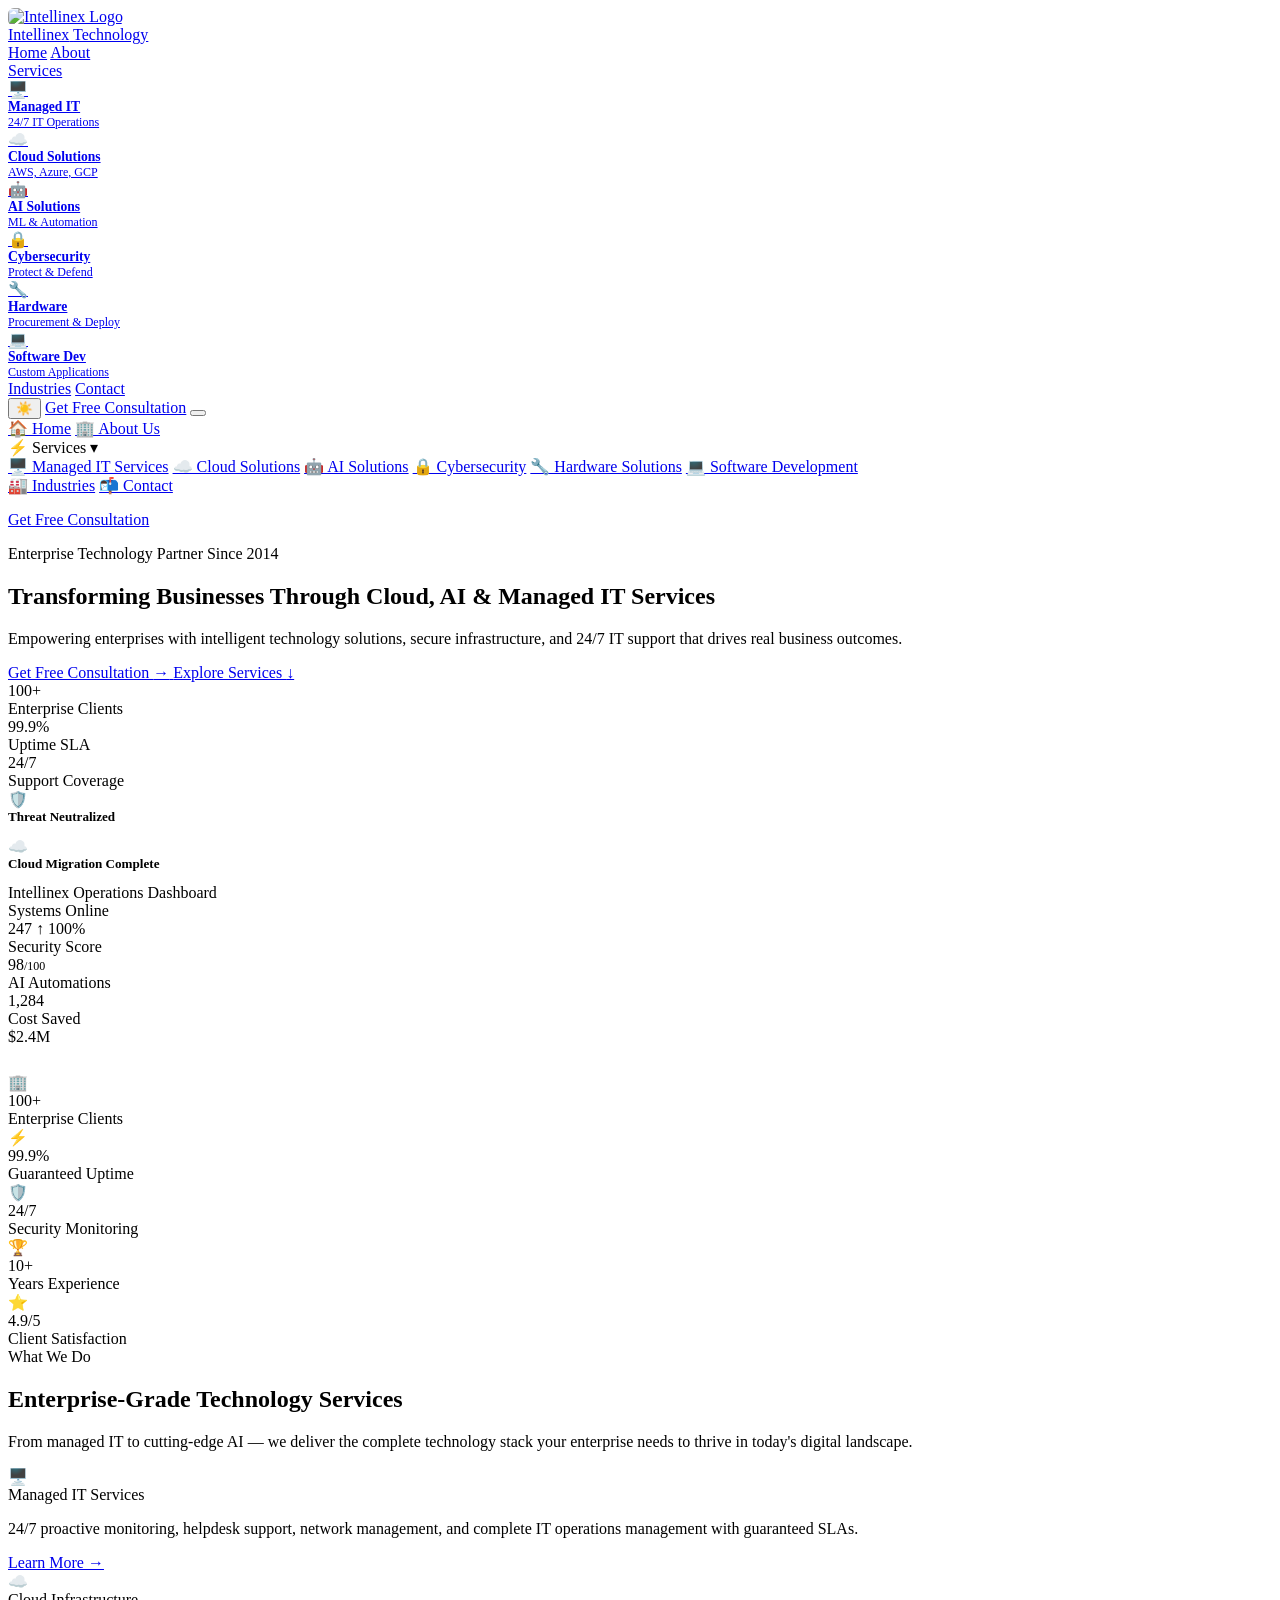
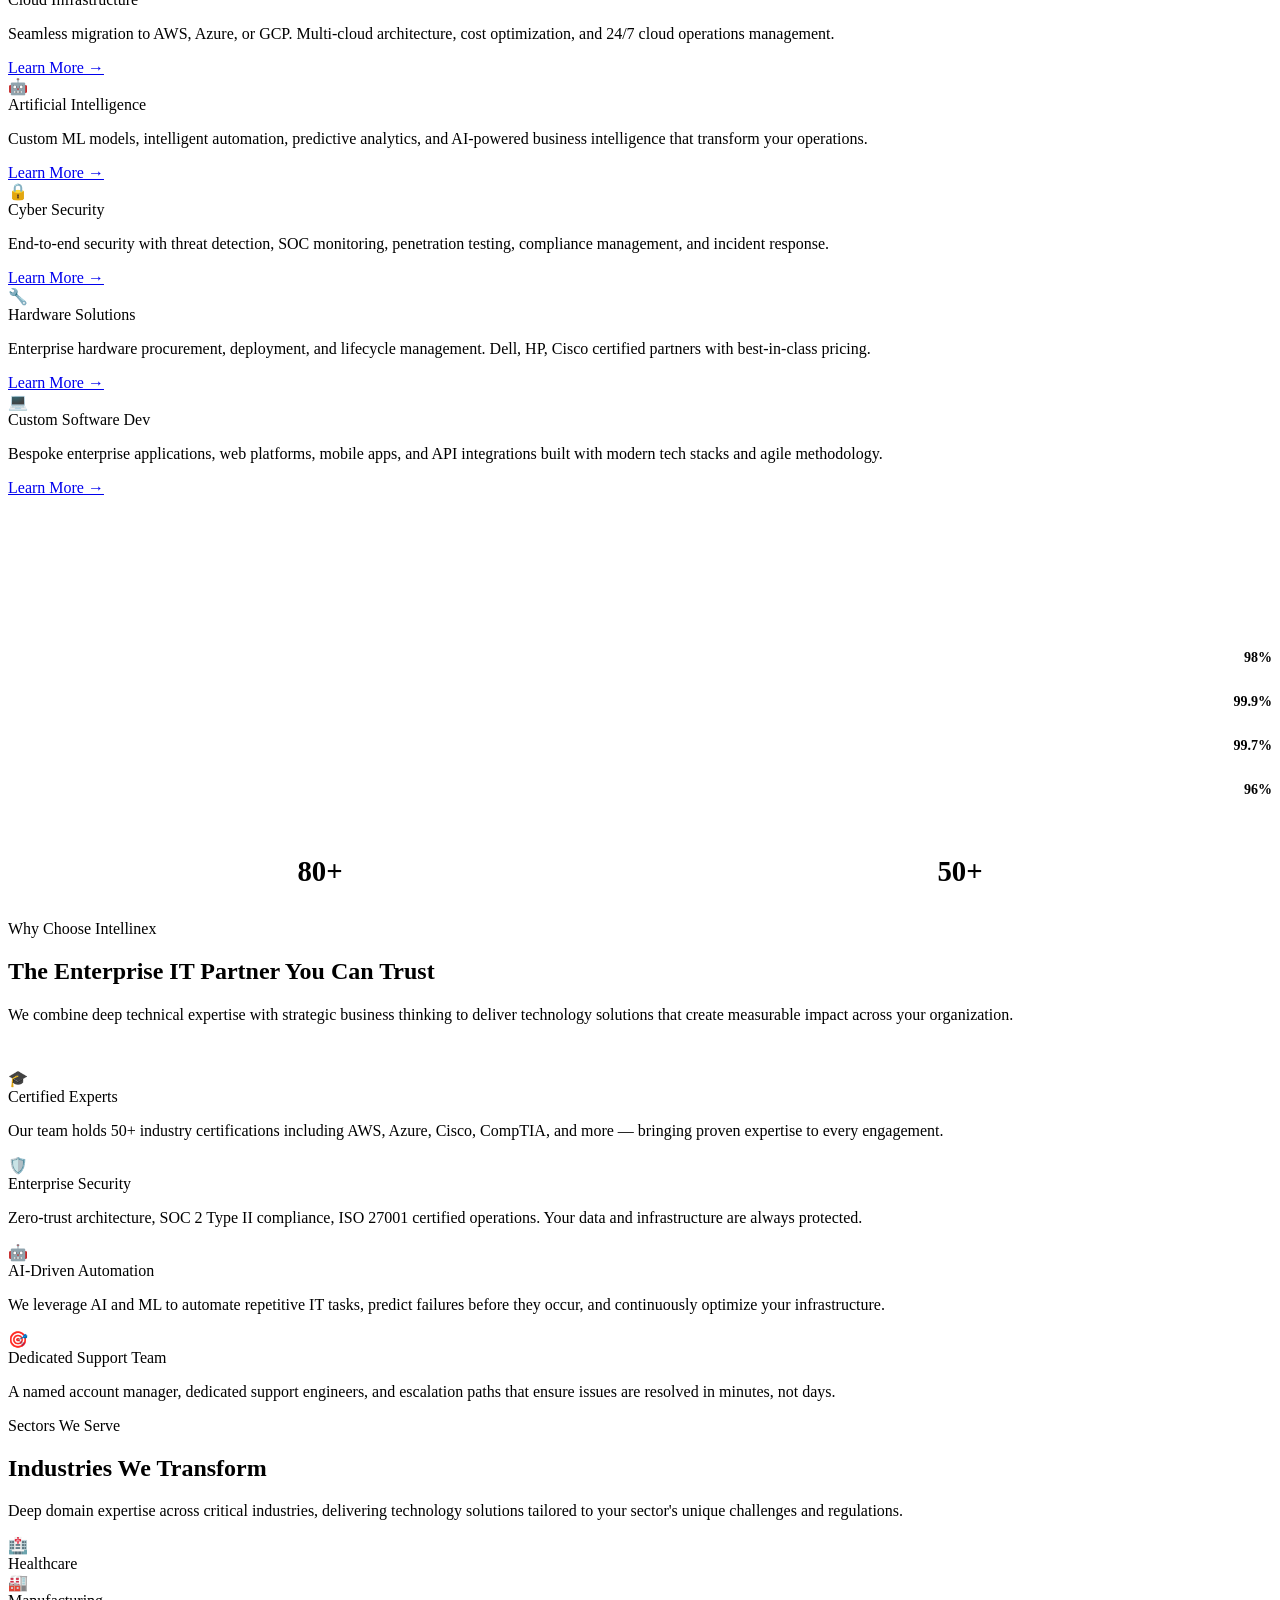
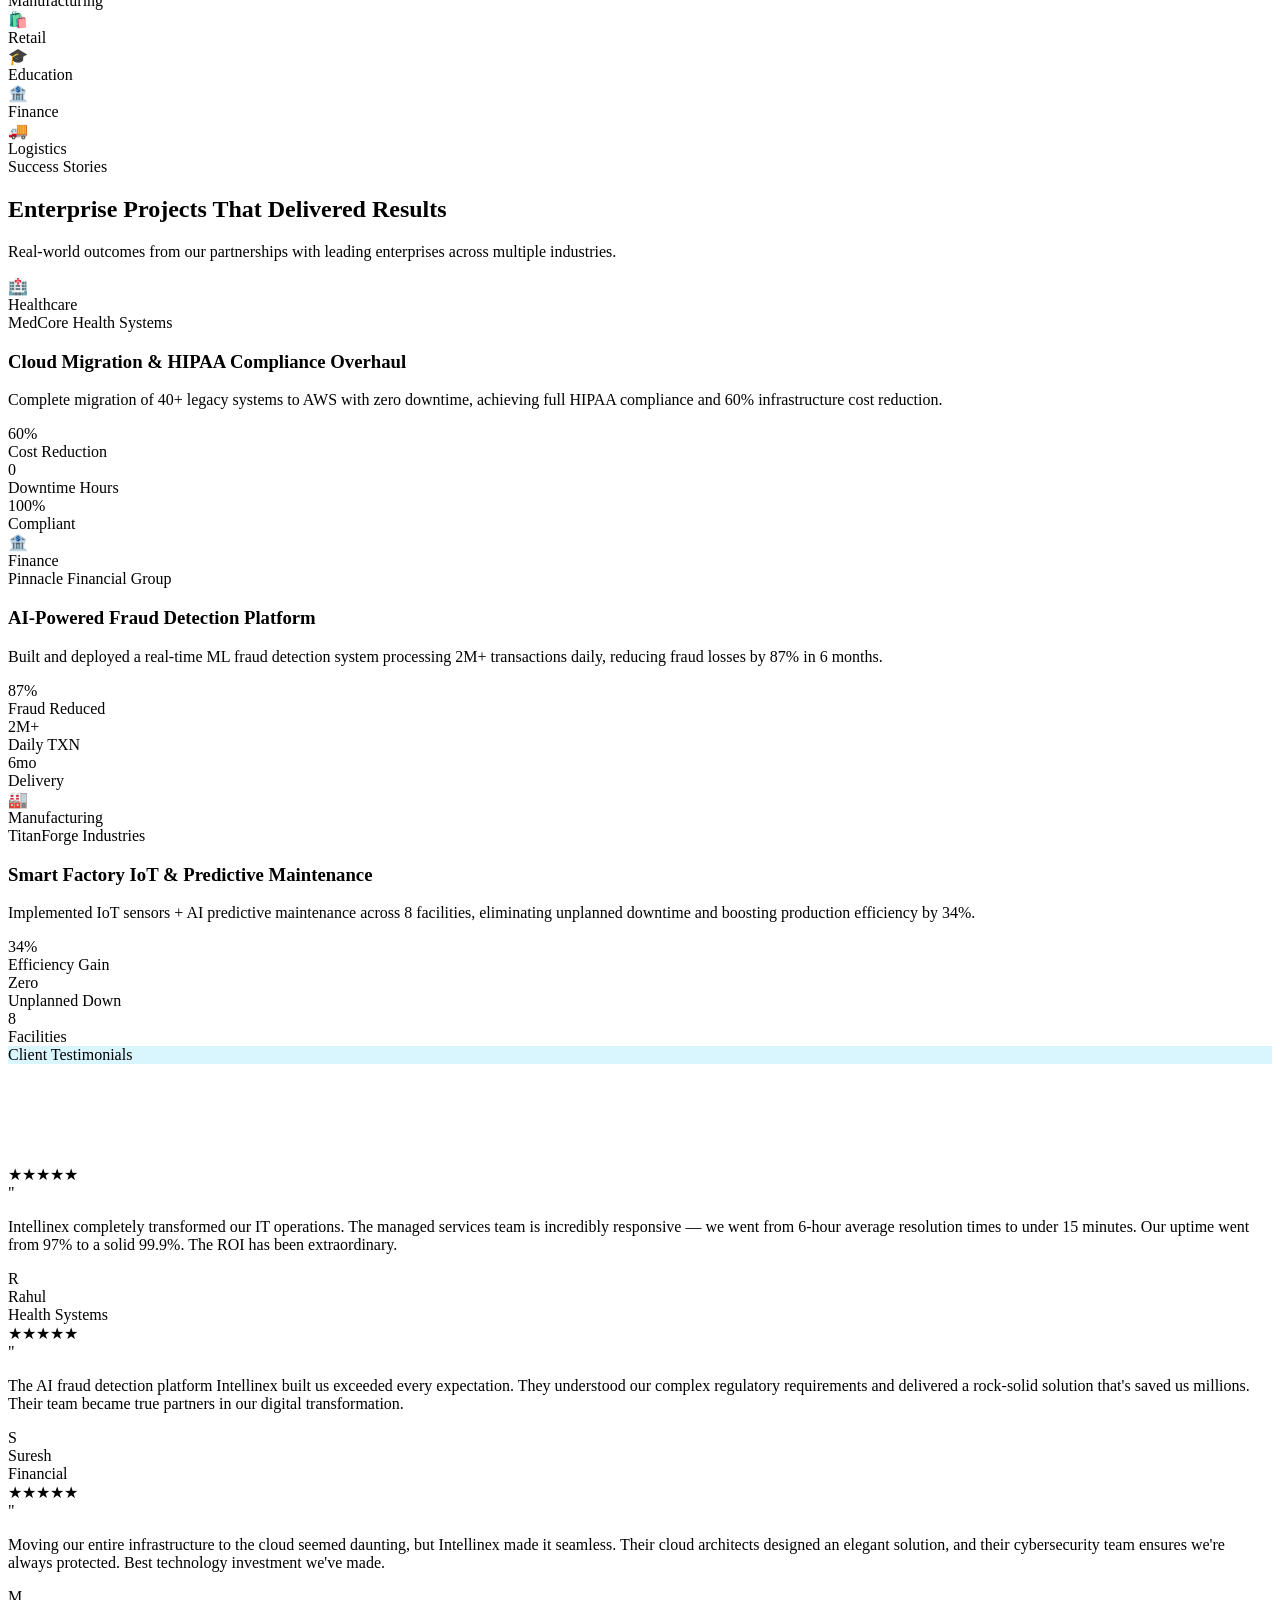
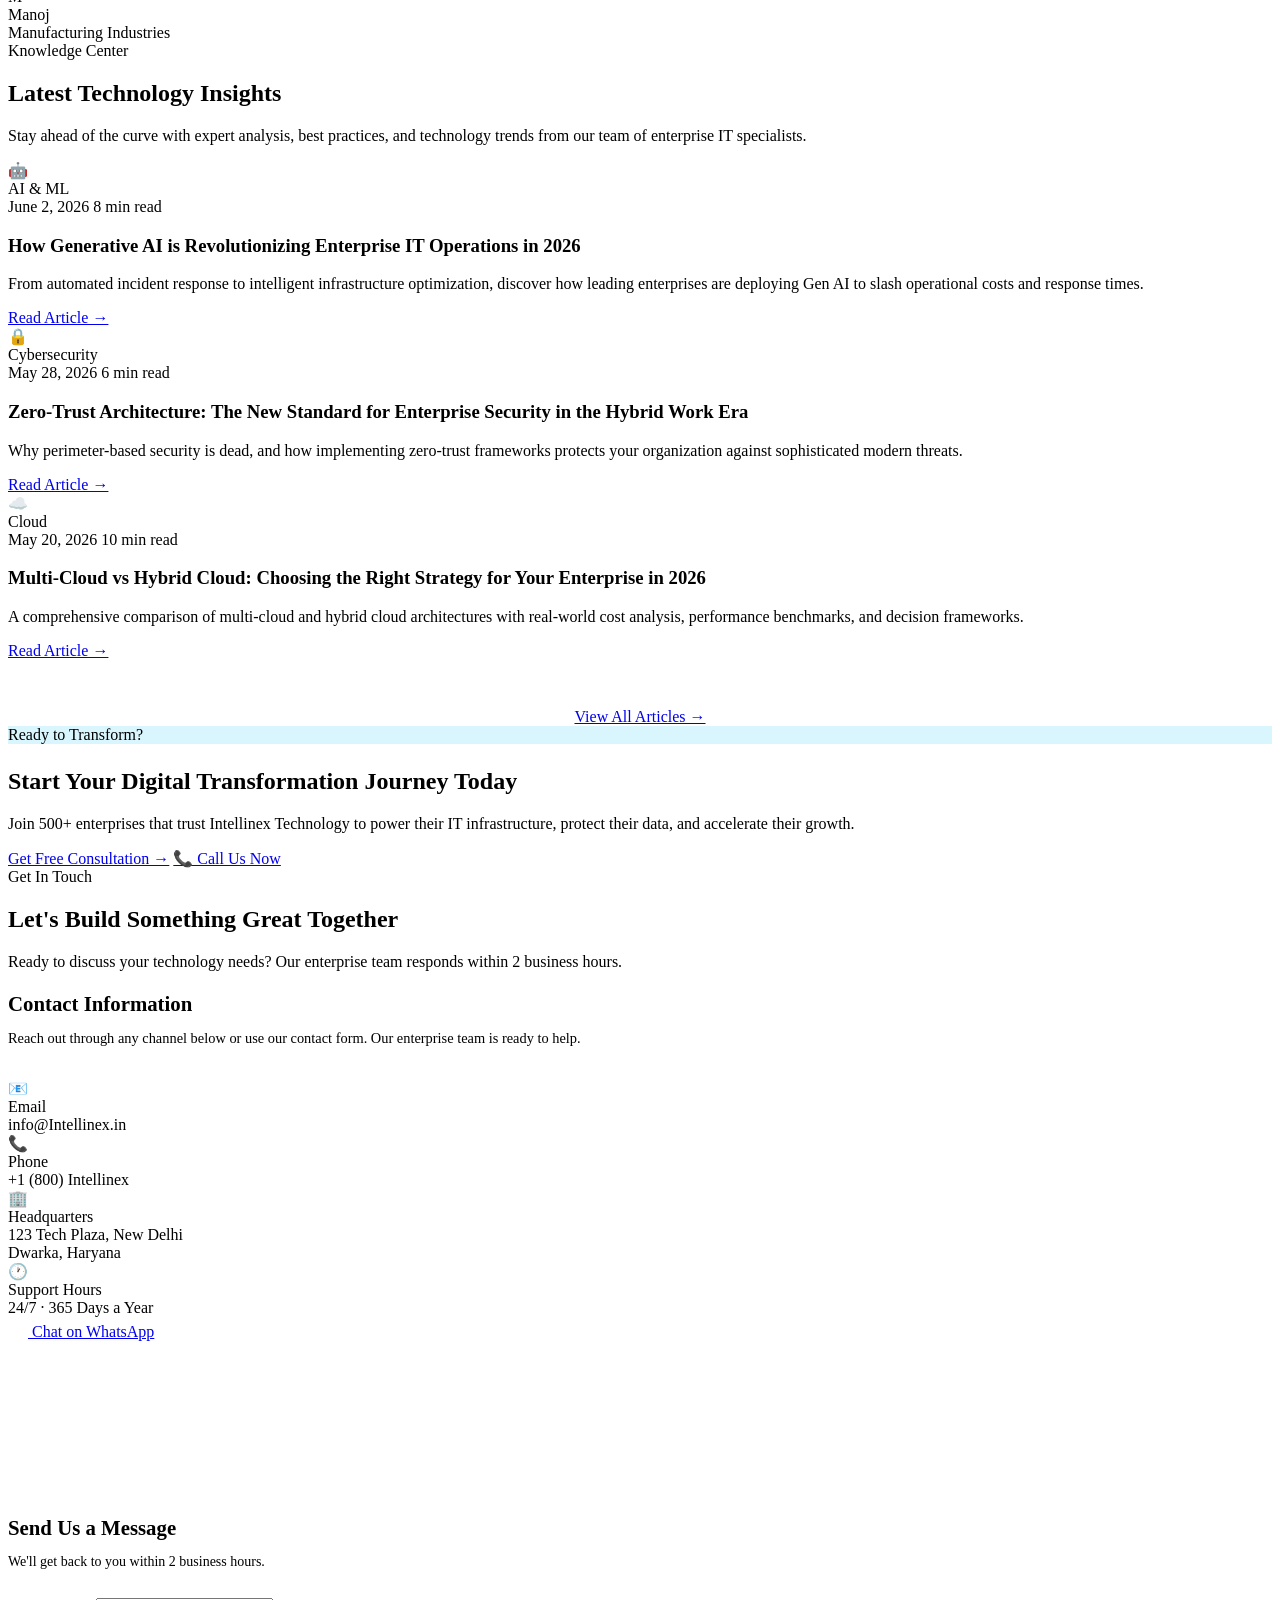
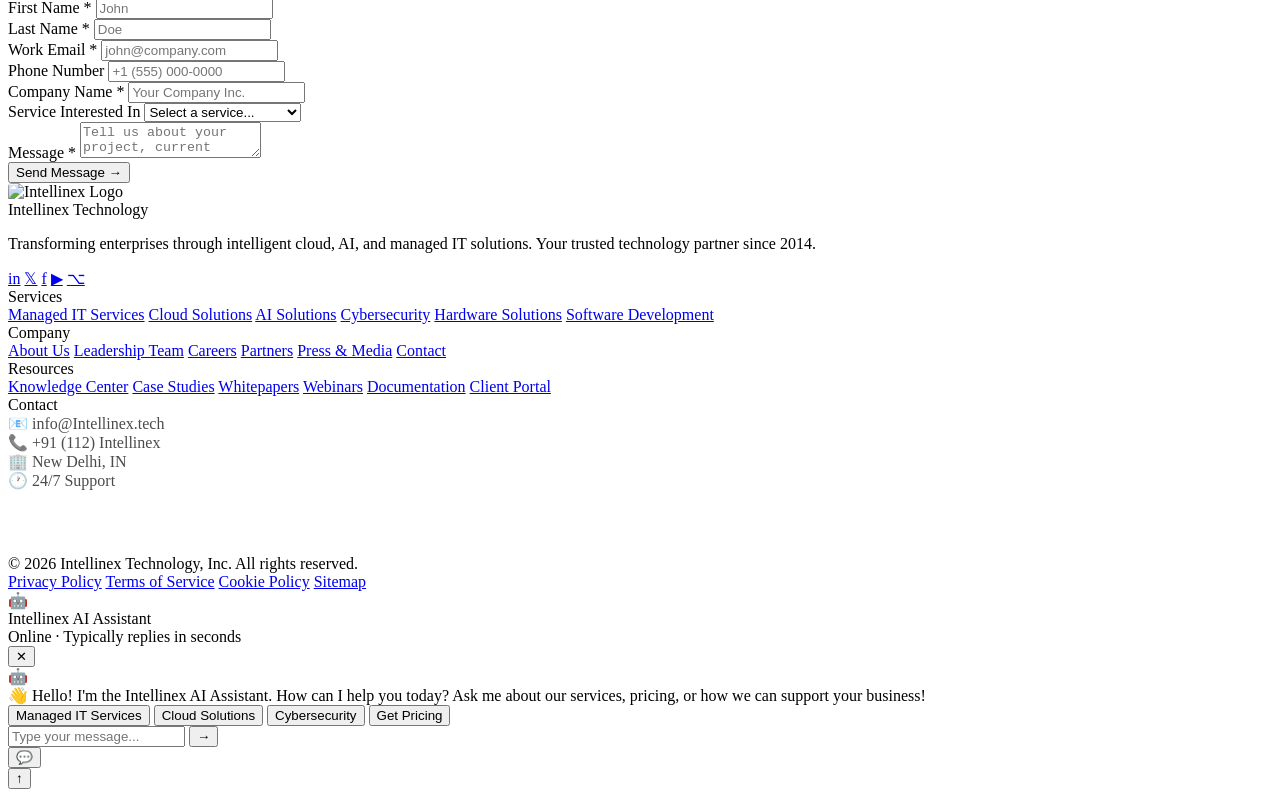
==== index.html @ 82c83203 "Add files via upload" ====
<!DOCTYPE html>
<html lang="en" data-theme="dark">
<head>
  <meta charset="UTF-8">
  <meta name="viewport" content="width=device-width, initial-scale=1.0">
  <meta name="description" content="Intellinex Technology — Transforming Businesses Through Cloud, AI & Managed IT Services. Enterprise-grade IT solutions, cybersecurity, hardware, and custom software development.">
  <meta name="keywords" content="managed IT services, cloud solutions, cybersecurity, AI solutions, IT support, hardware procurement, software development">
  <meta name="author" content="Intellinex Technology">
  <meta property="og:title" content="Intellinex Technology | Cloud, AI & Managed IT Services">
  <meta property="og:description" content="Empowering enterprises with intelligent technology solutions, secure infrastructure, and 24/7 IT support.">
  <meta property="og:type" content="website">
  <meta property="og:url" content="https://Intellinex.tech">
  <meta name="twitter:card" content="summary_large_image">
  <link rel="canonical" href="https://Intellinex.tech">
  <title>Intellinex Technology | Cloud, AI & Managed IT Services</title>
  <link rel="icon" href="data:image/svg+xml,<svg xmlns='http://www.w3.org/2000/svg' viewBox='0 0 100 100'><rect width='100' height='100' rx='20' fill='%230B1F3A'/><text y='.9em' font-size='80' x='10'>N</text></svg>">
  <link rel="stylesheet" href="css/main.css">
  <!-- Schema Markup -->
  <script type="application/ld+json">
  {
    "@context": "https://schema.org",
    "@type": "Organization",
    "name": "Intellinex Technology",
    "url": "https://Intellinex.tech",
    "logo": "https://Intellinex.tech/assets/logo.png",
    "description": "Enterprise IT solutions provider specializing in Managed IT Services, Cloud Solutions, AI, Cybersecurity, and Software Development",
    "telephone": "+18009329274",
    "email": "info@Intellinex.in",
    "address": {
      "@type": "PostalAddress",
      "streetAddress": "123 cyber park,Phase 3",
      "addressLocality": "Haryana",
      "addressRegion": "India",
      "postalCode": "11111",
      "addressCountry": "IN"
    },
    "sameAs": [
      "https://linkedin.com/company/Intellinex-sevices",
      "https://twitter.com/Intellinex",
      "https://facebook.com/Intellinex"
    ],
    "foundingDate": "2022",
    "numberOfEmployees": "82"
  }
  </script>
</head>
<body>

<!-- ============ NAVBAR ============ -->
<nav class="navbar" id="navbar">
  <div class="container">
    <div class="nav-inner">
      <a href="index.html" class="nav-logo" aria-label="Intellinex Technology Home">
        <div class="nav-logo-icon" style="background:none;box-shadow:none;width:auto;height:auto;"><img src="assets/logo.png" alt="Intellinex Logo" style="height:40px;width:auto;border-radius:6px;"></div>
        <div class="nav-logo-text">
          <span class="nav-logo-name">Intellinex</span>
          <span class="nav-logo-tagline">Technology</span>
        </div>
      </a>

      <div class="nav-menu">
        <a href="index.html" class="nav-link">Home</a>
        <a href="about.html" class="nav-link">About</a>
        <div class="nav-dropdown-wrapper">
          <a href="#" class="nav-link has-dropdown">Services</a>
          <div class="nav-dropdown">
            <a href="managed-it.html" class="nav-dropdown-item">
              <div class="nav-dropdown-item-icon">🖥️</div>
              <div>
                <div style="font-weight:600;color:var(--text-primary);font-size:0.85rem;">Managed IT</div>
                <div style="font-size:0.75rem;color:var(--text-muted);">24/7 IT Operations</div>
              </div>
            </a>
            <a href="cloud-solutions.html" class="nav-dropdown-item">
              <div class="nav-dropdown-item-icon">☁️</div>
              <div>
                <div style="font-weight:600;color:var(--text-primary);font-size:0.85rem;">Cloud Solutions</div>
                <div style="font-size:0.75rem;color:var(--text-muted);">AWS, Azure, GCP</div>
              </div>
            </a>
            <a href="ai-solutions.html" class="nav-dropdown-item">
              <div class="nav-dropdown-item-icon">🤖</div>
              <div>
                <div style="font-weight:600;color:var(--text-primary);font-size:0.85rem;">AI Solutions</div>
                <div style="font-size:0.75rem;color:var(--text-muted);">ML & Automation</div>
              </div>
            </a>
            <a href="cybersecurity.html" class="nav-dropdown-item">
              <div class="nav-dropdown-item-icon">🔒</div>
              <div>
                <div style="font-weight:600;color:var(--text-primary);font-size:0.85rem;">Cybersecurity</div>
                <div style="font-size:0.75rem;color:var(--text-muted);">Protect & Defend</div>
              </div>
            </a>
            <a href="hardware.html" class="nav-dropdown-item">
              <div class="nav-dropdown-item-icon">🔧</div>
              <div>
                <div style="font-weight:600;color:var(--text-primary);font-size:0.85rem;">Hardware</div>
                <div style="font-size:0.75rem;color:var(--text-muted);">Procurement & Deploy</div>
              </div>
            </a>
            <a href="software-development.html" class="nav-dropdown-item">
              <div class="nav-dropdown-item-icon">💻</div>
              <div>
                <div style="font-weight:600;color:var(--text-primary);font-size:0.85rem;">Software Dev</div>
                <div style="font-size:0.75rem;color:var(--text-muted);">Custom Applications</div>
              </div>
            </a>
          </div>
        </div>
        <a href="about.html#industries" class="nav-link">Industries</a>
        <a href="contact.html" class="nav-link">Contact</a>
      </div>

      <div class="nav-actions">
        <button class="theme-toggle" id="theme-toggle" aria-label="Toggle theme">
          <span class="theme-icon">☀️</span>
        </button>
        <a href="contact.html" class="btn btn-primary btn-sm nav-cta">Get Free Consultation</a>
        <button class="hamburger" id="hamburger" aria-label="Toggle menu">
          <span></span><span></span><span></span>
        </button>
      </div>
    </div>
  </div>
</nav>

<!-- Mobile Menu -->
<div class="mobile-menu" id="mobile-menu">
  <a href="index.html" class="mobile-menu-link">🏠 Home</a>
  <a href="about.html" class="mobile-menu-link">🏢 About Us</a>
  <div class="mobile-menu-link has-sub" style="cursor:pointer">⚡ Services <span class="sub-arrow" style="transition:transform 0.3s">▾</span></div>
  <div class="mobile-menu-sub">
    <a href="managed-it.html" class="mobile-menu-sub-link">🖥️ Managed IT Services</a>
    <a href="cloud-solutions.html" class="mobile-menu-sub-link">☁️ Cloud Solutions</a>
    <a href="ai-solutions.html" class="mobile-menu-sub-link">🤖 AI Solutions</a>
    <a href="cybersecurity.html" class="mobile-menu-sub-link">🔒 Cybersecurity</a>
    <a href="hardware.html" class="mobile-menu-sub-link">🔧 Hardware Solutions</a>
    <a href="software-development.html" class="mobile-menu-sub-link">💻 Software Development</a>
  </div>
  <a href="about.html#industries" class="mobile-menu-link">🏭 Industries</a>
  <a href="contact.html" class="mobile-menu-link">📬 Contact</a>
  <div style="padding:16px 0;">
    <a href="contact.html" class="btn btn-primary w-full" style="justify-content:center">Get Free Consultation</a>
  </div>
</div>

<!-- ============ HERO ============ -->
<section class="hero" id="home">
  <div class="hero-bg"></div>
  <div class="hero-grid"></div>
  <div class="hero-orbs">
    <div class="hero-orb hero-orb-1"></div>
    <div class="hero-orb hero-orb-2"></div>
    <div class="hero-orb hero-orb-3"></div>
  </div>
  <div class="container">
    <div class="hero-content">
      <div class="hero-text">
        <div class="hero-badge">
          <div class="hero-badge-dot"></div>
          Enterprise Technology Partner Since 2014
        </div>
        <h1 class="hero-title">
          Transforming Businesses Through <span class="highlight">Cloud, AI</span> & Managed IT Services
        </h1>
        <p class="hero-subtitle">
          Empowering enterprises with intelligent technology solutions, secure infrastructure, and 24/7 IT support that drives real business outcomes.
        </p>
        <div class="btn-group">
          <a href="contact.html" class="btn btn-primary btn-xl" id="hero-cta-primary">
            Get Free Consultation
            <span>→</span>
          </a>
          <a href="#services" class="btn btn-outline btn-xl" id="hero-cta-secondary">
            Explore Services
            <span>↓</span>
          </a>
        </div>
        <div class="hero-stats">
          <div class="hero-stat">
            <div class="hero-stat-value"><span class="counter" data-target="100" data-suffix="+">100+</span></div>
            <div class="hero-stat-label">Enterprise Clients</div>
          </div>
          <div class="hero-stat">
            <div class="hero-stat-value">99.9%</div>
            <div class="hero-stat-label">Uptime SLA</div>
          </div>
          <div class="hero-stat">
            <div class="hero-stat-value">24/7</div>
            <div class="hero-stat-label">Support Coverage</div>
          </div>
        </div>
      </div>

      <div class="hero-visual">
        <div class="hero-dashboard">
          <!-- Floating cards -->
          <div class="hero-float-card hero-float-card-1">
            <div class="hero-float-icon">🛡️</div>
            <div>
              <div style="font-weight:700;font-size:0.82rem;">Threat Neutralized</div>
              <div style="font-size:0.72rem;color:rgba(255,255,255,0.6);">Just now · AI Protected</div>
            </div>
          </div>
          <div class="hero-float-card hero-float-card-2">
            <div class="hero-float-icon">☁️</div>
            <div>
              <div style="font-weight:700;font-size:0.82rem;">Cloud Migration Complete</div>
              <div style="font-size:0.72rem;color:rgba(255,255,255,0.6);">99.9% Uptime Maintained</div>
            </div>
          </div>

          <!-- Main Dashboard Card -->
          <div class="hero-card">
            <div class="hero-card-header">
              <div class="hero-card-dots">
                <span></span><span></span><span></span>
              </div>
              <div class="hero-card-title-bar">Intellinex Operations Dashboard</div>
            </div>

            <div class="dashboard-metrics">
              <div class="metric-card">
                <div class="metric-label">Systems Online</div>
                <div class="metric-value"><span class="counter" data-target="247" data-suffix="">247</span> <span>↑ 100%</span></div>
                <div class="metric-bar"><div class="metric-bar-fill" style="width:100%"></div></div>
              </div>
              <div class="metric-card">
                <div class="metric-label">Security Score</div>
                <div class="metric-value"><span class="counter" data-target="98" data-suffix="">98</span><span style="color:var(--cyan);font-size:0.75rem;">/100</span></div>
                <div class="metric-bar"><div class="metric-bar-fill" style="width:98%"></div></div>
              </div>
              <div class="metric-card">
                <div class="metric-label">AI Automations</div>
                <div class="metric-value"><span class="counter" data-target="1284" data-suffix="">1,284</span></div>
                <div class="metric-bar"><div class="metric-bar-fill" style="width:85%"></div></div>
              </div>
              <div class="metric-card">
                <div class="metric-label">Cost Saved</div>
                <div class="metric-value">$<span class="counter" data-target="2.4" data-suffix="M">2.4M</span></div>
                <div class="metric-bar"><div class="metric-bar-fill" style="width:75%"></div></div>
              </div>
            </div>

            <div style="margin-bottom:12px;font-size:0.75rem;color:rgba(255,255,255,0.5);font-weight:600;text-transform:uppercase;letter-spacing:0.06em;">Infrastructure Performance</div>
            <div class="dashboard-chart-area">
              <div class="chart-bar" style="height:60%"></div>
              <div class="chart-bar" style="height:80%"></div>
              <div class="chart-bar" style="height:55%"></div>
              <div class="chart-bar" style="height:90%"></div>
              <div class="chart-bar" style="height:70%"></div>
              <div class="chart-bar" style="height:85%"></div>
              <div class="chart-bar" style="height:65%"></div>
              <div class="chart-bar" style="height:95%"></div>
              <div class="chart-bar" style="height:75%"></div>
              <div class="chart-bar" style="height:88%"></div>
              <div class="chart-bar" style="height:72%"></div>
              <div class="chart-bar" style="height:92%"></div>
            </div>
          </div>
        </div>
      </div>
    </div>
  </div>
</section>

<!-- ============ TRUST BAR ============ -->
<section class="trust-bar">
  <div class="container">
    <div class="trust-items">
      <div class="trust-item reveal">
        <div class="trust-item-icon">🏢</div>
        <div>
          <div class="trust-item-value"><span class="counter" data-target="100" data-suffix="+">100+</span></div>
          <div class="trust-item-label">Enterprise Clients</div>
        </div>
      </div>
      <div class="trust-divider"></div>
      <div class="trust-item reveal reveal-delay-1">
        <div class="trust-item-icon">⚡</div>
        <div>
          <div class="trust-item-value">99.9%</div>
          <div class="trust-item-label">Guaranteed Uptime</div>
        </div>
      </div>
      <div class="trust-divider"></div>
      <div class="trust-item reveal reveal-delay-2">
        <div class="trust-item-icon">🛡️</div>
        <div>
          <div class="trust-item-value">24/7</div>
          <div class="trust-item-label">Security Monitoring</div>
        </div>
      </div>
      <div class="trust-divider"></div>
      <div class="trust-item reveal reveal-delay-3">
        <div class="trust-item-icon">🏆</div>
        <div>
          <div class="trust-item-value"><span class="counter" data-target="10" data-suffix="+">10+</span></div>
          <div class="trust-item-label">Years Experience</div>
        </div>
      </div>
      <div class="trust-divider"></div>
      <div class="trust-item reveal reveal-delay-4">
        <div class="trust-item-icon">⭐</div>
        <div>
          <div class="trust-item-value">4.9/5</div>
          <div class="trust-item-label">Client Satisfaction</div>
        </div>
      </div>
    </div>
  </div>
</section>

<!-- ============ SERVICES ============ -->
<section class="section services-section" id="services">
  <div class="container">
    <div class="section-header reveal">
      <div class="section-tag">What We Do</div>
      <h2 class="section-title">Enterprise-Grade <span class="text-cyan">Technology Services</span></h2>
      <p class="section-desc">From managed IT to cutting-edge AI — we deliver the complete technology stack your enterprise needs to thrive in today's digital landscape.</p>
    </div>

    <div class="grid grid-3">
      <div class="card card-glass card-tilt reveal reveal-delay-1">
        <div class="card-icon">🖥️</div>
        <div class="card-title">Managed IT Services</div>
        <p class="card-desc">24/7 proactive monitoring, helpdesk support, network management, and complete IT operations management with guaranteed SLAs.</p>
        <a href="managed-it.html" class="card-link">Learn More →</a>
      </div>
      <div class="card card-glass card-tilt reveal reveal-delay-2">
        <div class="card-icon">☁️</div>
        <div class="card-title">Cloud Infrastructure</div>
        <p class="card-desc">Seamless migration to AWS, Azure, or GCP. Multi-cloud architecture, cost optimization, and 24/7 cloud operations management.</p>
        <a href="cloud-solutions.html" class="card-link">Learn More →</a>
      </div>
      <div class="card card-glass card-tilt reveal reveal-delay-3">
        <div class="card-icon">🤖</div>
        <div class="card-title">Artificial Intelligence</div>
        <p class="card-desc">Custom ML models, intelligent automation, predictive analytics, and AI-powered business intelligence that transform your operations.</p>
        <a href="ai-solutions.html" class="card-link">Learn More →</a>
      </div>
      <div class="card card-glass card-tilt reveal reveal-delay-1">
        <div class="card-icon">🔒</div>
        <div class="card-title">Cyber Security</div>
        <p class="card-desc">End-to-end security with threat detection, SOC monitoring, penetration testing, compliance management, and incident response.</p>
        <a href="cybersecurity.html" class="card-link">Learn More →</a>
      </div>
      <div class="card card-glass card-tilt reveal reveal-delay-2">
        <div class="card-icon">🔧</div>
        <div class="card-title">Hardware Solutions</div>
        <p class="card-desc">Enterprise hardware procurement, deployment, and lifecycle management. Dell, HP, Cisco certified partners with best-in-class pricing.</p>
        <a href="hardware.html" class="card-link">Learn More →</a>
      </div>
      <div class="card card-glass card-tilt reveal reveal-delay-3">
        <div class="card-icon">💻</div>
        <div class="card-title">Custom Software Dev</div>
        <p class="card-desc">Bespoke enterprise applications, web platforms, mobile apps, and API integrations built with modern tech stacks and agile methodology.</p>
        <a href="software-development.html" class="card-link">Learn More →</a>
      </div>
    </div>
  </div>
</section>

<!-- ============ WHY CHOOSE US ============ -->
<section class="section why-section" id="why-us">
  <div class="container">
    <div class="why-grid">
      <div class="why-image-area reveal-left">
        <div class="why-image-card">
          <div style="position:relative;z-index:1">
            <div style="font-size:0.8rem;color:rgba(255,255,255,0.5);text-transform:uppercase;letter-spacing:0.1em;margin-bottom:8px;">Our Performance</div>
            <h3 style="color:white;font-size:2rem;margin-bottom:32px;">Delivering Results<br>That Matter</h3>
            <div style="display:flex;flex-direction:column;gap:20px;">
              <div>
                <div style="display:flex;justify-content:space-between;margin-bottom:8px;">
                  <span style="font-size:0.875rem;color:rgba(255,255,255,0.8);font-weight:600;">Client Satisfaction</span>
                  <span style="font-size:0.875rem;color:var(--cyan);font-weight:700;">98%</span>
                </div>
                <div class="progress"><div class="progress-fill" data-width="98%"></div></div>
              </div>
              <div>
                <div style="display:flex;justify-content:space-between;margin-bottom:8px;">
                  <span style="font-size:0.875rem;color:rgba(255,255,255,0.8);font-weight:600;">SLA Compliance</span>
                  <span style="font-size:0.875rem;color:var(--cyan);font-weight:700;">99.9%</span>
                </div>
                <div class="progress"><div class="progress-fill" data-width="99.9%"></div></div>
              </div>
              <div>
                <div style="display:flex;justify-content:space-between;margin-bottom:8px;">
                  <span style="font-size:0.875rem;color:rgba(255,255,255,0.8);font-weight:600;">Threat Prevention Rate</span>
                  <span style="font-size:0.875rem;color:var(--cyan);font-weight:700;">99.7%</span>
                </div>
                <div class="progress"><div class="progress-fill" data-width="99.7%"></div></div>
              </div>
              <div>
                <div style="display:flex;justify-content:space-between;margin-bottom:8px;">
                  <span style="font-size:0.875rem;color:rgba(255,255,255,0.8);font-weight:600;">Project Delivery On-Time</span>
                  <span style="font-size:0.875rem;color:var(--cyan);font-weight:700;">96%</span>
                </div>
                <div class="progress"><div class="progress-fill" data-width="96%"></div></div>
              </div>
            </div>
            <div style="display:grid;grid-template-columns:1fr 1fr;gap:16px;margin-top:32px;">
              <div style="text-align:center;padding:16px;background:rgba(255,255,255,0.06);border-radius:12px;border:1px solid rgba(255,255,255,0.1);">
                <div style="font-size:1.8rem;font-weight:800;color:var(--cyan);font-family:var(--font-display);">80+</div>
                <div style="font-size:0.78rem;color:rgba(255,255,255,0.55);">Team Members</div>
              </div>
              <div style="text-align:center;padding:16px;background:rgba(255,255,255,0.06);border-radius:12px;border:1px solid rgba(255,255,255,0.1);">
                <div style="font-size:1.8rem;font-weight:800;color:var(--cyan);font-family:var(--font-display);">50+</div>
                <div style="font-size:0.78rem;color:rgba(255,255,255,0.55);">Certifications</div>
              </div>
            </div>
          </div>
        </div>
      </div>

      <div class="reveal-right">
        <div class="section-tag">Why Choose Intellinex</div>
        <h2 class="section-title" style="margin-bottom:16px;">The Enterprise IT Partner You Can <span class="text-cyan">Trust</span></h2>
        <p style="color:var(--text-secondary);margin-bottom:40px;line-height:1.8;">We combine deep technical expertise with strategic business thinking to deliver technology solutions that create measurable impact across your organization.</p>
        <div class="feature-list">
          <div class="feature-item">
            <div class="feature-icon">🎓</div>
            <div>
              <div class="feature-title">Certified Experts</div>
              <p class="feature-desc">Our team holds 50+ industry certifications including AWS, Azure, Cisco, CompTIA, and more — bringing proven expertise to every engagement.</p>
            </div>
          </div>
          <div class="feature-item">
            <div class="feature-icon">🛡️</div>
            <div>
              <div class="feature-title">Enterprise Security</div>
              <p class="feature-desc">Zero-trust architecture, SOC 2 Type II compliance, ISO 27001 certified operations. Your data and infrastructure are always protected.</p>
            </div>
          </div>
          <div class="feature-item">
            <div class="feature-icon">🤖</div>
            <div>
              <div class="feature-title">AI-Driven Automation</div>
              <p class="feature-desc">We leverage AI and ML to automate repetitive IT tasks, predict failures before they occur, and continuously optimize your infrastructure.</p>
            </div>
          </div>
          <div class="feature-item">
            <div class="feature-icon">🎯</div>
            <div>
              <div class="feature-title">Dedicated Support Team</div>
              <p class="feature-desc">A named account manager, dedicated support engineers, and escalation paths that ensure issues are resolved in minutes, not days.</p>
            </div>
          </div>
        </div>
      </div>
    </div>
  </div>
</section>

<!-- ============ INDUSTRIES ============ -->
<section class="section industries-section" id="industries">
  <div class="container">
    <div class="section-header reveal">
      <div class="section-tag">Sectors We Serve</div>
      <h2 class="section-title">Industries We <span class="text-cyan">Transform</span></h2>
      <p class="section-desc">Deep domain expertise across critical industries, delivering technology solutions tailored to your sector's unique challenges and regulations.</p>
    </div>
    <div class="industry-grid">
      <div class="industry-card reveal reveal-delay-1">
        <div class="industry-icon">🏥</div>
        <div class="industry-name">Healthcare</div>
      </div>
      <div class="industry-card reveal reveal-delay-2">
        <div class="industry-icon">🏭</div>
        <div class="industry-name">Manufacturing</div>
      </div>
      <div class="industry-card reveal reveal-delay-3">
        <div class="industry-icon">🛍️</div>
        <div class="industry-name">Retail</div>
      </div>
      <div class="industry-card reveal reveal-delay-4">
        <div class="industry-icon">🎓</div>
        <div class="industry-name">Education</div>
      </div>
      <div class="industry-card reveal reveal-delay-5">
        <div class="industry-icon">🏦</div>
        <div class="industry-name">Finance</div>
      </div>
      <div class="industry-card reveal reveal-delay-6">
        <div class="industry-icon">🚚</div>
        <div class="industry-name">Logistics</div>
      </div>
    </div>
  </div>
</section>

<!-- ============ CASE STUDIES ============ -->
<section class="section case-studies-section" id="case-studies">
  <div class="container">
    <div class="section-header reveal">
      <div class="section-tag">Success Stories</div>
      <h2 class="section-title">Enterprise Projects That <span class="text-cyan">Delivered Results</span></h2>
      <p class="section-desc">Real-world outcomes from our partnerships with leading enterprises across multiple industries.</p>
    </div>
    <div class="grid grid-3">
      <div class="case-study-card reveal reveal-delay-1">
        <div class="case-study-header bg-1">
          <div class="case-study-header-icon">🏥</div>
          <div class="case-study-header-badge">Healthcare</div>
        </div>
        <div class="case-study-body">
          <div class="case-study-client">MedCore Health Systems</div>
          <h3 class="case-study-title">Cloud Migration & HIPAA Compliance Overhaul</h3>
          <p class="case-study-desc">Complete migration of 40+ legacy systems to AWS with zero downtime, achieving full HIPAA compliance and 60% infrastructure cost reduction.</p>
          <div class="case-study-results">
            <div class="result-item">
              <div class="result-value">60%</div>
              <div class="result-label">Cost Reduction</div>
            </div>
            <div class="result-item">
              <div class="result-value">0</div>
              <div class="result-label">Downtime Hours</div>
            </div>
            <div class="result-item">
              <div class="result-value">100%</div>
              <div class="result-label">Compliant</div>
            </div>
          </div>
        </div>
      </div>

      <div class="case-study-card reveal reveal-delay-2">
        <div class="case-study-header bg-2">
          <div class="case-study-header-icon">🏦</div>
          <div class="case-study-header-badge">Finance</div>
        </div>
        <div class="case-study-body">
          <div class="case-study-client">Pinnacle Financial Group</div>
          <h3 class="case-study-title">AI-Powered Fraud Detection Platform</h3>
          <p class="case-study-desc">Built and deployed a real-time ML fraud detection system processing 2M+ transactions daily, reducing fraud losses by 87% in 6 months.</p>
          <div class="case-study-results">
            <div class="result-item">
              <div class="result-value">87%</div>
              <div class="result-label">Fraud Reduced</div>
            </div>
            <div class="result-item">
              <div class="result-value">2M+</div>
              <div class="result-label">Daily TXN</div>
            </div>
            <div class="result-item">
              <div class="result-value">6mo</div>
              <div class="result-label">Delivery</div>
            </div>
          </div>
        </div>
      </div>

      <div class="case-study-card reveal reveal-delay-3">
        <div class="case-study-header bg-3">
          <div class="case-study-header-icon">🏭</div>
          <div class="case-study-header-badge">Manufacturing</div>
        </div>
        <div class="case-study-body">
          <div class="case-study-client">TitanForge Industries</div>
          <h3 class="case-study-title">Smart Factory IoT & Predictive Maintenance</h3>
          <p class="case-study-desc">Implemented IoT sensors + AI predictive maintenance across 8 facilities, eliminating unplanned downtime and boosting production efficiency by 34%.</p>
          <div class="case-study-results">
            <div class="result-item">
              <div class="result-value">34%</div>
              <div class="result-label">Efficiency Gain</div>
            </div>
            <div class="result-item">
              <div class="result-value">Zero</div>
              <div class="result-label">Unplanned Down</div>
            </div>
            <div class="result-item">
              <div class="result-value">8</div>
              <div class="result-label">Facilities</div>
            </div>
          </div>
        </div>
      </div>
    </div>
  </div>
</section>

<!-- ============ TESTIMONIALS ============ -->
<section class="section testimonials-section" id="testimonials">
  <div class="container">
    <div class="section-header reveal" style="position:relative;z-index:1;">
      <div class="section-tag" style="background:rgba(0,194,255,0.15);">Client Testimonials</div>
      <h2 class="section-title" style="color:white;">What Our Clients <span class="text-cyan">Say</span></h2>
      <p class="section-desc" style="color:rgba(255,255,255,0.65);">Trusted by 500+ enterprise clients across North America, Europe, and Asia Pacific.</p>
    </div>
    <div class="grid grid-3" style="position:relative;z-index:1;">
      <div class="testimonial-card reveal reveal-delay-1">
        <div class="stars">★★★★★</div>
        <div class="testimonial-quote">"</div>
        <p class="testimonial-text">Intellinex completely transformed our IT operations. The managed services team is incredibly responsive — we went from 6-hour average resolution times to under 15 minutes. Our uptime went from 97% to a solid 99.9%. The ROI has been extraordinary.</p>
        <div class="testimonial-author">
          <div class="testimonial-avatar">R</div>
          <div>
            <div class="testimonial-name">Rahul</div>
            <div class="testimonial-role">Health Systems</div>
          </div>
        </div>
      </div>
      <div class="testimonial-card reveal reveal-delay-2">
        <div class="stars">★★★★★</div>
        <div class="testimonial-quote">"</div>
        <p class="testimonial-text">The AI fraud detection platform Intellinex built us exceeded every expectation. They understood our complex regulatory requirements and delivered a rock-solid solution that's saved us millions. Their team became true partners in our digital transformation.</p>
        <div class="testimonial-author">
          <div class="testimonial-avatar">S</div>
          <div>
            <div class="testimonial-name">Suresh</div>
            <div class="testimonial-role"> Financial</div>
          </div>
        </div>
      </div>
      <div class="testimonial-card reveal reveal-delay-3">
        <div class="stars">★★★★★</div>
        <div class="testimonial-quote">"</div>
        <p class="testimonial-text">Moving our entire infrastructure to the cloud seemed daunting, but Intellinex made it seamless. Their cloud architects designed an elegant solution, and their cybersecurity team ensures we're always protected. Best technology investment we've made.</p>
        <div class="testimonial-author">
          <div class="testimonial-avatar">M</div>
          <div>
            <div class="testimonial-name">Manoj</div>
            <div class="testimonial-role">Manufacturing Industries</div>
          </div>
        </div>
      </div>
    </div>
  </div>
</section>

<!-- ============ KNOWLEDGE CENTER ============ -->
<section class="section blog-section" id="knowledge">
  <div class="container">
    <div class="section-header reveal">
      <div class="section-tag">Knowledge Center</div>
      <h2 class="section-title">Latest Technology <span class="text-cyan">Insights</span></h2>
      <p class="section-desc">Stay ahead of the curve with expert analysis, best practices, and technology trends from our team of enterprise IT specialists.</p>
    </div>
    <div class="grid grid-3">
      <div class="blog-card reveal reveal-delay-1">
        <div class="blog-image bg-1">
          <span>🤖</span>
          <div class="blog-category">AI & ML</div>
        </div>
        <div class="blog-body">
          <div class="blog-meta">
            <span>June 2, 2026</span>
            <span class="blog-meta-dot"></span>
            <span>8 min read</span>
          </div>
          <h3 class="blog-title">How Generative AI is Revolutionizing Enterprise IT Operations in 2026</h3>
          <p class="blog-excerpt">From automated incident response to intelligent infrastructure optimization, discover how leading enterprises are deploying Gen AI to slash operational costs and response times.</p>
          <a href="#" class="card-link mt-4" style="display:inline-flex">Read Article →</a>
        </div>
      </div>
      <div class="blog-card reveal reveal-delay-2">
        <div class="blog-image bg-2">
          <span>🔒</span>
          <div class="blog-category">Cybersecurity</div>
        </div>
        <div class="blog-body">
          <div class="blog-meta">
            <span>May 28, 2026</span>
            <span class="blog-meta-dot"></span>
            <span>6 min read</span>
          </div>
          <h3 class="blog-title">Zero-Trust Architecture: The New Standard for Enterprise Security in the Hybrid Work Era</h3>
          <p class="blog-excerpt">Why perimeter-based security is dead, and how implementing zero-trust frameworks protects your organization against sophisticated modern threats.</p>
          <a href="#" class="card-link mt-4" style="display:inline-flex">Read Article →</a>
        </div>
      </div>
      <div class="blog-card reveal reveal-delay-3">
        <div class="blog-image bg-3">
          <span>☁️</span>
          <div class="blog-category">Cloud</div>
        </div>
        <div class="blog-body">
          <div class="blog-meta">
            <span>May 20, 2026</span>
            <span class="blog-meta-dot"></span>
            <span>10 min read</span>
          </div>
          <h3 class="blog-title">Multi-Cloud vs Hybrid Cloud: Choosing the Right Strategy for Your Enterprise in 2026</h3>
          <p class="blog-excerpt">A comprehensive comparison of multi-cloud and hybrid cloud architectures with real-world cost analysis, performance benchmarks, and decision frameworks.</p>
          <a href="#" class="card-link mt-4" style="display:inline-flex">Read Article →</a>
        </div>
      </div>
    </div>
    <div style="text-align:center;margin-top:48px;" class="reveal">
      <a href="#" class="btn btn-outline">View All Articles →</a>
    </div>
  </div>
</section>

<!-- ============ CTA SECTION ============ -->
<section class="cta-section">
  <div class="container">
    <div class="cta-content reveal">
      <div class="section-tag" style="background:rgba(0,194,255,0.15);margin:0 auto 24px;">Ready to Transform?</div>
      <h2 class="cta-title">Start Your Digital Transformation Journey Today</h2>
      <p class="cta-desc">Join 500+ enterprises that trust Intellinex Technology to power their IT infrastructure, protect their data, and accelerate their growth.</p>
      <div class="btn-group" style="justify-content:center">
        <a href="contact.html" class="btn btn-primary btn-xl" id="cta-main">Get Free Consultation →</a>
        <a href="tel:+18000000" class="btn btn-outline btn-xl">📞 Call Us Now</a>
      </div>
    </div>
  </div>
</section>

<!-- ============ CONTACT SECTION ============ -->
<section class="section contact-section" id="contact">
  <div class="container">
    <div class="section-header reveal">
      <div class="section-tag">Get In Touch</div>
      <h2 class="section-title">Let's Build Something <span class="text-cyan">Great Together</span></h2>
      <p class="section-desc">Ready to discuss your technology needs? Our enterprise team responds within 2 business hours.</p>
    </div>
    <div class="contact-grid">
      <div class="reveal-left">
        <h3 style="font-size:1.3rem;margin-bottom:8px;color:var(--text-primary)">Contact Information</h3>
        <p style="color:var(--text-secondary);margin-bottom:32px;font-size:0.9rem;">Reach out through any channel below or use our contact form. Our enterprise team is ready to help.</p>
        <div class="contact-info-item">
          <div class="contact-info-icon">📧</div>
          <div>
            <div class="contact-info-label">Email</div>
            <div class="contact-info-value">info@Intellinex.in</div>
          </div>
        </div>
        <div class="contact-info-item">
          <div class="contact-info-icon">📞</div>
          <div>
            <div class="contact-info-label">Phone</div>
            <div class="contact-info-value">+1 (800) Intellinex</div>
          </div>
        </div>
        <div class="contact-info-item">
          <div class="contact-info-icon">🏢</div>
          <div>
            <div class="contact-info-label">Headquarters</div>
            <div class="contact-info-value">123 Tech Plaza, New Delhi<br>Dwarka, Haryana</div>
          </div>
        </div>
        <div class="contact-info-item">
          <div class="contact-info-icon">🕐</div>
          <div>
            <div class="contact-info-label">Support Hours</div>
            <div class="contact-info-value">24/7 · 365 Days a Year</div>
          </div>
        </div>
        <a href="https://wa.me/18009329274" target="_blank" class="whatsapp-btn" id="whatsapp-btn">
          <svg width="20" height="20" viewBox="0 0 24 24" fill="white"><path d="M17.472 14.382c-.297-.149-1.758-.867-2.03-.967-.273-.099-.471-.148-.67.15-.197.297-.767.966-.94 1.164-.173.199-.347.223-.644.075-.297-.15-1.255-.463-2.39-1.475-.883-.788-1.48-1.761-1.653-2.059-.173-.297-.018-.458.13-.606.134-.133.298-.347.446-.52.149-.174.198-.298.298-.497.099-.198.05-.371-.025-.52-.075-.149-.669-1.612-.916-2.207-.242-.579-.487-.5-.669-.51-.173-.008-.371-.01-.57-.01-.198 0-.52.074-.792.372-.272.297-1.04 1.016-1.04 2.479 0 1.462 1.065 2.875 1.213 3.074.149.198 2.096 3.2 5.077 4.487.709.306 1.262.489 1.694.625.712.227 1.36.195 1.871.118.571-.085 1.758-.719 2.006-1.413.248-.694.248-1.289.173-1.413-.074-.124-.272-.198-.57-.347m-5.421 7.403h-.004a9.87 9.87 0 01-5.031-1.378l-.361-.214-3.741.982.998-3.648-.235-.374a9.86 9.86 0 01-1.51-5.26c.001-5.45 4.436-9.884 9.888-9.884 2.64 0 5.122 1.03 6.988 2.898a9.825 9.825 0 012.893 6.994c-.003 5.45-4.437 9.884-9.885 9.884m8.413-18.297A11.815 11.815 0 0012.05 0C5.495 0 .16 5.335.157 11.892c0 2.096.547 4.142 1.588 5.945L.057 24l6.305-1.654a11.882 11.882 0 005.683 1.448h.005c6.554 0 11.89-5.335 11.893-11.893A11.821 11.821 0 0020.464 3.488"/></svg>
          Chat on WhatsApp
        </a>
        <div class="map-container">
          <iframe
            src="https://www.google.com/maps/embed?pb=!1m18!1m12!1m3!1d101268.01123456!2d-122.0839499!3d37.3860517!2m3!1f0!2f0!3f0!3m2!1i1024!2i768!4f13.1!3m3!1m2!1s0x808fb7495bec0189%3A0x7c17d44a466baf9b!2sSilicon%20Valley!5e0!3m2!1sen!2sus!4v1234567890"
            width="100%" height="100%" style="border:0;" allowfullscreen="" loading="lazy" referrerpolicy="no-referrer-when-downgrade" title="Intellinex Technology Location">
          </iframe>
        </div>
      </div>

      <div class="reveal-right">
        <div class="form-card">
          <h3 style="font-size:1.3rem;margin-bottom:8px;color:var(--text-primary)">Send Us a Message</h3>
          <p style="color:var(--text-secondary);margin-bottom:28px;font-size:0.875rem">We'll get back to you within 2 business hours.</p>
          <form id="contact-form" novalidate>
            <div class="form-row">
              <div class="form-group">
                <label class="form-label" for="first-name">First Name *</label>
                <input type="text" id="first-name" class="form-input" placeholder="John" required>
              </div>
              <div class="form-group">
                <label class="form-label" for="last-name">Last Name *</label>
                <input type="text" id="last-name" class="form-input" placeholder="Doe" required>
              </div>
            </div>
            <div class="form-row">
              <div class="form-group">
                <label class="form-label" for="email">Work Email *</label>
                <input type="email" id="email" class="form-input" placeholder="john@company.com" required>
              </div>
              <div class="form-group">
                <label class="form-label" for="phone">Phone Number</label>
                <input type="tel" id="phone" class="form-input" placeholder="+1 (555) 000-0000">
              </div>
            </div>
            <div class="form-group">
              <label class="form-label" for="company">Company Name *</label>
              <input type="text" id="company" class="form-input" placeholder="Your Company Inc." required>
            </div>
            <div class="form-group">
              <label class="form-label" for="service">Service Interested In</label>
              <select id="service" class="form-select">
                <option value="">Select a service...</option>
                <option>Managed IT Services</option>
                <option>Cloud Solutions</option>
                <option>AI Solutions</option>
                <option>Cybersecurity</option>
                <option>Hardware Solutions</option>
                <option>Software Development</option>
                <option>Multiple Services</option>
              </select>
            </div>
            <div class="form-group">
              <label class="form-label" for="message">Message *</label>
              <textarea id="message" class="form-textarea" placeholder="Tell us about your project, current challenges, or questions..." required></textarea>
            </div>
            <button type="submit" class="btn btn-primary w-full btn-lg" style="justify-content:center" id="contact-submit">
              Send Message →
            </button>
          </form>
        </div>
      </div>
    </div>
  </div>
</section>

<!-- ============ FOOTER ============ -->
<footer class="footer">
  <div class="container">
    <div class="footer-grid">
      <div class="footer-brand">
        <div class="footer-logo">
          <div class="footer-logo-icon" style="background:none;box-shadow:none;width:auto;height:auto;"><img src="assets/logo.png" alt="Intellinex Logo" style="height:32px;width:auto;border-radius:4px;"></div>
          <span class="footer-logo-name">Intellinex Technology</span>
        </div>
        <p class="footer-desc">Transforming enterprises through intelligent cloud, AI, and managed IT solutions. Your trusted technology partner since 2014.</p>
        <div class="footer-socials">
          <a href="#" class="footer-social" aria-label="LinkedIn">in</a>
          <a href="#" class="footer-social" aria-label="Twitter">𝕏</a>
          <a href="#" class="footer-social" aria-label="Facebook">f</a>
          <a href="#" class="footer-social" aria-label="YouTube">▶</a>
          <a href="#" class="footer-social" aria-label="GitHub">⌥</a>
        </div>
      </div>

      <div>
        <div class="footer-col-title">Services</div>
        <div class="footer-links">
          <a href="managed-it.html" class="footer-link">Managed IT Services</a>
          <a href="cloud-solutions.html" class="footer-link">Cloud Solutions</a>
          <a href="ai-solutions.html" class="footer-link">AI Solutions</a>
          <a href="cybersecurity.html" class="footer-link">Cybersecurity</a>
          <a href="hardware.html" class="footer-link">Hardware Solutions</a>
          <a href="software-development.html" class="footer-link">Software Development</a>
        </div>
      </div>

      <div>
        <div class="footer-col-title">Company</div>
        <div class="footer-links">
          <a href="about.html" class="footer-link">About Us</a>
          <a href="about.html#team" class="footer-link">Leadership Team</a>
          <a href="#" class="footer-link">Careers</a>
          <a href="#" class="footer-link">Partners</a>
          <a href="#" class="footer-link">Press & Media</a>
          <a href="contact.html" class="footer-link">Contact</a>
        </div>
      </div>

      <div>
        <div class="footer-col-title">Resources</div>
        <div class="footer-links">
          <a href="#knowledge" class="footer-link">Knowledge Center</a>
          <a href="#" class="footer-link">Case Studies</a>
          <a href="#" class="footer-link">Whitepapers</a>
          <a href="#" class="footer-link">Webinars</a>
          <a href="#" class="footer-link">Documentation</a>
          <a href="#" class="footer-link">Client Portal</a>
        </div>
      </div>

      <div>
        <div class="footer-col-title">Contact</div>
        <div class="footer-links">
          <div class="footer-link" style="cursor:default;opacity:0.7">📧 info@Intellinex.tech</div>
          <div class="footer-link" style="cursor:default;opacity:0.7">📞 +91 (112) Intellinex</div>
          <div class="footer-link" style="cursor:default;opacity:0.7">🏢 New Delhi, IN</div>
          <div class="footer-link" style="cursor:default;opacity:0.7">🕐 24/7 Support</div>
        </div>
        <div style="margin-top:20px;">
          <div style="font-size:0.75rem;color:rgba(255,255,255,0.4);margin-bottom:10px;text-transform:uppercase;letter-spacing:0.06em;font-weight:600;">Certifications</div>
          <div style="display:flex;flex-wrap:wrap;gap:6px;">
            <span style="padding:3px 8px;background:rgba(255,255,255,0.06);border:1px solid rgba(255,255,255,0.1);border-radius:4px;font-size:0.7rem;color:rgba(255,255,255,0.5);">ISO 27001</span>
            <span style="padding:3px 8px;background:rgba(255,255,255,0.06);border:1px solid rgba(255,255,255,0.1);border-radius:4px;font-size:0.7rem;color:rgba(255,255,255,0.5);">SOC 2</span>
            <span style="padding:3px 8px;background:rgba(255,255,255,0.06);border:1px solid rgba(255,255,255,0.1);border-radius:4px;font-size:0.7rem;color:rgba(255,255,255,0.5);">AWS Partner</span>
            <span style="padding:3px 8px;background:rgba(255,255,255,0.06);border:1px solid rgba(255,255,255,0.1);border-radius:4px;font-size:0.7rem;color:rgba(255,255,255,0.5);">MS Partner</span>
          </div>
        </div>
      </div>
    </div>

    <div class="footer-bottom">
      <div class="footer-copyright">© 2026 Intellinex Technology, Inc. All rights reserved.</div>
      <div class="footer-legal">
        <a href="#" class="footer-legal-link">Privacy Policy</a>
        <a href="#" class="footer-legal-link">Terms of Service</a>
        <a href="#" class="footer-legal-link">Cookie Policy</a>
        <a href="#" class="footer-legal-link">Sitemap</a>
      </div>
    </div>
  </div>
</footer>

<!-- ============ AI CHAT WIDGET ============ -->
<div class="chat-widget">
  <div class="chat-panel" id="chat-panel">
    <div class="chat-header">
      <div class="chat-avatar">🤖</div>
      <div>
        <div class="chat-header-name">Intellinex AI Assistant</div>
        <div class="chat-header-status">
          <span class="chat-status-dot"></span>
          Online · Typically replies in seconds
        </div>
      </div>
      <button class="chat-close" id="chat-close" aria-label="Close chat">✕</button>
    </div>
    <div class="chat-messages" id="chat-messages">
      <div class="chat-msg bot">
        <div class="chat-msg-avatar bot">🤖</div>
        <div class="chat-bubble bot">👋 Hello! I'm the Intellinex AI Assistant. How can I help you today? Ask me about our services, pricing, or how we can support your business!</div>
      </div>
    </div>
    <div class="chat-quick-replies">
      <button class="quick-reply">Managed IT Services</button>
      <button class="quick-reply">Cloud Solutions</button>
      <button class="quick-reply">Cybersecurity</button>
      <button class="quick-reply">Get Pricing</button>
    </div>
    <div class="chat-input-area">
      <input type="text" class="chat-input" id="chat-input" placeholder="Type your message..." aria-label="Chat message">
      <button class="chat-send" id="chat-send" aria-label="Send message">→</button>
    </div>
  </div>
  <button class="chat-btn" id="chat-toggle" aria-label="Open AI Chat">
    <div class="chat-btn-pulse"></div>
    <span>💬</span>
    <div class="chat-badge" style="display:none">1</div>
  </button>
</div>

<!-- Scroll to Top -->
<button class="scroll-top" id="scroll-top" aria-label="Scroll to top">↑</button>

<script src="js/main.js"></script>
</body>
</html>
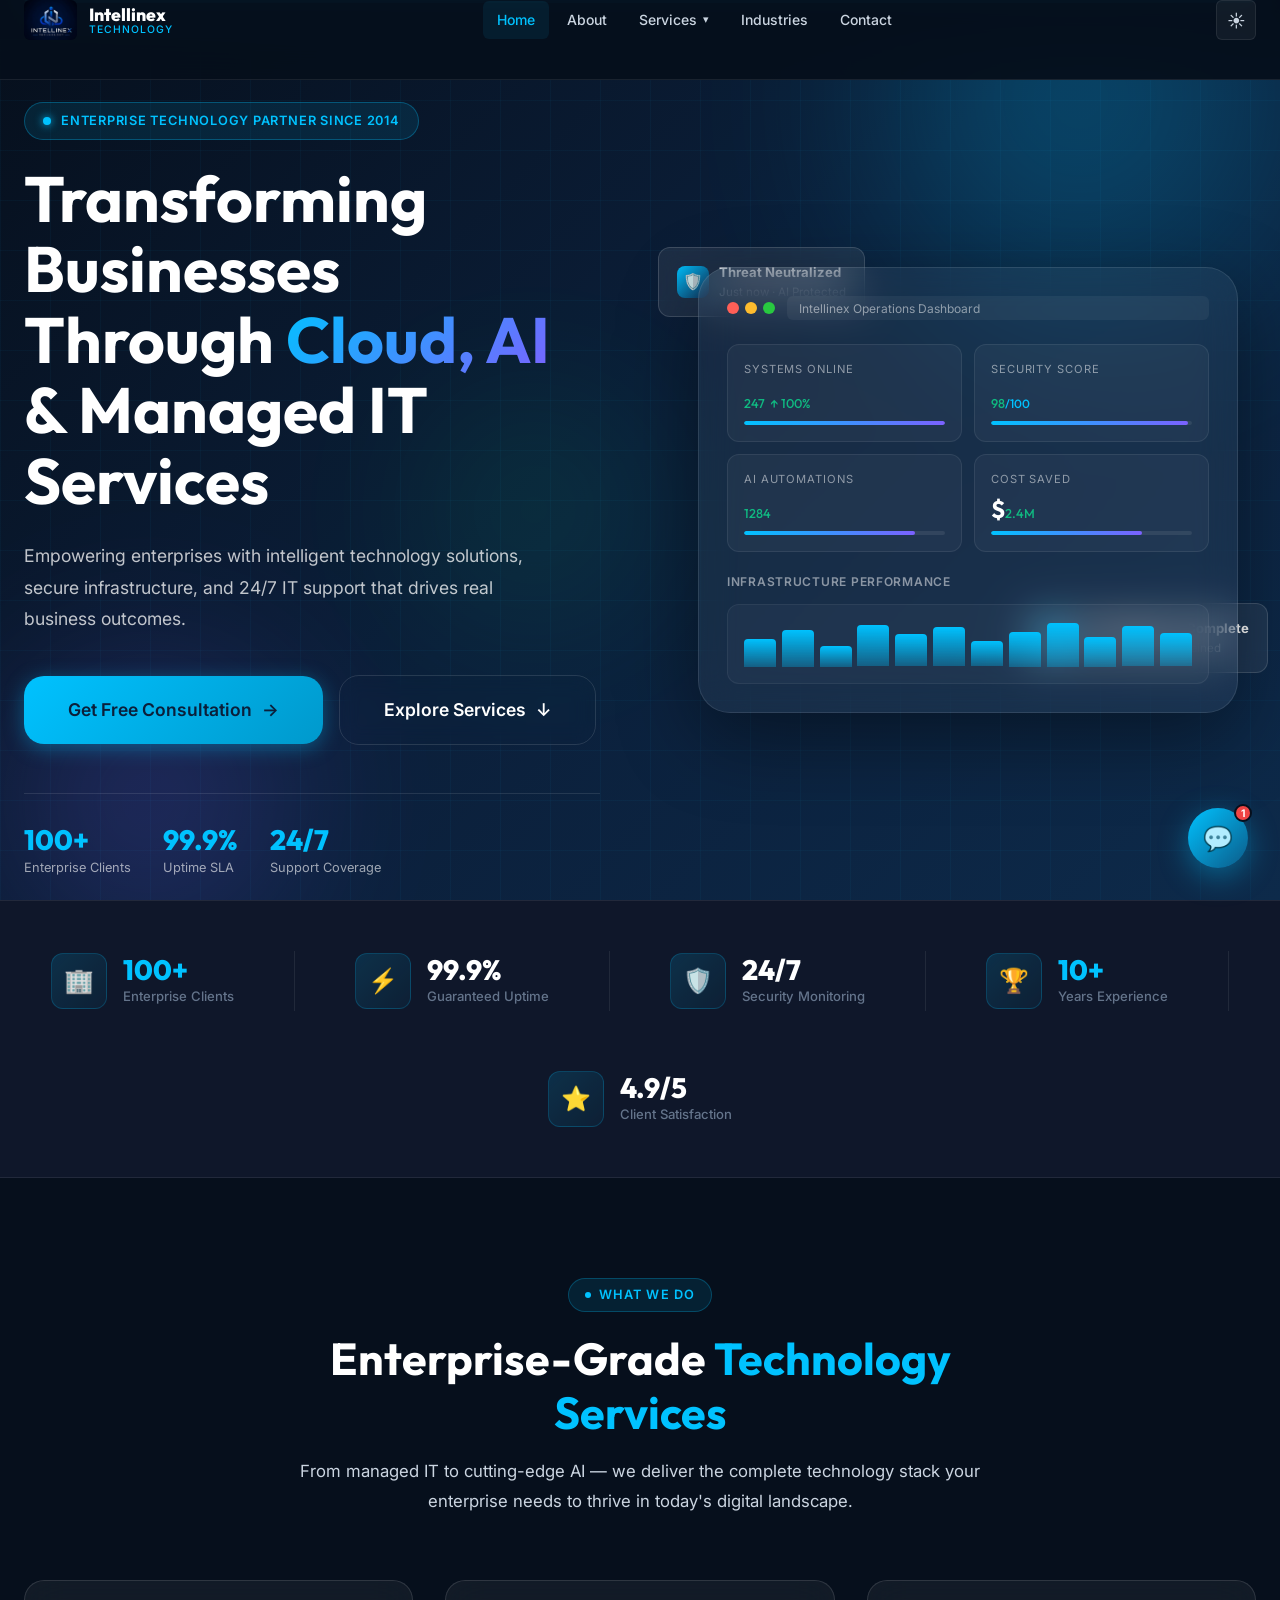
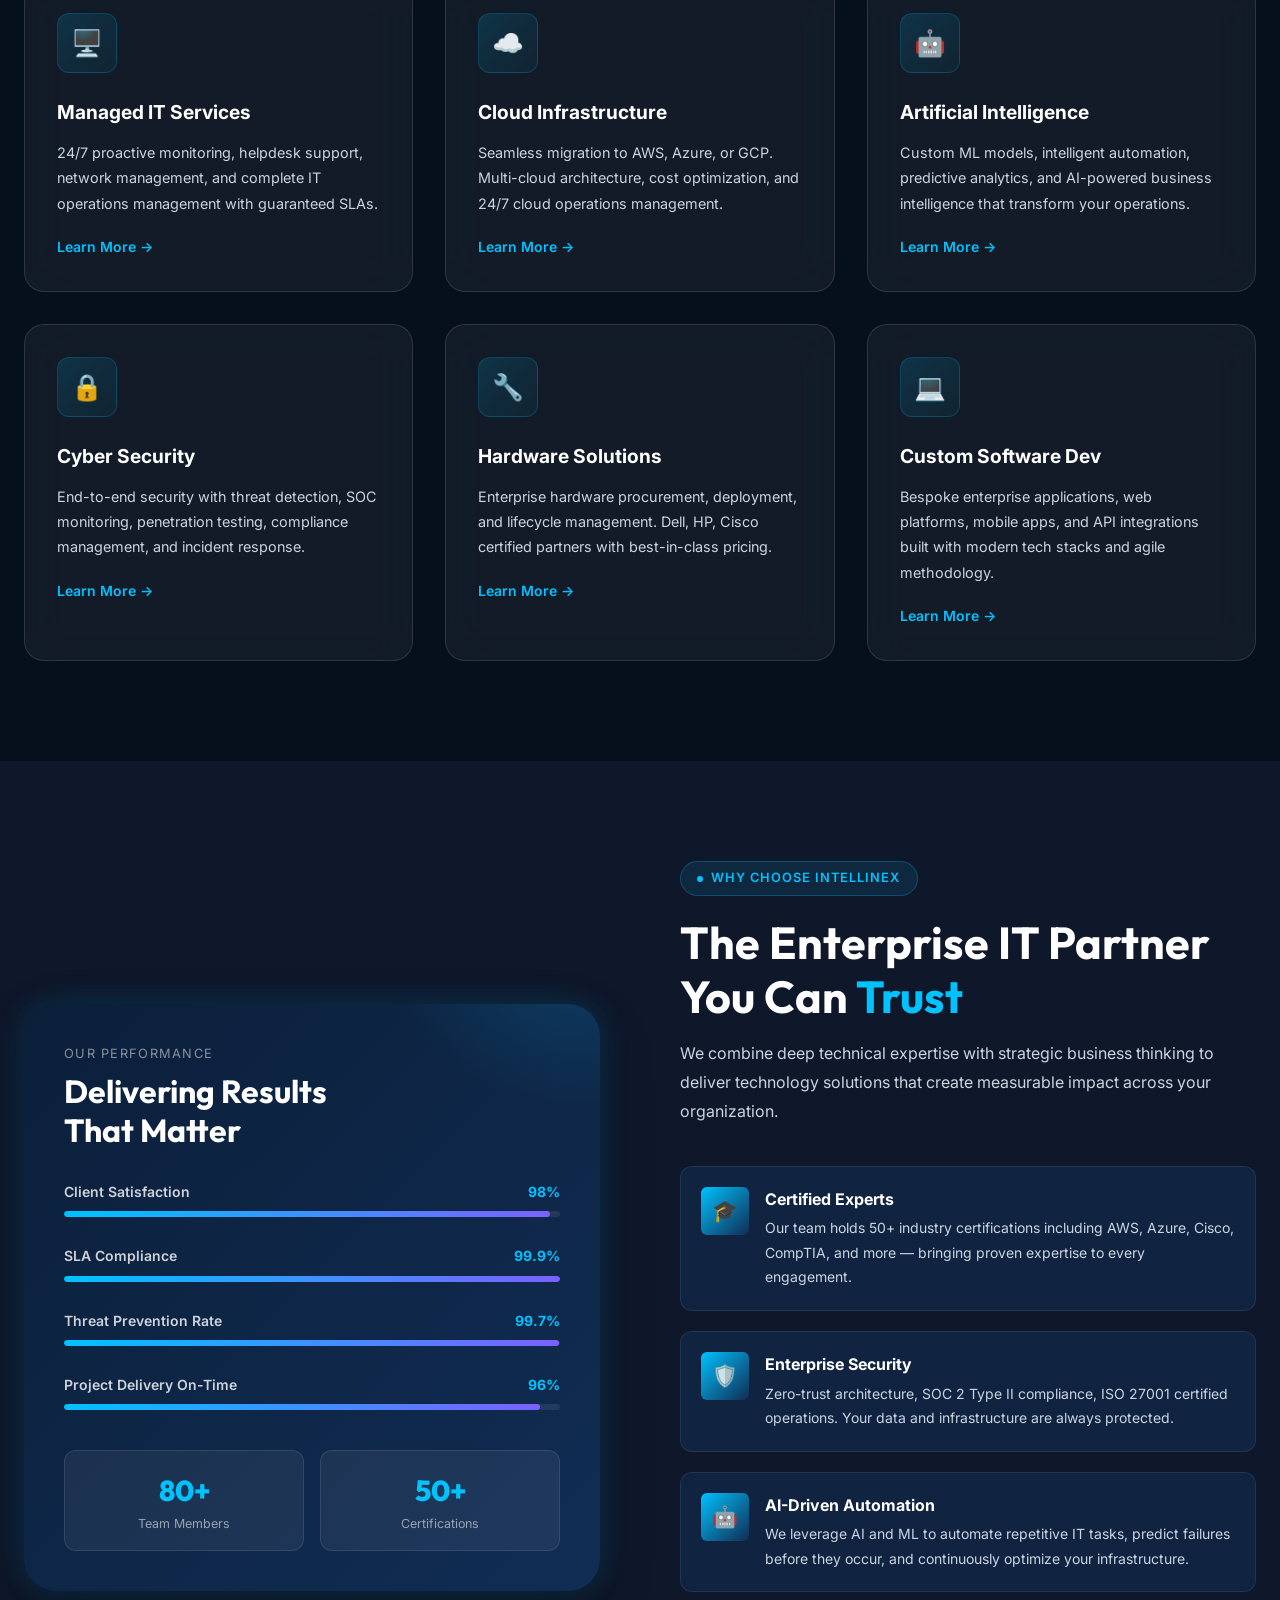
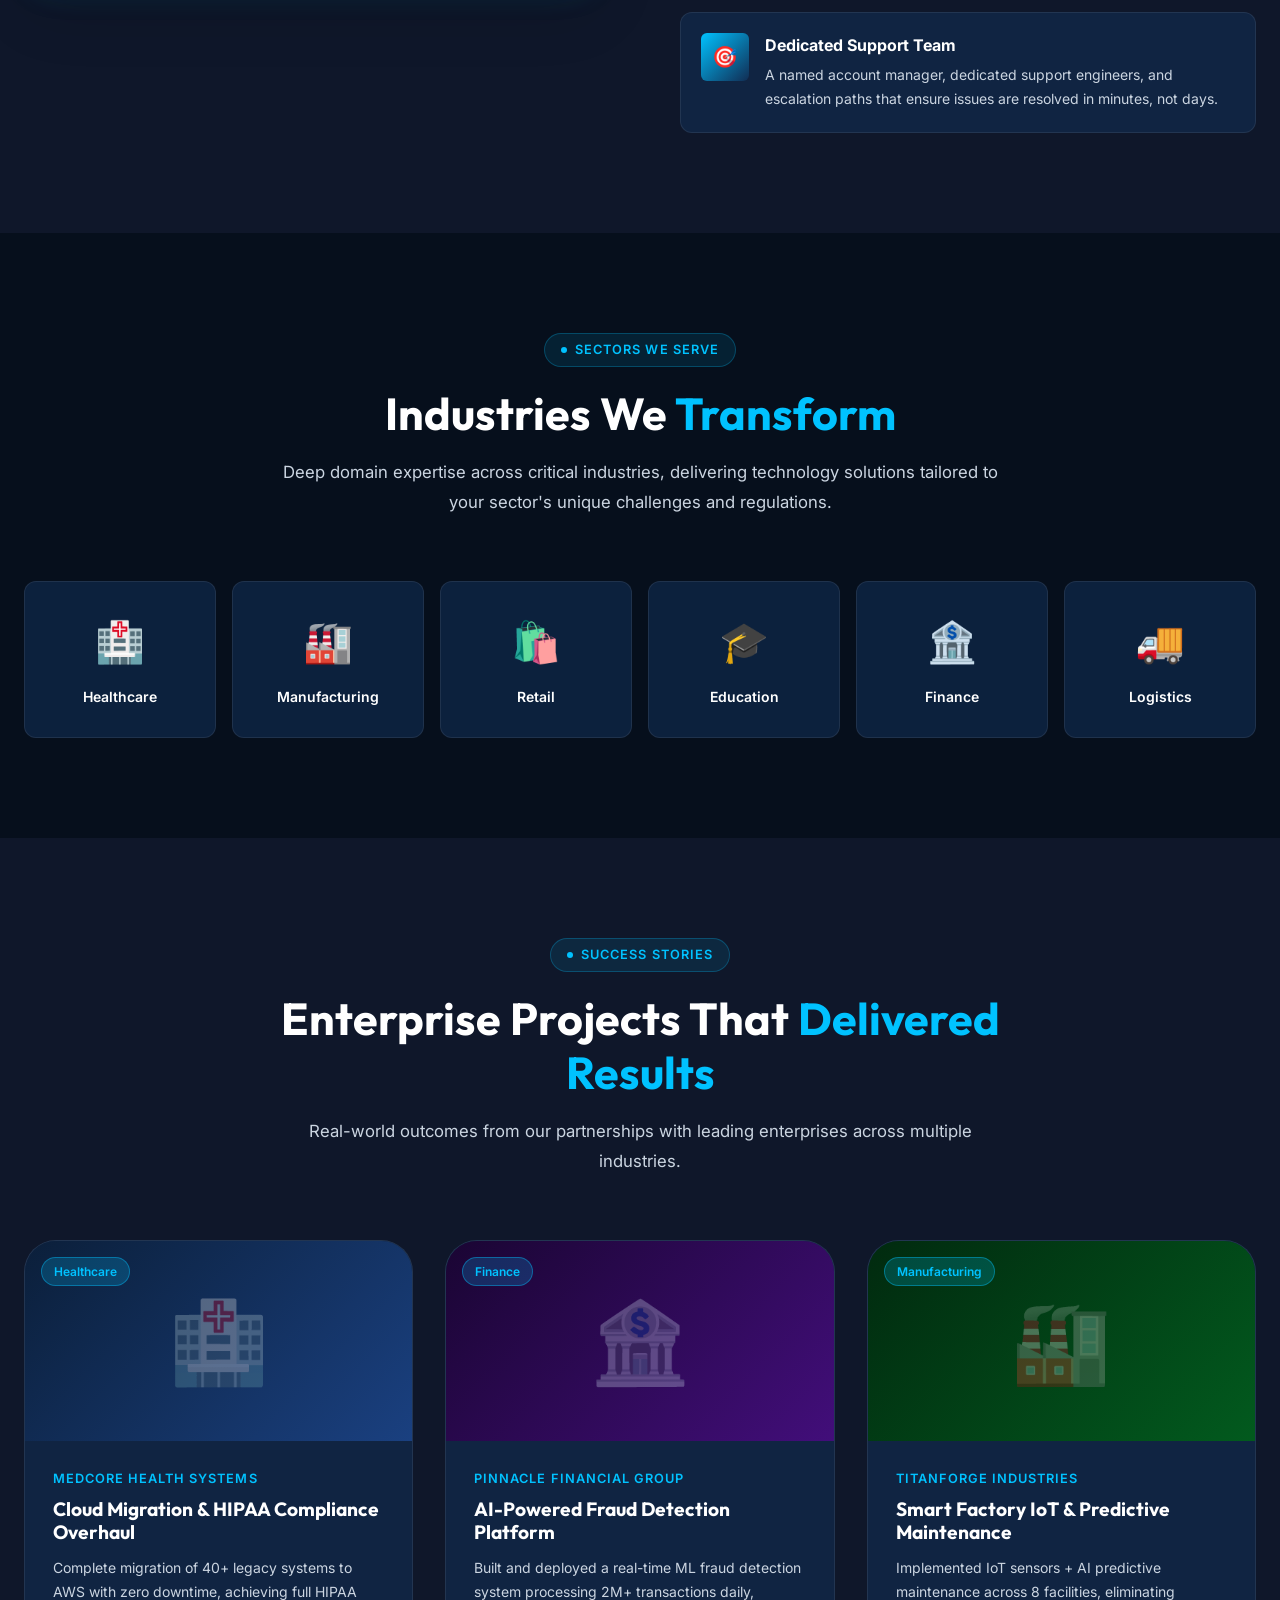
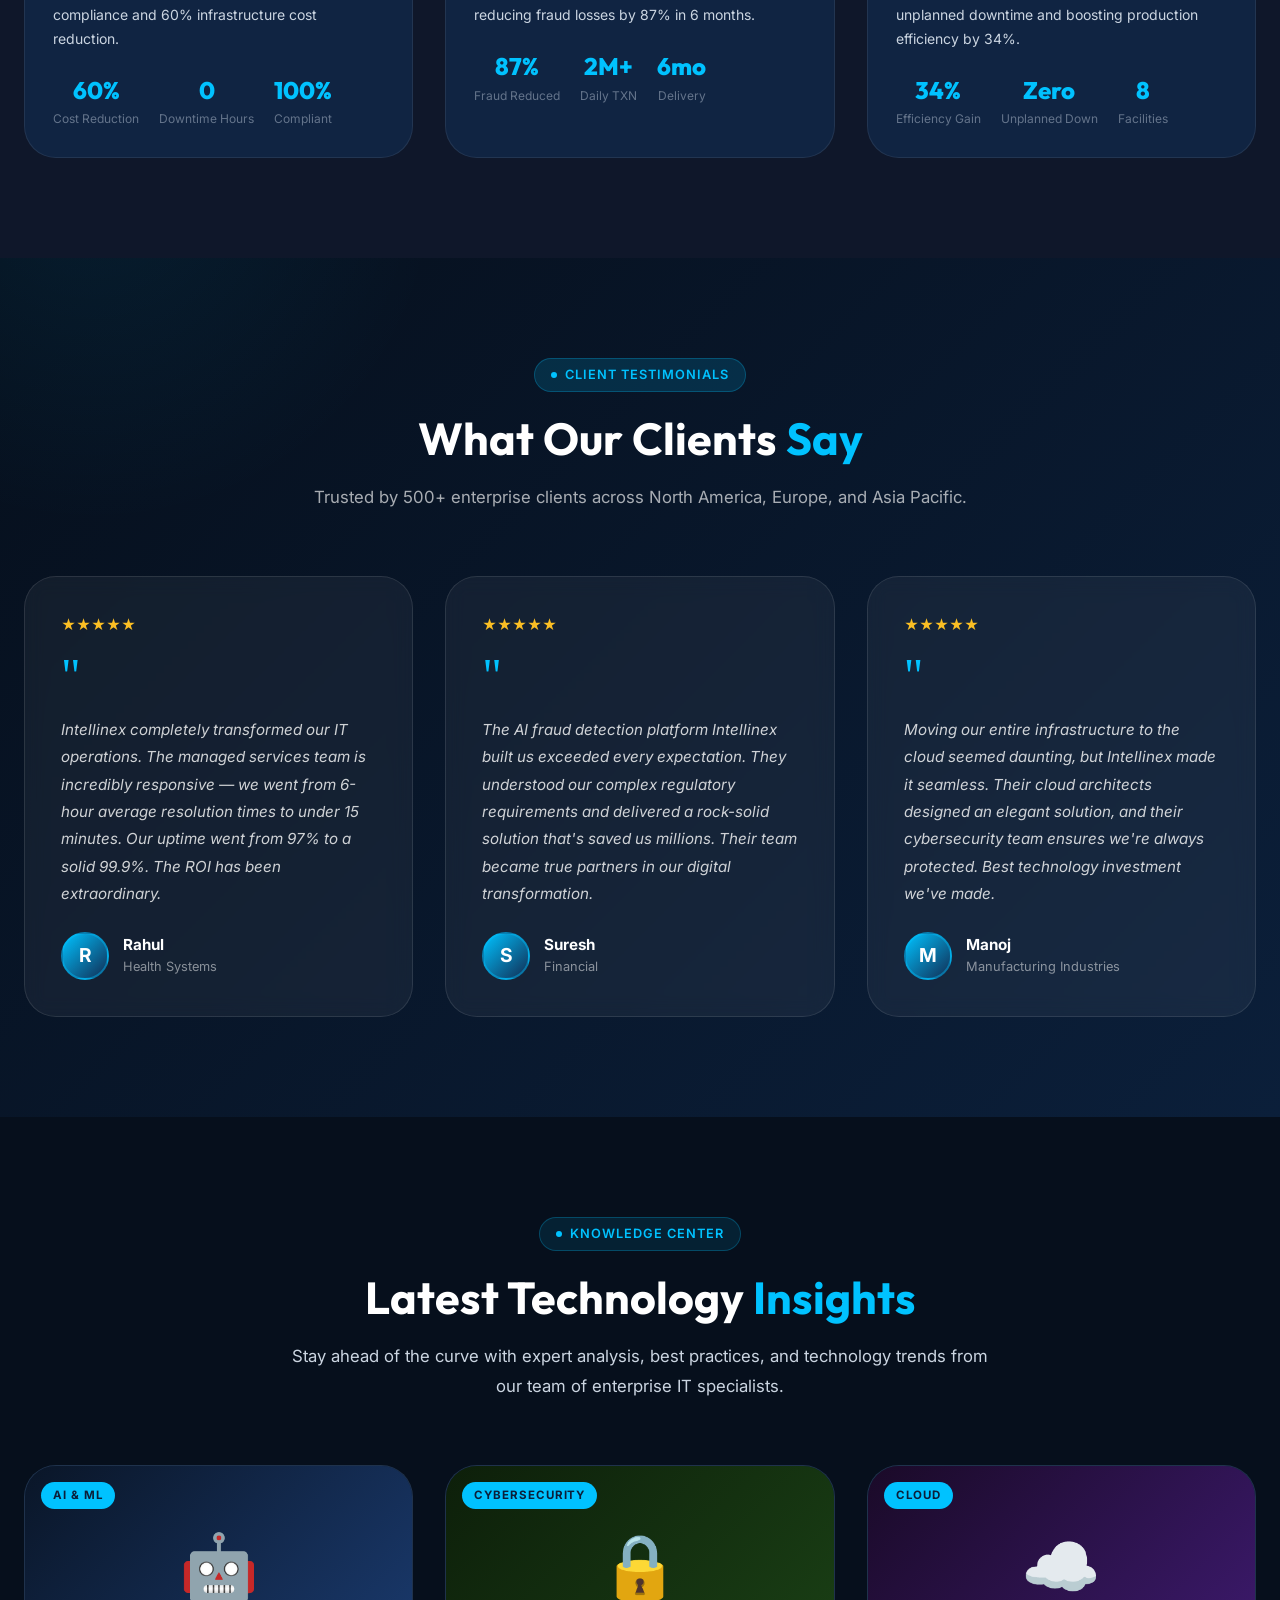
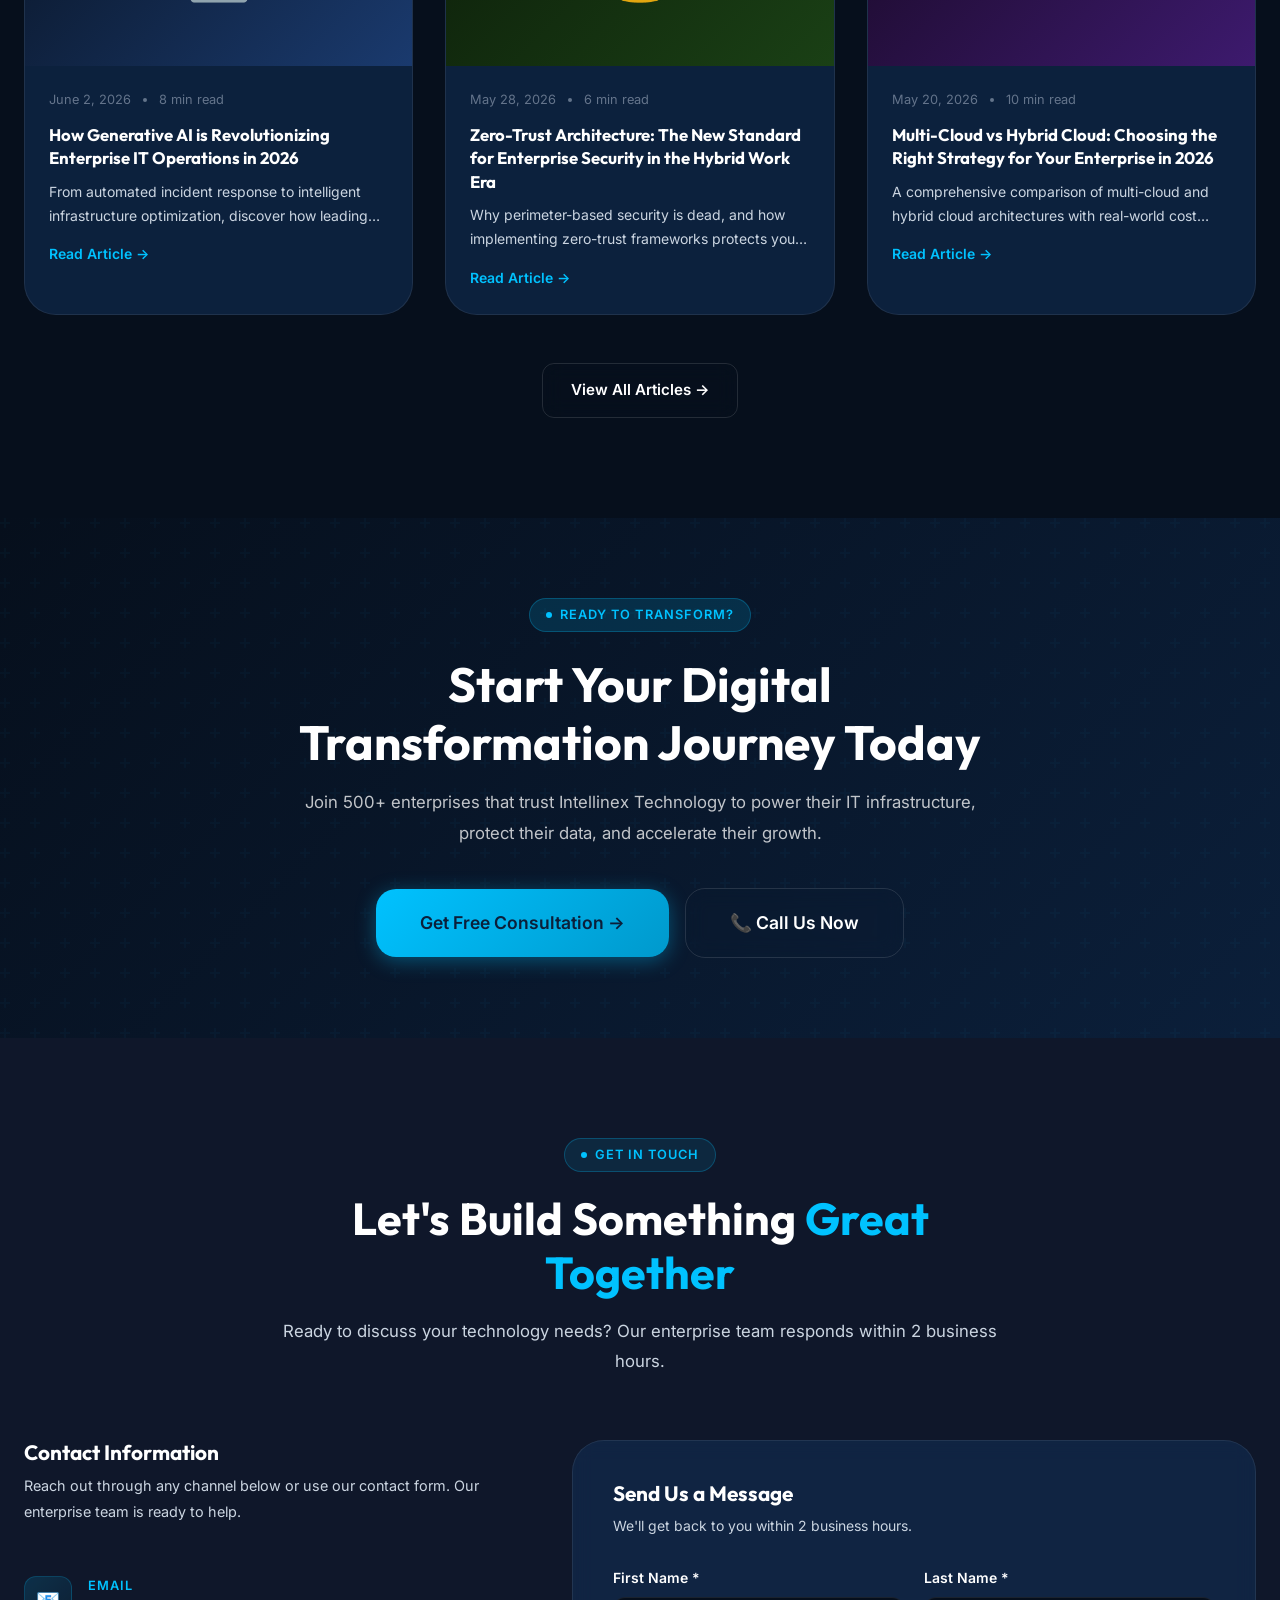
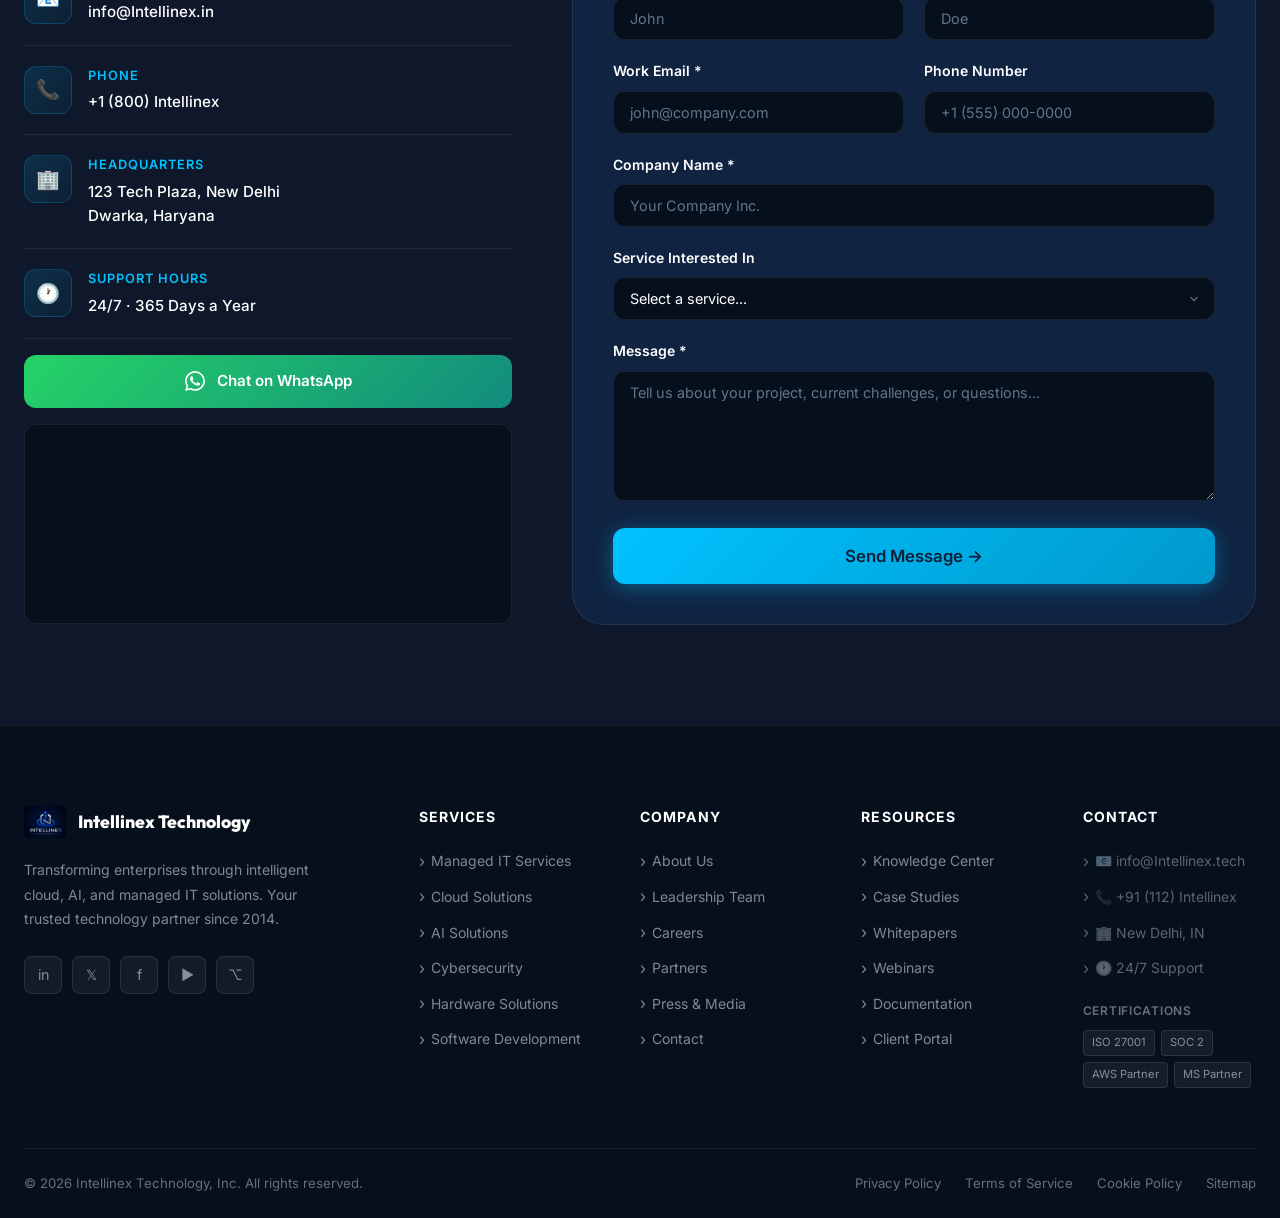
==== commit 665e7257: "update mobile no" ====
--- a/index.html
+++ b/index.html
@@ -24,7 +24,7 @@
     "url": "https://Intellinex.tech",
     "logo": "https://Intellinex.tech/assets/logo.png",
     "description": "Enterprise IT solutions provider specializing in Managed IT Services, Cloud Solutions, AI, Cybersecurity, and Software Development",
-    "telephone": "+18009329274",
+    "telephone": "+91-7065707898",
     "email": "info@Intellinex.in",
     "address": {
       "@type": "PostalAddress",
--- a/css/main.css
+++ b/css/main.css
@@ -0,0 +1,2529 @@
+/* =========================================
+   Intellinex Technology - MAIN STYLESHEET
+   ========================================= */
+
+@import url('https://fonts.googleapis.com/css2?family=Inter:wght@300;400;500;600;700;800;900&family=Outfit:wght@300;400;500;600;700;800;900&display=swap');
+
+/* ---- CSS VARIABLES ---- */
+:root {
+  --primary: #0B1F3A;
+  --primary-light: #112d54;
+  --primary-dark: #060f1c;
+  --cyan: #00C2FF;
+  --cyan-dark: #0099cc;
+  --cyan-light: #33d0ff;
+  --white: #FFFFFF;
+  --gray-50: #F8FAFC;
+  --gray-100: #EFF3F8;
+  --gray-200: #E2E8F0;
+  --gray-300: #CBD5E1;
+  --gray-400: #94A3B8;
+  --gray-500: #64748B;
+  --gray-600: #475569;
+  --gray-700: #334155;
+  --gray-800: #1E293B;
+  --gray-900: #0F172A;
+  --success: #10B981;
+  --warning: #F59E0B;
+  --danger: #EF4444;
+
+  --font-primary: 'Inter', -apple-system, BlinkMacSystemFont, sans-serif;
+  --font-display: 'Outfit', -apple-system, BlinkMacSystemFont, sans-serif;
+
+  --radius-sm: 6px;
+  --radius-md: 12px;
+  --radius-lg: 20px;
+  --radius-xl: 32px;
+  --radius-full: 9999px;
+
+  --shadow-sm: 0 1px 3px rgba(0,0,0,0.08), 0 1px 2px rgba(0,0,0,0.04);
+  --shadow-md: 0 4px 20px rgba(0,0,0,0.08), 0 2px 8px rgba(0,0,0,0.06);
+  --shadow-lg: 0 10px 40px rgba(0,0,0,0.12), 0 4px 16px rgba(0,0,0,0.08);
+  --shadow-xl: 0 20px 60px rgba(0,0,0,0.15), 0 8px 24px rgba(0,0,0,0.1);
+  --shadow-cyan: 0 0 30px rgba(0, 194, 255, 0.2);
+  --shadow-cyan-strong: 0 0 60px rgba(0, 194, 255, 0.35);
+
+  --glass-bg: rgba(255, 255, 255, 0.05);
+  --glass-border: rgba(255, 255, 255, 0.12);
+  --glass-bg-light: rgba(255, 255, 255, 0.85);
+  --glass-border-light: rgba(255, 255, 255, 0.6);
+
+  --transition-fast: 0.15s ease;
+  --transition-base: 0.25s ease;
+  --transition-slow: 0.4s ease;
+  --transition-spring: 0.4s cubic-bezier(0.34, 1.56, 0.64, 1);
+
+  --nav-height: 80px;
+  --section-padding: 100px;
+}
+
+/* Dark mode */
+[data-theme="dark"] {
+  --bg: var(--primary-dark);
+  --bg-secondary: var(--gray-900);
+  --bg-card: rgba(17, 45, 84, 0.6);
+  --text-primary: var(--white);
+  --text-secondary: var(--gray-300);
+  --text-muted: var(--gray-500);
+  --border: rgba(255,255,255,0.08);
+  --nav-bg: rgba(6, 15, 28, 0.95);
+}
+
+[data-theme="light"] {
+  --bg: var(--white);
+  --bg-secondary: var(--gray-50);
+  --bg-card: rgba(255, 255, 255, 0.85);
+  --text-primary: var(--primary);
+  --text-secondary: var(--gray-600);
+  --text-muted: var(--gray-400);
+  --border: rgba(0,0,0,0.08);
+  --nav-bg: rgba(255, 255, 255, 0.95);
+}
+
+/* ---- RESET & BASE ---- */
+*, *::before, *::after {
+  margin: 0;
+  padding: 0;
+  box-sizing: border-box;
+}
+
+html {
+  scroll-behavior: smooth;
+  font-size: 16px;
+  -webkit-text-size-adjust: 100%;
+}
+
+body {
+  font-family: var(--font-primary);
+  background: var(--bg);
+  color: var(--text-primary);
+  line-height: 1.6;
+  overflow-x: hidden;
+  transition: background var(--transition-base), color var(--transition-base);
+}
+
+img { max-width: 100%; height: auto; display: block; }
+a { text-decoration: none; color: inherit; }
+ul, ol { list-style: none; }
+button { cursor: pointer; border: none; background: none; font-family: inherit; }
+input, textarea, select { font-family: inherit; }
+
+/* ---- SCROLLBAR ---- */
+::-webkit-scrollbar { width: 6px; }
+::-webkit-scrollbar-track { background: var(--primary-dark); }
+::-webkit-scrollbar-thumb { background: var(--cyan); border-radius: 3px; }
+
+/* ---- SELECTION ---- */
+::selection { background: var(--cyan); color: var(--primary); }
+
+/* ---- TYPOGRAPHY ---- */
+h1, h2, h3, h4, h5, h6 {
+  font-family: var(--font-display);
+  font-weight: 700;
+  line-height: 1.2;
+  color: var(--text-primary);
+}
+
+h1 { font-size: clamp(2.5rem, 5vw, 4.5rem); }
+h2 { font-size: clamp(2rem, 3.5vw, 3rem); }
+h3 { font-size: clamp(1.4rem, 2.5vw, 1.875rem); }
+h4 { font-size: clamp(1.1rem, 2vw, 1.5rem); }
+h5 { font-size: 1.125rem; }
+h6 { font-size: 1rem; }
+
+p { color: var(--text-secondary); line-height: 1.75; }
+
+.text-cyan { color: var(--cyan); }
+.text-primary { color: var(--text-primary); }
+.text-muted { color: var(--text-muted); }
+.text-center { text-align: center; }
+.text-gradient {
+  background: linear-gradient(135deg, var(--cyan), #7B61FF);
+  -webkit-background-clip: text;
+  -webkit-text-fill-color: transparent;
+  background-clip: text;
+}
+
+/* ---- LAYOUT ---- */
+.container {
+  width: 100%;
+  max-width: 1280px;
+  margin: 0 auto;
+  padding: 0 24px;
+}
+
+.section {
+  padding: var(--section-padding) 0;
+}
+
+.section-sm { padding: 60px 0; }
+.section-lg { padding: 140px 0; }
+
+/* ---- GRID ---- */
+.grid { display: grid; }
+.grid-2 { grid-template-columns: repeat(2, 1fr); gap: 32px; }
+.grid-3 { grid-template-columns: repeat(3, 1fr); gap: 32px; }
+.grid-4 { grid-template-columns: repeat(4, 1fr); gap: 24px; }
+.grid-6 { grid-template-columns: repeat(6, 1fr); gap: 24px; }
+
+.flex { display: flex; }
+.flex-center { display: flex; align-items: center; justify-content: center; }
+.flex-between { display: flex; align-items: center; justify-content: space-between; }
+.flex-col { flex-direction: column; }
+.gap-4 { gap: 16px; }
+.gap-6 { gap: 24px; }
+.gap-8 { gap: 32px; }
+
+/* ---- SECTION HEADER ---- */
+.section-header {
+  text-align: center;
+  max-width: 720px;
+  margin: 0 auto 64px;
+}
+
+.section-tag {
+  display: inline-flex;
+  align-items: center;
+  gap: 8px;
+  padding: 6px 16px;
+  background: rgba(0, 194, 255, 0.1);
+  border: 1px solid rgba(0, 194, 255, 0.25);
+  border-radius: var(--radius-full);
+  font-size: 0.8rem;
+  font-weight: 600;
+  color: var(--cyan);
+  letter-spacing: 0.08em;
+  text-transform: uppercase;
+  margin-bottom: 20px;
+}
+
+.section-tag::before {
+  content: '';
+  width: 6px;
+  height: 6px;
+  background: var(--cyan);
+  border-radius: 50%;
+  animation: pulse 2s infinite;
+}
+
+.section-title {
+  margin-bottom: 16px;
+}
+
+.section-desc {
+  font-size: 1.05rem;
+  color: var(--text-secondary);
+  line-height: 1.8;
+}
+
+/* ---- BUTTONS ---- */
+.btn {
+  display: inline-flex;
+  align-items: center;
+  gap: 10px;
+  padding: 14px 28px;
+  border-radius: var(--radius-md);
+  font-size: 0.95rem;
+  font-weight: 600;
+  font-family: var(--font-primary);
+  transition: all var(--transition-base);
+  white-space: nowrap;
+  position: relative;
+  overflow: hidden;
+}
+
+.btn::before {
+  content: '';
+  position: absolute;
+  inset: 0;
+  background: rgba(255,255,255,0.1);
+  opacity: 0;
+  transition: opacity var(--transition-fast);
+}
+
+.btn:hover::before { opacity: 1; }
+
+.btn-primary {
+  background: linear-gradient(135deg, var(--cyan), var(--cyan-dark));
+  color: var(--primary);
+  box-shadow: 0 4px 20px rgba(0, 194, 255, 0.35);
+}
+
+.btn-primary:hover {
+  transform: translateY(-2px);
+  box-shadow: 0 8px 30px rgba(0, 194, 255, 0.5);
+}
+
+.btn-outline {
+  background: transparent;
+  color: var(--text-primary);
+  border: 1.5px solid var(--glass-border);
+  backdrop-filter: blur(10px);
+}
+
+.btn-outline:hover {
+  border-color: var(--cyan);
+  color: var(--cyan);
+  transform: translateY(-2px);
+}
+
+.btn-ghost {
+  color: var(--cyan);
+  padding: 14px 20px;
+}
+
+.btn-ghost:hover { background: rgba(0, 194, 255, 0.08); }
+
+.btn-sm { padding: 10px 20px; font-size: 0.875rem; }
+.btn-lg { padding: 18px 36px; font-size: 1.05rem; }
+.btn-xl { padding: 20px 44px; font-size: 1.1rem; border-radius: var(--radius-lg); }
+
+.btn-group {
+  display: flex;
+  align-items: center;
+  gap: 16px;
+  flex-wrap: wrap;
+}
+
+/* ---- NAVBAR ---- */
+.navbar {
+  position: fixed;
+  top: 0;
+  left: 0;
+  right: 0;
+  z-index: 1000;
+  height: var(--nav-height);
+  background: var(--nav-bg);
+  backdrop-filter: blur(20px);
+  -webkit-backdrop-filter: blur(20px);
+  border-bottom: 1px solid var(--border);
+  transition: all var(--transition-base);
+}
+
+.navbar.scrolled {
+  box-shadow: 0 4px 30px rgba(0,0,0,0.15);
+}
+
+.nav-inner {
+  display: flex;
+  align-items: center;
+  justify-content: space-between;
+  height: 100%;
+  gap: 32px;
+}
+
+.nav-logo {
+  display: flex;
+  align-items: center;
+  gap: 12px;
+  flex-shrink: 0;
+}
+
+.nav-logo-icon {
+  width: 40px;
+  height: 40px;
+  background: linear-gradient(135deg, var(--cyan), var(--primary-light));
+  border-radius: 10px;
+  display: flex;
+  align-items: center;
+  justify-content: center;
+  font-size: 1.2rem;
+  color: white;
+  font-weight: 900;
+  font-family: var(--font-display);
+  box-shadow: 0 4px 15px rgba(0, 194, 255, 0.3);
+}
+
+.nav-logo-text {
+  display: flex;
+  flex-direction: column;
+  line-height: 1.1;
+}
+
+.nav-logo-name {
+  font-family: var(--font-display);
+  font-size: 1.1rem;
+  font-weight: 800;
+  color: var(--text-primary);
+}
+
+.nav-logo-tagline {
+  font-size: 0.65rem;
+  font-weight: 500;
+  color: var(--cyan);
+  letter-spacing: 0.1em;
+  text-transform: uppercase;
+}
+
+.nav-menu {
+  display: flex;
+  align-items: center;
+  gap: 4px;
+  flex: 1;
+  justify-content: center;
+}
+
+.nav-link {
+  position: relative;
+  padding: 8px 14px;
+  font-size: 0.875rem;
+  font-weight: 500;
+  color: var(--text-secondary);
+  border-radius: var(--radius-sm);
+  transition: all var(--transition-fast);
+  white-space: nowrap;
+}
+
+.nav-link:hover, .nav-link.active {
+  color: var(--cyan);
+  background: rgba(0, 194, 255, 0.08);
+}
+
+.nav-link.has-dropdown {
+  display: flex;
+  align-items: center;
+  gap: 6px;
+}
+
+.nav-link.has-dropdown::after {
+  content: '▾';
+  font-size: 0.7rem;
+  transition: transform var(--transition-fast);
+}
+
+.nav-link.has-dropdown:hover::after {
+  transform: rotate(180deg);
+}
+
+/* Dropdown */
+.nav-dropdown-wrapper {
+  position: relative;
+}
+
+.nav-dropdown {
+  position: absolute;
+  top: calc(100% + 8px);
+  left: 50%;
+  transform: translateX(-50%) translateY(-8px);
+  background: var(--nav-bg);
+  backdrop-filter: blur(20px);
+  border: 1px solid var(--border);
+  border-radius: var(--radius-lg);
+  padding: 12px;
+  min-width: 220px;
+  opacity: 0;
+  visibility: hidden;
+  transition: all var(--transition-base);
+  box-shadow: var(--shadow-xl);
+  z-index: 100;
+}
+
+.nav-dropdown-wrapper:hover .nav-dropdown {
+  opacity: 1;
+  visibility: visible;
+  transform: translateX(-50%) translateY(0);
+}
+
+.nav-dropdown-item {
+  display: flex;
+  align-items: center;
+  gap: 12px;
+  padding: 10px 14px;
+  border-radius: var(--radius-sm);
+  font-size: 0.875rem;
+  font-weight: 500;
+  color: var(--text-secondary);
+  transition: all var(--transition-fast);
+}
+
+.nav-dropdown-item:hover {
+  background: rgba(0, 194, 255, 0.08);
+  color: var(--cyan);
+}
+
+.nav-dropdown-item-icon {
+  width: 32px;
+  height: 32px;
+  background: rgba(0, 194, 255, 0.1);
+  border-radius: 8px;
+  display: flex;
+  align-items: center;
+  justify-content: center;
+  font-size: 1rem;
+  flex-shrink: 0;
+}
+
+.nav-actions {
+  display: flex;
+  align-items: center;
+  gap: 12px;
+  flex-shrink: 0;
+}
+
+.theme-toggle {
+  width: 40px;
+  height: 40px;
+  border-radius: var(--radius-sm);
+  display: flex;
+  align-items: center;
+  justify-content: center;
+  font-size: 1.1rem;
+  color: var(--text-secondary);
+  transition: all var(--transition-fast);
+  background: rgba(255,255,255,0.05);
+  border: 1px solid var(--border);
+}
+
+.theme-toggle:hover { color: var(--cyan); border-color: var(--cyan); }
+
+.nav-cta { display: none; }
+
+.hamburger {
+  display: none;
+  flex-direction: column;
+  gap: 5px;
+  padding: 8px;
+  cursor: pointer;
+}
+
+.hamburger span {
+  display: block;
+  width: 24px;
+  height: 2px;
+  background: var(--text-primary);
+  border-radius: 2px;
+  transition: all var(--transition-base);
+}
+
+.hamburger.active span:nth-child(1) { transform: rotate(45deg) translate(5px, 5px); }
+.hamburger.active span:nth-child(2) { opacity: 0; }
+.hamburger.active span:nth-child(3) { transform: rotate(-45deg) translate(5px, -5px); }
+
+/* Mobile menu */
+.mobile-menu {
+  position: fixed;
+  top: var(--nav-height);
+  left: 0;
+  right: 0;
+  background: var(--nav-bg);
+  backdrop-filter: blur(20px);
+  border-bottom: 1px solid var(--border);
+  padding: 20px;
+  transform: translateY(-110%);
+  transition: transform var(--transition-slow);
+  z-index: 999;
+  max-height: calc(100vh - var(--nav-height));
+  overflow-y: auto;
+}
+
+.mobile-menu.open { transform: translateY(0); }
+
+.mobile-menu-link {
+  display: flex;
+  align-items: center;
+  justify-content: space-between;
+  padding: 14px 16px;
+  border-radius: var(--radius-md);
+  font-size: 1rem;
+  font-weight: 500;
+  color: var(--text-primary);
+  border-bottom: 1px solid var(--border);
+  transition: all var(--transition-fast);
+}
+
+.mobile-menu-link:hover { color: var(--cyan); background: rgba(0,194,255,0.05); }
+
+.mobile-menu-sub {
+  padding: 8px 0 8px 16px;
+  display: none;
+}
+
+.mobile-menu-sub.open { display: block; }
+
+.mobile-menu-sub-link {
+  display: block;
+  padding: 10px 16px;
+  font-size: 0.9rem;
+  color: var(--text-secondary);
+  border-radius: var(--radius-sm);
+  transition: all var(--transition-fast);
+}
+
+.mobile-menu-sub-link:hover { color: var(--cyan); }
+
+/* ---- HERO ---- */
+.hero {
+  min-height: 100vh;
+  display: flex;
+  align-items: center;
+  position: relative;
+  overflow: hidden;
+  padding-top: var(--nav-height);
+}
+
+.hero-bg {
+  position: absolute;
+  inset: 0;
+  background: linear-gradient(135deg, var(--primary-dark) 0%, var(--primary) 50%, #0d2a4a 100%);
+  z-index: 0;
+}
+
+.hero-grid {
+  position: absolute;
+  inset: 0;
+  background-image:
+    linear-gradient(rgba(0,194,255,0.04) 1px, transparent 1px),
+    linear-gradient(90deg, rgba(0,194,255,0.04) 1px, transparent 1px);
+  background-size: 50px 50px;
+  z-index: 1;
+}
+
+.hero-orbs {
+  position: absolute;
+  inset: 0;
+  z-index: 1;
+  overflow: hidden;
+}
+
+.hero-orb {
+  position: absolute;
+  border-radius: 50%;
+  filter: blur(80px);
+  opacity: 0.3;
+  animation: orbFloat 8s ease-in-out infinite;
+}
+
+.hero-orb-1 {
+  width: 600px;
+  height: 600px;
+  background: radial-gradient(circle, var(--cyan), transparent 70%);
+  top: -200px;
+  right: -100px;
+}
+
+.hero-orb-2 {
+  width: 400px;
+  height: 400px;
+  background: radial-gradient(circle, #7B61FF, transparent 70%);
+  bottom: -100px;
+  left: -50px;
+  animation-delay: -4s;
+}
+
+.hero-orb-3 {
+  width: 300px;
+  height: 300px;
+  background: radial-gradient(circle, #00ff88, transparent 70%);
+  top: 40%;
+  left: 30%;
+  opacity: 0.15;
+  animation-delay: -2s;
+}
+
+.hero-content {
+  position: relative;
+  z-index: 2;
+  display: grid;
+  grid-template-columns: 1fr 1fr;
+  gap: 80px;
+  align-items: center;
+}
+
+.hero-badge {
+  display: inline-flex;
+  align-items: center;
+  gap: 10px;
+  padding: 8px 18px;
+  background: rgba(0, 194, 255, 0.1);
+  border: 1px solid rgba(0, 194, 255, 0.3);
+  border-radius: var(--radius-full);
+  font-size: 0.8rem;
+  font-weight: 600;
+  color: var(--cyan);
+  letter-spacing: 0.06em;
+  margin-bottom: 24px;
+  text-transform: uppercase;
+}
+
+.hero-badge-dot {
+  width: 8px;
+  height: 8px;
+  background: var(--cyan);
+  border-radius: 50%;
+  animation: pulse 2s infinite;
+  box-shadow: 0 0 8px var(--cyan);
+}
+
+.hero-title {
+  color: white;
+  margin-bottom: 24px;
+  font-size: clamp(2.8rem, 5vw, 4.5rem);
+  line-height: 1.1;
+}
+
+.hero-title .highlight {
+  background: linear-gradient(135deg, var(--cyan), #7B61FF);
+  -webkit-background-clip: text;
+  -webkit-text-fill-color: transparent;
+  background-clip: text;
+}
+
+.hero-subtitle {
+  font-size: 1.1rem;
+  color: rgba(255,255,255,0.75);
+  line-height: 1.8;
+  margin-bottom: 40px;
+  max-width: 520px;
+}
+
+.hero-stats {
+  display: flex;
+  gap: 32px;
+  margin-top: 48px;
+  padding-top: 32px;
+  border-top: 1px solid rgba(255,255,255,0.1);
+}
+
+.hero-stat-value {
+  font-family: var(--font-display);
+  font-size: 1.75rem;
+  font-weight: 800;
+  color: var(--cyan);
+  line-height: 1;
+}
+
+.hero-stat-label {
+  font-size: 0.8rem;
+  color: rgba(255,255,255,0.6);
+  margin-top: 4px;
+}
+
+/* Hero Visual */
+.hero-visual {
+  position: relative;
+  display: flex;
+  align-items: center;
+  justify-content: center;
+}
+
+.hero-dashboard {
+  position: relative;
+  width: 100%;
+  max-width: 540px;
+}
+
+.hero-card {
+  background: rgba(255,255,255,0.05);
+  border: 1px solid rgba(255,255,255,0.1);
+  border-radius: var(--radius-xl);
+  padding: 28px;
+  backdrop-filter: blur(20px);
+  box-shadow: 0 25px 80px rgba(0,0,0,0.4);
+}
+
+.hero-card-header {
+  display: flex;
+  align-items: center;
+  gap: 12px;
+  margin-bottom: 24px;
+}
+
+.hero-card-dots {
+  display: flex;
+  gap: 6px;
+}
+
+.hero-card-dots span {
+  width: 12px;
+  height: 12px;
+  border-radius: 50%;
+}
+
+.hero-card-dots span:nth-child(1) { background: #FF5F57; }
+.hero-card-dots span:nth-child(2) { background: #FEBC2E; }
+.hero-card-dots span:nth-child(3) { background: #28C840; }
+
+.hero-card-title-bar {
+  flex: 1;
+  height: 24px;
+  background: rgba(255,255,255,0.05);
+  border-radius: 6px;
+  display: flex;
+  align-items: center;
+  padding: 0 12px;
+  font-size: 0.75rem;
+  color: rgba(255,255,255,0.5);
+}
+
+.dashboard-metrics {
+  display: grid;
+  grid-template-columns: repeat(2, 1fr);
+  gap: 12px;
+  margin-bottom: 20px;
+}
+
+.metric-card {
+  background: rgba(255,255,255,0.04);
+  border: 1px solid rgba(255,255,255,0.08);
+  border-radius: var(--radius-md);
+  padding: 16px;
+}
+
+.metric-label {
+  font-size: 0.7rem;
+  color: rgba(255,255,255,0.5);
+  text-transform: uppercase;
+  letter-spacing: 0.08em;
+  margin-bottom: 8px;
+}
+
+.metric-value {
+  font-family: var(--font-display);
+  font-size: 1.5rem;
+  font-weight: 700;
+  color: white;
+  line-height: 1;
+}
+
+.metric-value span { font-size: 0.8rem; color: var(--success); font-weight: 500; }
+
+.metric-bar {
+  height: 4px;
+  background: rgba(255,255,255,0.08);
+  border-radius: 2px;
+  margin-top: 10px;
+  overflow: hidden;
+}
+
+.metric-bar-fill {
+  height: 100%;
+  background: linear-gradient(90deg, var(--cyan), #7B61FF);
+  border-radius: 2px;
+  animation: barGrow 2s ease-out forwards;
+}
+
+.dashboard-chart-area {
+  background: rgba(255,255,255,0.03);
+  border: 1px solid rgba(255,255,255,0.06);
+  border-radius: var(--radius-md);
+  padding: 16px;
+  height: 80px;
+  display: flex;
+  align-items: flex-end;
+  gap: 6px;
+}
+
+.chart-bar {
+  flex: 1;
+  background: linear-gradient(180deg, var(--cyan), rgba(0,194,255,0.3));
+  border-radius: 4px 4px 0 0;
+  animation: chartGrow 1.5s ease-out forwards;
+  transform-origin: bottom;
+}
+
+/* Floating cards around dashboard */
+.hero-float-card {
+  position: absolute;
+  background: rgba(255,255,255,0.08);
+  border: 1px solid rgba(255,255,255,0.15);
+  border-radius: var(--radius-md);
+  padding: 14px 18px;
+  backdrop-filter: blur(10px);
+  display: flex;
+  align-items: center;
+  gap: 10px;
+  font-size: 0.8rem;
+  color: white;
+  white-space: nowrap;
+  animation: floatCard 4s ease-in-out infinite;
+}
+
+.hero-float-card-1 {
+  top: -20px;
+  left: -40px;
+  animation-delay: 0s;
+}
+
+.hero-float-card-2 {
+  bottom: 40px;
+  right: -30px;
+  animation-delay: -2s;
+}
+
+.hero-float-icon {
+  width: 32px;
+  height: 32px;
+  border-radius: 8px;
+  background: linear-gradient(135deg, var(--cyan), var(--primary-light));
+  display: flex;
+  align-items: center;
+  justify-content: center;
+  font-size: 1rem;
+}
+
+/* ---- TRUST BAR ---- */
+.trust-bar {
+  padding: 50px 0;
+  background: var(--bg-secondary);
+  border-top: 1px solid var(--border);
+  border-bottom: 1px solid var(--border);
+}
+
+.trust-items {
+  display: flex;
+  align-items: center;
+  justify-content: center;
+  gap: 60px;
+  flex-wrap: wrap;
+}
+
+.trust-item {
+  display: flex;
+  align-items: center;
+  gap: 16px;
+  text-align: left;
+}
+
+.trust-item-icon {
+  width: 56px;
+  height: 56px;
+  background: linear-gradient(135deg, rgba(0,194,255,0.15), rgba(0,194,255,0.05));
+  border: 1px solid rgba(0,194,255,0.2);
+  border-radius: var(--radius-md);
+  display: flex;
+  align-items: center;
+  justify-content: center;
+  font-size: 1.5rem;
+  flex-shrink: 0;
+}
+
+.trust-item-value {
+  font-family: var(--font-display);
+  font-size: 1.75rem;
+  font-weight: 800;
+  color: var(--text-primary);
+  line-height: 1;
+}
+
+.trust-item-label {
+  font-size: 0.82rem;
+  color: var(--text-muted);
+  font-weight: 500;
+  margin-top: 2px;
+}
+
+.trust-divider {
+  width: 1px;
+  height: 60px;
+  background: var(--border);
+}
+
+/* ---- CARDS ---- */
+.card {
+  background: var(--bg-card);
+  border: 1px solid var(--border);
+  border-radius: var(--radius-lg);
+  padding: 32px;
+  transition: all var(--transition-slow);
+  position: relative;
+  overflow: hidden;
+}
+
+.card::before {
+  content: '';
+  position: absolute;
+  inset: 0;
+  background: linear-gradient(135deg, rgba(0,194,255,0.05), transparent);
+  opacity: 0;
+  transition: opacity var(--transition-slow);
+}
+
+.card:hover {
+  transform: translateY(-8px);
+  box-shadow: var(--shadow-xl), 0 0 0 1px rgba(0,194,255,0.2);
+  border-color: rgba(0,194,255,0.3);
+}
+
+.card:hover::before { opacity: 1; }
+
+/* Glass card */
+.card-glass {
+  background: var(--glass-bg);
+  border: 1px solid var(--glass-border);
+  backdrop-filter: blur(20px);
+  -webkit-backdrop-filter: blur(20px);
+}
+
+[data-theme="light"] .card-glass {
+  background: var(--glass-bg-light);
+  border: 1px solid var(--glass-border-light);
+  box-shadow: var(--shadow-md);
+}
+
+.card-icon {
+  width: 60px;
+  height: 60px;
+  border-radius: var(--radius-md);
+  display: flex;
+  align-items: center;
+  justify-content: center;
+  font-size: 1.6rem;
+  margin-bottom: 24px;
+  background: linear-gradient(135deg, rgba(0,194,255,0.15), rgba(0,194,255,0.05));
+  border: 1px solid rgba(0,194,255,0.2);
+  transition: all var(--transition-base);
+}
+
+.card:hover .card-icon {
+  background: linear-gradient(135deg, var(--cyan), var(--primary-light));
+  transform: scale(1.1);
+}
+
+.card-title {
+  font-size: 1.2rem;
+  font-weight: 700;
+  margin-bottom: 12px;
+  color: var(--text-primary);
+}
+
+.card-desc {
+  font-size: 0.9rem;
+  color: var(--text-secondary);
+  line-height: 1.75;
+}
+
+.card-link {
+  display: inline-flex;
+  align-items: center;
+  gap: 6px;
+  margin-top: 20px;
+  font-size: 0.875rem;
+  font-weight: 600;
+  color: var(--cyan);
+  transition: gap var(--transition-fast);
+}
+
+.card-link:hover { gap: 10px; }
+
+/* ---- SERVICES SECTION ---- */
+.services-section {
+  background: var(--bg);
+}
+
+/* ---- WHY CHOOSE US ---- */
+.why-section {
+  background: var(--bg-secondary);
+}
+
+.why-grid {
+  display: grid;
+  grid-template-columns: 1fr 1fr;
+  gap: 80px;
+  align-items: center;
+}
+
+.why-image-area {
+  position: relative;
+}
+
+.why-image-card {
+  background: linear-gradient(135deg, var(--primary), var(--primary-light));
+  border-radius: var(--radius-xl);
+  padding: 40px;
+  position: relative;
+  overflow: hidden;
+  box-shadow: var(--shadow-xl), var(--shadow-cyan);
+}
+
+.why-image-card::before {
+  content: '';
+  position: absolute;
+  top: -50%;
+  right: -30%;
+  width: 400px;
+  height: 400px;
+  background: radial-gradient(circle, rgba(0,194,255,0.2), transparent 70%);
+  border-radius: 50%;
+}
+
+.feature-list {
+  display: flex;
+  flex-direction: column;
+  gap: 20px;
+}
+
+.feature-item {
+  display: flex;
+  align-items: flex-start;
+  gap: 16px;
+  padding: 20px;
+  background: var(--bg-card);
+  border: 1px solid var(--border);
+  border-radius: var(--radius-md);
+  transition: all var(--transition-base);
+}
+
+.feature-item:hover {
+  border-color: rgba(0,194,255,0.3);
+  transform: translateX(8px);
+}
+
+.feature-icon {
+  width: 48px;
+  height: 48px;
+  border-radius: var(--radius-sm);
+  background: linear-gradient(135deg, var(--cyan), var(--primary-light));
+  display: flex;
+  align-items: center;
+  justify-content: center;
+  font-size: 1.3rem;
+  flex-shrink: 0;
+}
+
+.feature-title {
+  font-size: 1rem;
+  font-weight: 700;
+  color: var(--text-primary);
+  margin-bottom: 4px;
+}
+
+.feature-desc {
+  font-size: 0.875rem;
+  color: var(--text-secondary);
+}
+
+/* ---- INDUSTRIES ---- */
+.industries-section {
+  background: var(--bg);
+}
+
+.industry-grid {
+  display: grid;
+  grid-template-columns: repeat(6, 1fr);
+  gap: 16px;
+}
+
+.industry-card {
+  background: var(--bg-card);
+  border: 1px solid var(--border);
+  border-radius: var(--radius-md);
+  padding: 28px 20px;
+  text-align: center;
+  transition: all var(--transition-base);
+  cursor: default;
+}
+
+.industry-card:hover {
+  border-color: rgba(0,194,255,0.4);
+  transform: translateY(-6px);
+  background: linear-gradient(135deg, rgba(0,194,255,0.08), rgba(0,194,255,0.02));
+}
+
+.industry-icon { font-size: 2.5rem; margin-bottom: 12px; }
+.industry-name {
+  font-size: 0.875rem;
+  font-weight: 600;
+  color: var(--text-primary);
+}
+
+/* ---- CASE STUDIES ---- */
+.case-studies-section {
+  background: var(--bg-secondary);
+}
+
+.case-study-card {
+  background: var(--bg-card);
+  border: 1px solid var(--border);
+  border-radius: var(--radius-xl);
+  overflow: hidden;
+  transition: all var(--transition-slow);
+}
+
+.case-study-card:hover {
+  transform: translateY(-8px);
+  box-shadow: var(--shadow-xl);
+}
+
+.case-study-header {
+  height: 200px;
+  display: flex;
+  align-items: center;
+  justify-content: center;
+  position: relative;
+  overflow: hidden;
+}
+
+.case-study-header.bg-1 {
+  background: linear-gradient(135deg, #0B1F3A, #1a4080);
+}
+.case-study-header.bg-2 {
+  background: linear-gradient(135deg, #1a0533, #420e7a);
+}
+.case-study-header.bg-3 {
+  background: linear-gradient(135deg, #012a0f, #025a1e);
+}
+
+.case-study-header-icon {
+  font-size: 5rem;
+  opacity: 0.3;
+}
+
+.case-study-header-badge {
+  position: absolute;
+  top: 16px;
+  left: 16px;
+  padding: 4px 12px;
+  background: rgba(0,194,255,0.2);
+  border: 1px solid rgba(0,194,255,0.4);
+  border-radius: var(--radius-full);
+  font-size: 0.75rem;
+  font-weight: 600;
+  color: var(--cyan);
+}
+
+.case-study-body {
+  padding: 28px;
+}
+
+.case-study-client {
+  font-size: 0.8rem;
+  color: var(--cyan);
+  font-weight: 600;
+  text-transform: uppercase;
+  letter-spacing: 0.08em;
+  margin-bottom: 8px;
+}
+
+.case-study-title {
+  font-size: 1.2rem;
+  font-weight: 700;
+  color: var(--text-primary);
+  margin-bottom: 12px;
+}
+
+.case-study-desc {
+  font-size: 0.875rem;
+  color: var(--text-secondary);
+  margin-bottom: 20px;
+  line-height: 1.7;
+}
+
+.case-study-results {
+  display: flex;
+  gap: 20px;
+}
+
+.result-item { text-align: center; }
+
+.result-value {
+  font-family: var(--font-display);
+  font-size: 1.5rem;
+  font-weight: 800;
+  color: var(--cyan);
+}
+
+.result-label {
+  font-size: 0.75rem;
+  color: var(--text-muted);
+}
+
+/* ---- TESTIMONIALS ---- */
+.testimonials-section {
+  background: linear-gradient(135deg, var(--primary-dark) 0%, var(--primary) 100%);
+  position: relative;
+  overflow: hidden;
+}
+
+.testimonials-section::before {
+  content: '';
+  position: absolute;
+  top: -50%;
+  left: -20%;
+  width: 700px;
+  height: 700px;
+  background: radial-gradient(circle, rgba(0,194,255,0.08), transparent 70%);
+  border-radius: 50%;
+}
+
+.testimonial-card {
+  background: rgba(255,255,255,0.05);
+  border: 1px solid rgba(255,255,255,0.1);
+  border-radius: var(--radius-xl);
+  padding: 36px;
+  backdrop-filter: blur(10px);
+  transition: all var(--transition-slow);
+  position: relative;
+}
+
+.testimonial-card:hover {
+  transform: translateY(-6px);
+  border-color: rgba(0,194,255,0.3);
+  background: rgba(255,255,255,0.08);
+}
+
+.testimonial-quote {
+  font-size: 3rem;
+  color: var(--cyan);
+  line-height: 1;
+  margin-bottom: 16px;
+  font-family: serif;
+}
+
+.testimonial-text {
+  font-size: 0.95rem;
+  color: rgba(255,255,255,0.8);
+  line-height: 1.8;
+  margin-bottom: 24px;
+  font-style: italic;
+}
+
+.testimonial-author {
+  display: flex;
+  align-items: center;
+  gap: 14px;
+}
+
+.testimonial-avatar {
+  width: 48px;
+  height: 48px;
+  border-radius: 50%;
+  background: linear-gradient(135deg, var(--cyan), var(--primary-light));
+  display: flex;
+  align-items: center;
+  justify-content: center;
+  font-size: 1.2rem;
+  font-weight: 700;
+  color: white;
+  border: 2px solid rgba(0,194,255,0.4);
+}
+
+.testimonial-name {
+  font-weight: 700;
+  color: white;
+  font-size: 0.95rem;
+}
+
+.testimonial-role {
+  font-size: 0.8rem;
+  color: rgba(255,255,255,0.5);
+}
+
+.stars {
+  display: flex;
+  gap: 2px;
+  margin-bottom: 16px;
+  color: #FBBF24;
+  font-size: 0.9rem;
+}
+
+/* ---- BLOG / KNOWLEDGE CENTER ---- */
+.blog-section {
+  background: var(--bg);
+}
+
+.blog-card {
+  background: var(--bg-card);
+  border: 1px solid var(--border);
+  border-radius: var(--radius-xl);
+  overflow: hidden;
+  transition: all var(--transition-slow);
+}
+
+.blog-card:hover {
+  transform: translateY(-8px);
+  box-shadow: var(--shadow-xl);
+  border-color: rgba(0,194,255,0.2);
+}
+
+.blog-image {
+  height: 200px;
+  display: flex;
+  align-items: center;
+  justify-content: center;
+  font-size: 4rem;
+  position: relative;
+  overflow: hidden;
+}
+
+.blog-image.bg-1 { background: linear-gradient(135deg, #0a1628, #1a3a6e); }
+.blog-image.bg-2 { background: linear-gradient(135deg, #0d1f0a, #1a4015); }
+.blog-image.bg-3 { background: linear-gradient(135deg, #1a0a28, #3d1a6e); }
+
+.blog-category {
+  position: absolute;
+  top: 16px;
+  left: 16px;
+  padding: 4px 12px;
+  border-radius: var(--radius-full);
+  font-size: 0.72rem;
+  font-weight: 700;
+  text-transform: uppercase;
+  letter-spacing: 0.08em;
+  background: var(--cyan);
+  color: var(--primary);
+}
+
+.blog-body { padding: 24px; }
+
+.blog-meta {
+  display: flex;
+  align-items: center;
+  gap: 12px;
+  margin-bottom: 12px;
+  font-size: 0.8rem;
+  color: var(--text-muted);
+}
+
+.blog-meta-dot {
+  width: 4px;
+  height: 4px;
+  background: var(--text-muted);
+  border-radius: 50%;
+}
+
+.blog-title {
+  font-size: 1.05rem;
+  font-weight: 700;
+  color: var(--text-primary);
+  margin-bottom: 10px;
+  line-height: 1.4;
+  transition: color var(--transition-fast);
+}
+
+.blog-card:hover .blog-title { color: var(--cyan); }
+
+.blog-excerpt {
+  font-size: 0.875rem;
+  color: var(--text-secondary);
+  line-height: 1.7;
+  display: -webkit-box;
+  -webkit-line-clamp: 2;
+  -webkit-box-orient: vertical;
+  overflow: hidden;
+}
+
+/* ---- CTA SECTION ---- */
+.cta-section {
+  background: linear-gradient(135deg, var(--primary-dark), var(--primary));
+  padding: 80px 0;
+  position: relative;
+  overflow: hidden;
+}
+
+.cta-section::before {
+  content: '';
+  position: absolute;
+  top: 0;
+  left: 0;
+  right: 0;
+  bottom: 0;
+  background: url("data:image/svg+xml,%3Csvg width='60' height='60' viewBox='0 0 60 60' xmlns='http://www.w3.org/2000/svg'%3E%3Cg fill='none' fill-rule='evenodd'%3E%3Cg fill='%2300C2FF' fill-opacity='0.03'%3E%3Cpath d='M36 34v-4h-2v4h-4v2h4v4h2v-4h4v-2h-4zm0-30V0h-2v4h-4v2h4v4h2V6h4V4h-4zM6 34v-4H4v4H0v2h4v4h2v-4h4v-2H6zM6 4V0H4v4H0v2h4v4h2V6h4V4H6z'/%3E%3C/g%3E%3C/g%3E%3C/svg%3E");
+}
+
+.cta-content {
+  position: relative;
+  z-index: 1;
+  text-align: center;
+  max-width: 720px;
+  margin: 0 auto;
+}
+
+.cta-title {
+  color: white;
+  font-size: clamp(2rem, 4vw, 3rem);
+  margin-bottom: 16px;
+}
+
+.cta-desc {
+  color: rgba(255,255,255,0.75);
+  font-size: 1.05rem;
+  margin-bottom: 40px;
+  line-height: 1.8;
+}
+
+/* ---- CONTACT SECTION ---- */
+.contact-section {
+  background: var(--bg-secondary);
+}
+
+.contact-grid {
+  display: grid;
+  grid-template-columns: 5fr 7fr;
+  gap: 60px;
+  align-items: start;
+}
+
+.contact-info-item {
+  display: flex;
+  align-items: flex-start;
+  gap: 16px;
+  padding: 20px 0;
+  border-bottom: 1px solid var(--border);
+}
+
+.contact-info-item:last-child { border-bottom: none; }
+
+.contact-info-icon {
+  width: 48px;
+  height: 48px;
+  background: linear-gradient(135deg, rgba(0,194,255,0.15), rgba(0,194,255,0.05));
+  border: 1px solid rgba(0,194,255,0.2);
+  border-radius: var(--radius-md);
+  display: flex;
+  align-items: center;
+  justify-content: center;
+  font-size: 1.2rem;
+  flex-shrink: 0;
+}
+
+.contact-info-label {
+  font-size: 0.8rem;
+  font-weight: 600;
+  text-transform: uppercase;
+  letter-spacing: 0.08em;
+  color: var(--cyan);
+  margin-bottom: 4px;
+}
+
+.contact-info-value {
+  font-size: 0.95rem;
+  font-weight: 500;
+  color: var(--text-primary);
+}
+
+/* Form */
+.form-card {
+  background: var(--bg-card);
+  border: 1px solid var(--border);
+  border-radius: var(--radius-xl);
+  padding: 40px;
+  backdrop-filter: blur(10px);
+}
+
+.form-row {
+  display: grid;
+  grid-template-columns: 1fr 1fr;
+  gap: 20px;
+}
+
+.form-group {
+  margin-bottom: 20px;
+}
+
+.form-label {
+  display: block;
+  font-size: 0.875rem;
+  font-weight: 600;
+  color: var(--text-primary);
+  margin-bottom: 8px;
+}
+
+.form-input, .form-textarea, .form-select {
+  width: 100%;
+  padding: 12px 16px;
+  background: var(--bg);
+  border: 1.5px solid var(--border);
+  border-radius: var(--radius-md);
+  font-size: 0.9rem;
+  color: var(--text-primary);
+  transition: all var(--transition-fast);
+  outline: none;
+  -webkit-appearance: none;
+}
+
+.form-input::placeholder, .form-textarea::placeholder {
+  color: var(--text-muted);
+}
+
+.form-input:focus, .form-textarea:focus, .form-select:focus {
+  border-color: var(--cyan);
+  box-shadow: 0 0 0 3px rgba(0,194,255,0.1);
+}
+
+.form-textarea {
+  min-height: 130px;
+  resize: vertical;
+}
+
+.form-select {
+  background-image: url("data:image/svg+xml,%3csvg xmlns='http://www.w3.org/2000/svg' fill='none' viewBox='0 0 20 20'%3e%3cpath stroke='%236b7280' stroke-linecap='round' stroke-linejoin='round' stroke-width='1.5' d='M6 8l4 4 4-4'/%3e%3c/svg%3e");
+  background-position: right 12px center;
+  background-repeat: no-repeat;
+  background-size: 16px;
+  padding-right: 40px;
+  cursor: pointer;
+}
+
+/* WhatsApp button */
+.whatsapp-btn {
+  display: inline-flex;
+  align-items: center;
+  gap: 12px;
+  padding: 14px 24px;
+  background: linear-gradient(135deg, #25D366, #128C7E);
+  color: white;
+  border-radius: var(--radius-md);
+  font-size: 0.95rem;
+  font-weight: 600;
+  transition: all var(--transition-base);
+  text-decoration: none;
+  margin-top: 16px;
+  width: 100%;
+  justify-content: center;
+}
+
+.whatsapp-btn:hover {
+  transform: translateY(-2px);
+  box-shadow: 0 8px 25px rgba(37, 211, 102, 0.4);
+}
+
+/* Map */
+.map-container {
+  height: 200px;
+  border-radius: var(--radius-md);
+  overflow: hidden;
+  margin-top: 16px;
+  background: var(--bg);
+  border: 1px solid var(--border);
+  display: flex;
+  align-items: center;
+  justify-content: center;
+  position: relative;
+}
+
+.map-placeholder {
+  text-align: center;
+  color: var(--text-muted);
+}
+
+/* ---- FOOTER ---- */
+.footer {
+  background: var(--primary-dark);
+  border-top: 1px solid rgba(255,255,255,0.06);
+  padding: 80px 0 0;
+}
+
+.footer-grid {
+  display: grid;
+  grid-template-columns: 2fr 1fr 1fr 1fr 1fr;
+  gap: 48px;
+  padding-bottom: 60px;
+  border-bottom: 1px solid rgba(255,255,255,0.06);
+}
+
+.footer-brand { }
+
+.footer-logo {
+  display: flex;
+  align-items: center;
+  gap: 12px;
+  margin-bottom: 20px;
+}
+
+.footer-logo-icon {
+  width: 40px;
+  height: 40px;
+  background: linear-gradient(135deg, var(--cyan), var(--primary-light));
+  border-radius: 10px;
+  display: flex;
+  align-items: center;
+  justify-content: center;
+  font-size: 1.2rem;
+  font-weight: 900;
+  color: white;
+  font-family: var(--font-display);
+}
+
+.footer-logo-name {
+  font-family: var(--font-display);
+  font-size: 1.1rem;
+  font-weight: 800;
+  color: white;
+}
+
+.footer-desc {
+  font-size: 0.875rem;
+  color: rgba(255,255,255,0.5);
+  line-height: 1.75;
+  margin-bottom: 24px;
+  max-width: 300px;
+}
+
+.footer-socials {
+  display: flex;
+  gap: 10px;
+}
+
+.footer-social {
+  width: 38px;
+  height: 38px;
+  border-radius: 8px;
+  background: rgba(255,255,255,0.05);
+  border: 1px solid rgba(255,255,255,0.1);
+  display: flex;
+  align-items: center;
+  justify-content: center;
+  font-size: 0.9rem;
+  color: rgba(255,255,255,0.5);
+  transition: all var(--transition-fast);
+}
+
+.footer-social:hover {
+  background: var(--cyan);
+  border-color: var(--cyan);
+  color: var(--primary);
+}
+
+.footer-col-title {
+  font-size: 0.875rem;
+  font-weight: 700;
+  color: white;
+  text-transform: uppercase;
+  letter-spacing: 0.08em;
+  margin-bottom: 20px;
+}
+
+.footer-links {
+  display: flex;
+  flex-direction: column;
+  gap: 10px;
+}
+
+.footer-link {
+  font-size: 0.875rem;
+  color: rgba(255,255,255,0.5);
+  transition: color var(--transition-fast);
+  display: flex;
+  align-items: center;
+  gap: 6px;
+}
+
+.footer-link:hover { color: var(--cyan); }
+.footer-link::before { content: '›'; font-size: 1rem; }
+
+.footer-bottom {
+  padding: 24px 0;
+  display: flex;
+  align-items: center;
+  justify-content: space-between;
+  gap: 16px;
+}
+
+.footer-copyright {
+  font-size: 0.825rem;
+  color: rgba(255,255,255,0.4);
+}
+
+.footer-legal {
+  display: flex;
+  gap: 24px;
+}
+
+.footer-legal-link {
+  font-size: 0.825rem;
+  color: rgba(255,255,255,0.4);
+  transition: color var(--transition-fast);
+}
+
+.footer-legal-link:hover { color: var(--cyan); }
+
+/* ---- AI CHAT WIDGET ---- */
+.chat-widget {
+  position: fixed;
+  bottom: 32px;
+  right: 32px;
+  z-index: 2000;
+}
+
+.chat-btn {
+  width: 60px;
+  height: 60px;
+  background: linear-gradient(135deg, var(--cyan), var(--primary-light));
+  border-radius: 50%;
+  display: flex;
+  align-items: center;
+  justify-content: center;
+  font-size: 1.5rem;
+  cursor: pointer;
+  box-shadow: 0 8px 30px rgba(0,194,255,0.4);
+  transition: all var(--transition-base);
+  position: relative;
+  z-index: 1;
+}
+
+.chat-btn:hover {
+  transform: scale(1.1);
+  box-shadow: 0 12px 40px rgba(0,194,255,0.6);
+}
+
+.chat-btn-pulse {
+  position: absolute;
+  inset: 0;
+  background: var(--cyan);
+  border-radius: 50%;
+  opacity: 0.3;
+  animation: chatPulse 2s ease-out infinite;
+}
+
+.chat-badge {
+  position: absolute;
+  top: -4px;
+  right: -4px;
+  width: 18px;
+  height: 18px;
+  background: #ef4444;
+  border-radius: 50%;
+  display: flex;
+  align-items: center;
+  justify-content: center;
+  font-size: 0.65rem;
+  font-weight: 700;
+  color: white;
+  border: 2px solid var(--bg);
+}
+
+.chat-panel {
+  position: absolute;
+  bottom: 76px;
+  right: 0;
+  width: 380px;
+  background: var(--bg);
+  border: 1px solid var(--border);
+  border-radius: var(--radius-xl);
+  box-shadow: var(--shadow-xl);
+  overflow: hidden;
+  transform: translateY(20px) scale(0.9);
+  opacity: 0;
+  visibility: hidden;
+  transition: all var(--transition-spring);
+  transform-origin: bottom right;
+}
+
+.chat-panel.open {
+  transform: translateY(0) scale(1);
+  opacity: 1;
+  visibility: visible;
+}
+
+.chat-header {
+  background: linear-gradient(135deg, var(--primary), var(--primary-light));
+  padding: 20px;
+  display: flex;
+  align-items: center;
+  gap: 14px;
+}
+
+.chat-avatar {
+  width: 42px;
+  height: 42px;
+  border-radius: 50%;
+  background: linear-gradient(135deg, var(--cyan), #7B61FF);
+  display: flex;
+  align-items: center;
+  justify-content: center;
+  font-size: 1.2rem;
+  border: 2px solid rgba(255,255,255,0.2);
+  flex-shrink: 0;
+}
+
+.chat-header-name {
+  font-weight: 700;
+  color: white;
+  font-size: 0.95rem;
+}
+
+.chat-header-status {
+  font-size: 0.75rem;
+  color: rgba(255,255,255,0.65);
+  display: flex;
+  align-items: center;
+  gap: 5px;
+}
+
+.chat-status-dot {
+  width: 7px;
+  height: 7px;
+  background: var(--success);
+  border-radius: 50%;
+  animation: pulse 2s infinite;
+}
+
+.chat-close {
+  margin-left: auto;
+  color: rgba(255,255,255,0.6);
+  font-size: 1.2rem;
+  cursor: pointer;
+  transition: color var(--transition-fast);
+  background: none;
+  border: none;
+  line-height: 1;
+  font-family: inherit;
+}
+
+.chat-close:hover { color: white; }
+
+.chat-messages {
+  height: 320px;
+  overflow-y: auto;
+  padding: 20px;
+  display: flex;
+  flex-direction: column;
+  gap: 16px;
+}
+
+.chat-msg {
+  display: flex;
+  gap: 10px;
+  animation: msgSlide 0.3s ease-out;
+}
+
+.chat-msg.user {
+  flex-direction: row-reverse;
+}
+
+.chat-msg-avatar {
+  width: 32px;
+  height: 32px;
+  border-radius: 50%;
+  flex-shrink: 0;
+  display: flex;
+  align-items: center;
+  justify-content: center;
+  font-size: 0.85rem;
+}
+
+.chat-msg-avatar.bot {
+  background: linear-gradient(135deg, var(--cyan), var(--primary-light));
+  color: white;
+}
+
+.chat-msg-avatar.user-av {
+  background: linear-gradient(135deg, #7B61FF, #5B41DD);
+  color: white;
+}
+
+.chat-bubble {
+  max-width: 75%;
+  padding: 12px 16px;
+  border-radius: 16px;
+  font-size: 0.875rem;
+  line-height: 1.6;
+}
+
+.chat-bubble.bot {
+  background: var(--bg-secondary);
+  border: 1px solid var(--border);
+  color: var(--text-primary);
+  border-radius: 4px 16px 16px 16px;
+}
+
+.chat-bubble.user {
+  background: linear-gradient(135deg, var(--cyan), var(--primary-light));
+  color: white;
+  border-radius: 16px 4px 16px 16px;
+  margin-left: auto;
+}
+
+.chat-quick-replies {
+  display: flex;
+  flex-wrap: wrap;
+  gap: 8px;
+  padding: 12px 20px;
+  border-top: 1px solid var(--border);
+}
+
+.quick-reply {
+  padding: 6px 14px;
+  border: 1px solid rgba(0,194,255,0.3);
+  border-radius: var(--radius-full);
+  font-size: 0.78rem;
+  font-weight: 500;
+  color: var(--cyan);
+  background: rgba(0,194,255,0.06);
+  cursor: pointer;
+  transition: all var(--transition-fast);
+  font-family: var(--font-primary);
+}
+
+.quick-reply:hover {
+  background: var(--cyan);
+  color: var(--primary);
+  border-color: var(--cyan);
+}
+
+.chat-input-area {
+  padding: 16px;
+  border-top: 1px solid var(--border);
+  display: flex;
+  gap: 10px;
+  align-items: center;
+}
+
+.chat-input {
+  flex: 1;
+  padding: 10px 16px;
+  background: var(--bg-secondary);
+  border: 1.5px solid var(--border);
+  border-radius: var(--radius-full);
+  font-size: 0.875rem;
+  color: var(--text-primary);
+  outline: none;
+  transition: border-color var(--transition-fast);
+}
+
+.chat-input::placeholder { color: var(--text-muted); }
+.chat-input:focus { border-color: var(--cyan); }
+
+.chat-send {
+  width: 38px;
+  height: 38px;
+  border-radius: 50%;
+  background: linear-gradient(135deg, var(--cyan), var(--primary-light));
+  display: flex;
+  align-items: center;
+  justify-content: center;
+  color: white;
+  font-size: 0.9rem;
+  cursor: pointer;
+  border: none;
+  transition: all var(--transition-fast);
+  flex-shrink: 0;
+}
+
+.chat-send:hover { transform: scale(1.1); }
+
+/* ---- SCROLL TO TOP ---- */
+.scroll-top {
+  position: fixed;
+  bottom: 110px;
+  right: 32px;
+  width: 44px;
+  height: 44px;
+  background: var(--primary);
+  border: 1px solid rgba(0,194,255,0.3);
+  border-radius: 50%;
+  display: flex;
+  align-items: center;
+  justify-content: center;
+  color: var(--cyan);
+  font-size: 1rem;
+  cursor: pointer;
+  z-index: 1500;
+  opacity: 0;
+  transform: translateY(20px);
+  transition: all var(--transition-base);
+  box-shadow: var(--shadow-lg);
+}
+
+.scroll-top.visible {
+  opacity: 1;
+  transform: translateY(0);
+}
+
+.scroll-top:hover {
+  background: var(--cyan);
+  color: var(--primary);
+  border-color: var(--cyan);
+}
+
+/* ---- PAGE HERO (inner pages) ---- */
+.page-hero {
+  background: linear-gradient(135deg, var(--primary-dark), var(--primary));
+  padding: calc(var(--nav-height) + 60px) 0 80px;
+  position: relative;
+  overflow: hidden;
+}
+
+.page-hero::before {
+  content: '';
+  position: absolute;
+  inset: 0;
+  background-image:
+    linear-gradient(rgba(0,194,255,0.04) 1px, transparent 1px),
+    linear-gradient(90deg, rgba(0,194,255,0.04) 1px, transparent 1px);
+  background-size: 50px 50px;
+}
+
+.page-hero-content {
+  position: relative;
+  z-index: 1;
+  max-width: 700px;
+}
+
+.page-hero-title {
+  color: white;
+  margin-bottom: 16px;
+}
+
+.page-hero-desc {
+  color: rgba(255,255,255,0.75);
+  font-size: 1.1rem;
+  line-height: 1.8;
+  margin-bottom: 32px;
+}
+
+.breadcrumb {
+  display: flex;
+  align-items: center;
+  gap: 8px;
+  font-size: 0.825rem;
+  color: rgba(255,255,255,0.5);
+  margin-bottom: 16px;
+}
+
+.breadcrumb a { color: var(--cyan); }
+.breadcrumb-sep { font-size: 0.75rem; }
+
+/* ---- ANIMATIONS ---- */
+@keyframes orbFloat {
+  0%, 100% { transform: translate(0, 0) scale(1); }
+  33% { transform: translate(30px, -20px) scale(1.05); }
+  66% { transform: translate(-20px, 15px) scale(0.95); }
+}
+
+@keyframes floatCard {
+  0%, 100% { transform: translateY(0); }
+  50% { transform: translateY(-12px); }
+}
+
+@keyframes pulse {
+  0%, 100% { opacity: 1; transform: scale(1); }
+  50% { opacity: 0.5; transform: scale(0.9); }
+}
+
+@keyframes chatPulse {
+  0% { opacity: 0.3; transform: scale(1); }
+  70% { opacity: 0; transform: scale(1.8); }
+  100% { opacity: 0; transform: scale(2); }
+}
+
+@keyframes barGrow {
+  from { width: 0; }
+}
+
+@keyframes chartGrow {
+  from { transform: scaleY(0); }
+  to { transform: scaleY(1); }
+}
+
+@keyframes msgSlide {
+  from { opacity: 0; transform: translateY(12px); }
+  to { opacity: 1; transform: translateY(0); }
+}
+
+@keyframes fadeInUp {
+  from { opacity: 0; transform: translateY(30px); }
+  to { opacity: 1; transform: translateY(0); }
+}
+
+@keyframes fadeInLeft {
+  from { opacity: 0; transform: translateX(-30px); }
+  to { opacity: 1; transform: translateX(0); }
+}
+
+@keyframes fadeInRight {
+  from { opacity: 0; transform: translateX(30px); }
+  to { opacity: 1; transform: translateX(0); }
+}
+
+/* Scroll Reveal */
+.reveal {
+  opacity: 0;
+  transform: translateY(40px);
+  transition: opacity 0.7s ease, transform 0.7s ease;
+}
+
+.reveal.visible {
+  opacity: 1;
+  transform: translateY(0);
+}
+
+.reveal-left {
+  opacity: 0;
+  transform: translateX(-40px);
+  transition: opacity 0.7s ease, transform 0.7s ease;
+}
+
+.reveal-left.visible {
+  opacity: 1;
+  transform: translateX(0);
+}
+
+.reveal-right {
+  opacity: 0;
+  transform: translateX(40px);
+  transition: opacity 0.7s ease, transform 0.7s ease;
+}
+
+.reveal-right.visible {
+  opacity: 1;
+  transform: translateX(0);
+}
+
+.reveal-delay-1 { transition-delay: 0.1s; }
+.reveal-delay-2 { transition-delay: 0.2s; }
+.reveal-delay-3 { transition-delay: 0.3s; }
+.reveal-delay-4 { transition-delay: 0.4s; }
+.reveal-delay-5 { transition-delay: 0.5s; }
+.reveal-delay-6 { transition-delay: 0.6s; }
+
+/* ---- BADGE / TAGS ---- */
+.badge {
+  display: inline-flex;
+  align-items: center;
+  gap: 4px;
+  padding: 4px 12px;
+  border-radius: var(--radius-full);
+  font-size: 0.75rem;
+  font-weight: 600;
+}
+
+.badge-cyan {
+  background: rgba(0,194,255,0.1);
+  color: var(--cyan);
+  border: 1px solid rgba(0,194,255,0.25);
+}
+
+.badge-success {
+  background: rgba(16,185,129,0.1);
+  color: var(--success);
+  border: 1px solid rgba(16,185,129,0.25);
+}
+
+/* Progress bars */
+.progress {
+  height: 6px;
+  background: var(--border);
+  border-radius: 3px;
+  overflow: hidden;
+  margin: 8px 0;
+}
+
+.progress-fill {
+  height: 100%;
+  background: linear-gradient(90deg, var(--cyan), #7B61FF);
+  border-radius: 3px;
+  transition: width 1.5s ease;
+}
+
+/* Divider */
+.divider {
+  height: 1px;
+  background: var(--border);
+  margin: 48px 0;
+}
+
+/* ---- PROCESS STEPS ---- */
+.process-steps {
+  display: grid;
+  grid-template-columns: repeat(4, 1fr);
+  gap: 0;
+  position: relative;
+}
+
+.process-steps::before {
+  content: '';
+  position: absolute;
+  top: 28px;
+  left: 12.5%;
+  right: 12.5%;
+  height: 2px;
+  background: linear-gradient(90deg, var(--cyan), #7B61FF);
+  z-index: 0;
+}
+
+.process-step {
+  text-align: center;
+  padding: 0 20px;
+  position: relative;
+  z-index: 1;
+}
+
+.process-step-num {
+  width: 56px;
+  height: 56px;
+  border-radius: 50%;
+  background: linear-gradient(135deg, var(--cyan), var(--primary));
+  display: flex;
+  align-items: center;
+  justify-content: center;
+  font-size: 1.2rem;
+  font-weight: 800;
+  color: white;
+  font-family: var(--font-display);
+  margin: 0 auto 20px;
+  border: 3px solid var(--bg);
+  box-shadow: 0 0 0 3px var(--cyan);
+}
+
+.process-step-title {
+  font-size: 1rem;
+  font-weight: 700;
+  color: var(--text-primary);
+  margin-bottom: 8px;
+}
+
+.process-step-desc {
+  font-size: 0.85rem;
+  color: var(--text-secondary);
+  line-height: 1.6;
+}
+
+/* ---- TIER / PRICING CARDS ---- */
+.tier-card {
+  background: var(--bg-card);
+  border: 1px solid var(--border);
+  border-radius: var(--radius-xl);
+  padding: 36px;
+  transition: all var(--transition-slow);
+  position: relative;
+}
+
+.tier-card.popular {
+  border-color: var(--cyan);
+  transform: scale(1.04);
+  box-shadow: var(--shadow-xl), var(--shadow-cyan);
+}
+
+.tier-popular-badge {
+  position: absolute;
+  top: -14px;
+  left: 50%;
+  transform: translateX(-50%);
+  padding: 4px 20px;
+  background: var(--cyan);
+  color: var(--primary);
+  border-radius: var(--radius-full);
+  font-size: 0.75rem;
+  font-weight: 700;
+  text-transform: uppercase;
+  letter-spacing: 0.06em;
+  white-space: nowrap;
+}
+
+.tier-name {
+  font-size: 0.875rem;
+  font-weight: 700;
+  text-transform: uppercase;
+  letter-spacing: 0.1em;
+  color: var(--cyan);
+  margin-bottom: 12px;
+}
+
+.tier-price {
+  font-family: var(--font-display);
+  font-size: 3rem;
+  font-weight: 800;
+  color: var(--text-primary);
+  line-height: 1;
+  margin-bottom: 8px;
+}
+
+.tier-price span.currency { font-size: 1.5rem; vertical-align: super; margin-right: 4px; }
+.tier-price span.period { font-size: 1rem; font-weight: 400; color: var(--text-muted); }
+
+.tier-desc {
+  font-size: 0.875rem;
+  color: var(--text-secondary);
+  margin-bottom: 28px;
+  line-height: 1.7;
+}
+
+.tier-features {
+  display: flex;
+  flex-direction: column;
+  gap: 12px;
+  margin-bottom: 32px;
+}
+
+.tier-feature {
+  display: flex;
+  align-items: center;
+  gap: 10px;
+  font-size: 0.875rem;
+  color: var(--text-secondary);
+}
+
+.tier-feature::before {
+  content: '✓';
+  width: 20px;
+  height: 20px;
+  background: rgba(0,194,255,0.1);
+  color: var(--cyan);
+  border-radius: 50%;
+  display: flex;
+  align-items: center;
+  justify-content: center;
+  font-size: 0.65rem;
+  font-weight: 700;
+  flex-shrink: 0;
+}
+
+/* ---- FAQ ---- */
+.faq-item {
+  border: 1px solid var(--border);
+  border-radius: var(--radius-md);
+  overflow: hidden;
+  margin-bottom: 12px;
+  transition: border-color var(--transition-fast);
+}
+
+.faq-item.open {
+  border-color: rgba(0,194,255,0.3);
+}
+
+.faq-question {
+  display: flex;
+  align-items: center;
+  justify-content: space-between;
+  padding: 20px 24px;
+  cursor: pointer;
+  font-size: 0.95rem;
+  font-weight: 600;
+  color: var(--text-primary);
+  background: var(--bg-card);
+  transition: color var(--transition-fast);
+  user-select: none;
+}
+
+.faq-question:hover { color: var(--cyan); }
+
+.faq-icon {
+  font-size: 1.2rem;
+  color: var(--cyan);
+  transition: transform var(--transition-base);
+  flex-shrink: 0;
+}
+
+.faq-item.open .faq-icon { transform: rotate(45deg); }
+
+.faq-answer {
+  max-height: 0;
+  overflow: hidden;
+  transition: max-height var(--transition-slow), padding var(--transition-slow);
+  background: var(--bg-card);
+  padding: 0 24px;
+}
+
+.faq-item.open .faq-answer {
+  max-height: 300px;
+  padding: 0 24px 20px;
+}
+
+.faq-answer p {
+  font-size: 0.9rem;
+  color: var(--text-secondary);
+  line-height: 1.8;
+}
+
+/* ---- TECH LOGOS ---- */
+.tech-logos {
+  display: flex;
+  flex-wrap: wrap;
+  gap: 12px;
+}
+
+.tech-logo {
+  padding: 8px 16px;
+  background: var(--bg-card);
+  border: 1px solid var(--border);
+  border-radius: var(--radius-sm);
+  font-size: 0.8rem;
+  font-weight: 600;
+  color: var(--text-secondary);
+  transition: all var(--transition-fast);
+}
+
+.tech-logo:hover {
+  border-color: var(--cyan);
+  color: var(--cyan);
+}
+
+/* ---- COUNTER NUMBERS ---- */
+.counter {
+  font-family: var(--font-display);
+  font-weight: 800;
+  color: var(--cyan);
+}
+
+/* ---- MEDIA QUERIES ---- */
+@media (max-width: 1200px) {
+  .footer-grid {
+    grid-template-columns: 2fr 1fr 1fr 1fr;
+  }
+  .industry-grid {
+    grid-template-columns: repeat(3, 1fr);
+  }
+}
+
+@media (max-width: 1024px) {
+  :root {
+    --section-padding: 80px;
+  }
+  .hero-content {
+    grid-template-columns: 1fr;
+    gap: 60px;
+    text-align: center;
+  }
+  .hero-subtitle { margin: 0 auto 40px; }
+  .btn-group { justify-content: center; }
+  .hero-stats { justify-content: center; }
+  .hero-visual { max-width: 480px; margin: 0 auto; }
+  .hero-float-card-1 { top: -10px; left: 0; }
+  .why-grid { grid-template-columns: 1fr; gap: 48px; }
+  .contact-grid { grid-template-columns: 1fr; gap: 40px; }
+  .grid-4 { grid-template-columns: repeat(2, 1fr); }
+  .process-steps { grid-template-columns: repeat(2, 1fr); gap: 40px; }
+  .process-steps::before { display: none; }
+  nav .nav-cta { display: block; }
+  .footer-grid {
+    grid-template-columns: 1fr 1fr;
+  }
+}
+
+@media (max-width: 768px) {
+  :root {
+    --section-padding: 60px;
+    --nav-height: 70px;
+  }
+  .nav-menu { display: none; }
+  .nav-actions { gap: 8px; }
+  .hamburger { display: flex; }
+  .grid-2, .grid-3 { grid-template-columns: 1fr; }
+  .grid-6 { grid-template-columns: repeat(2, 1fr); }
+  .industry-grid { grid-template-columns: repeat(2, 1fr); }
+  .trust-items { gap: 32px; }
+  .trust-divider { display: none; }
+  .form-row { grid-template-columns: 1fr; }
+  .hero-float-card { display: none; }
+  .chat-panel { width: 320px; right: -16px; }
+  .footer-grid { grid-template-columns: 1fr 1fr; gap: 32px; }
+  .footer-bottom { flex-direction: column; text-align: center; }
+  .tier-card.popular { transform: scale(1); }
+  .case-study-results { gap: 12px; }
+}
+
+@media (max-width: 480px) {
+  :root { --section-padding: 48px; }
+  .container { padding: 0 16px; }
+  .hero-stats { flex-direction: column; gap: 16px; }
+  .grid-4 { grid-template-columns: 1fr; }
+  .industry-grid { grid-template-columns: repeat(2, 1fr); }
+  .footer-grid { grid-template-columns: 1fr; }
+  .chat-panel { width: calc(100vw - 32px); right: -12px; }
+  .testimonials-section .grid-3 { grid-template-columns: 1fr; }
+  .process-steps { grid-template-columns: 1fr; }
+}
+
+/* ---- UTILITY CLASSES ---- */
+.mt-4 { margin-top: 16px; }
+.mt-6 { margin-top: 24px; }
+.mt-8 { margin-top: 32px; }
+.mb-4 { margin-bottom: 16px; }
+.mb-6 { margin-bottom: 24px; }
+.mb-8 { margin-bottom: 32px; }
+.pt-0 { padding-top: 0; }
+.pb-0 { padding-bottom: 0; }
+.w-full { width: 100%; }
+.relative { position: relative; }
+.overflow-hidden { overflow: hidden; }
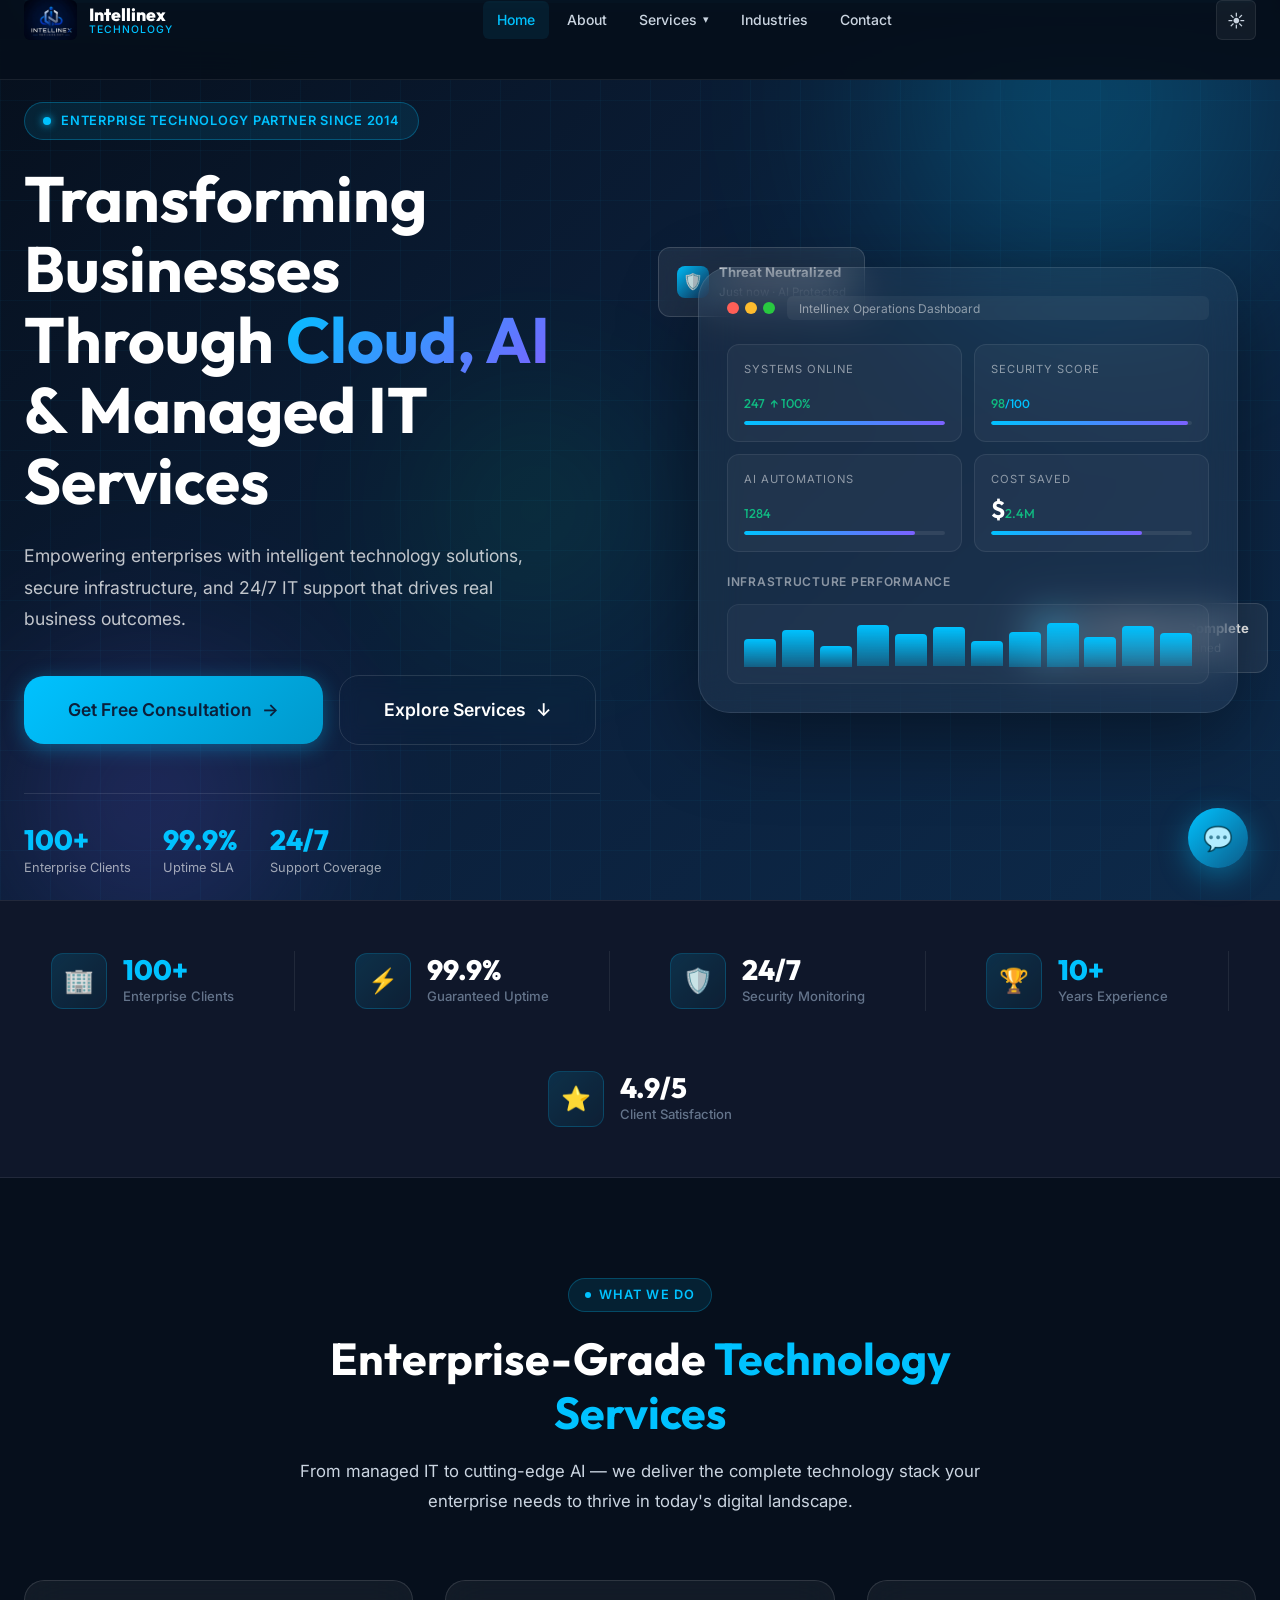
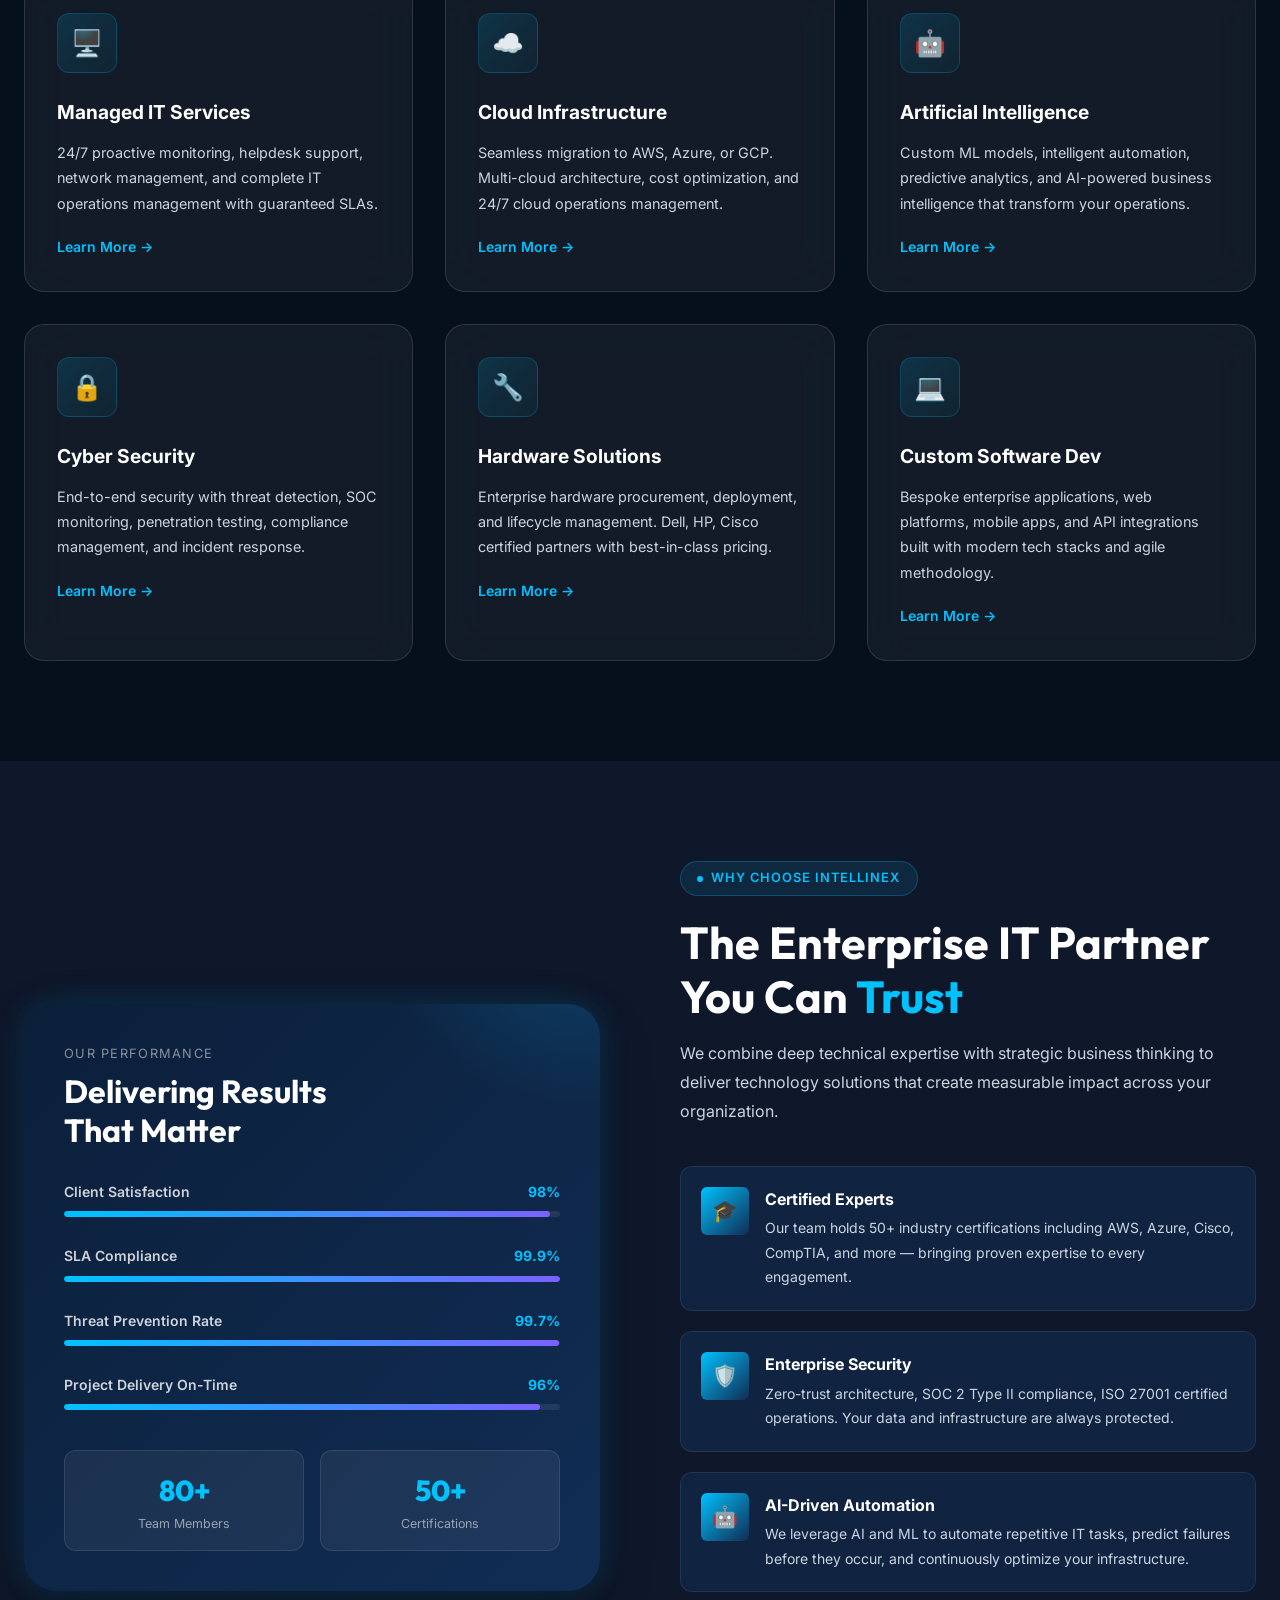
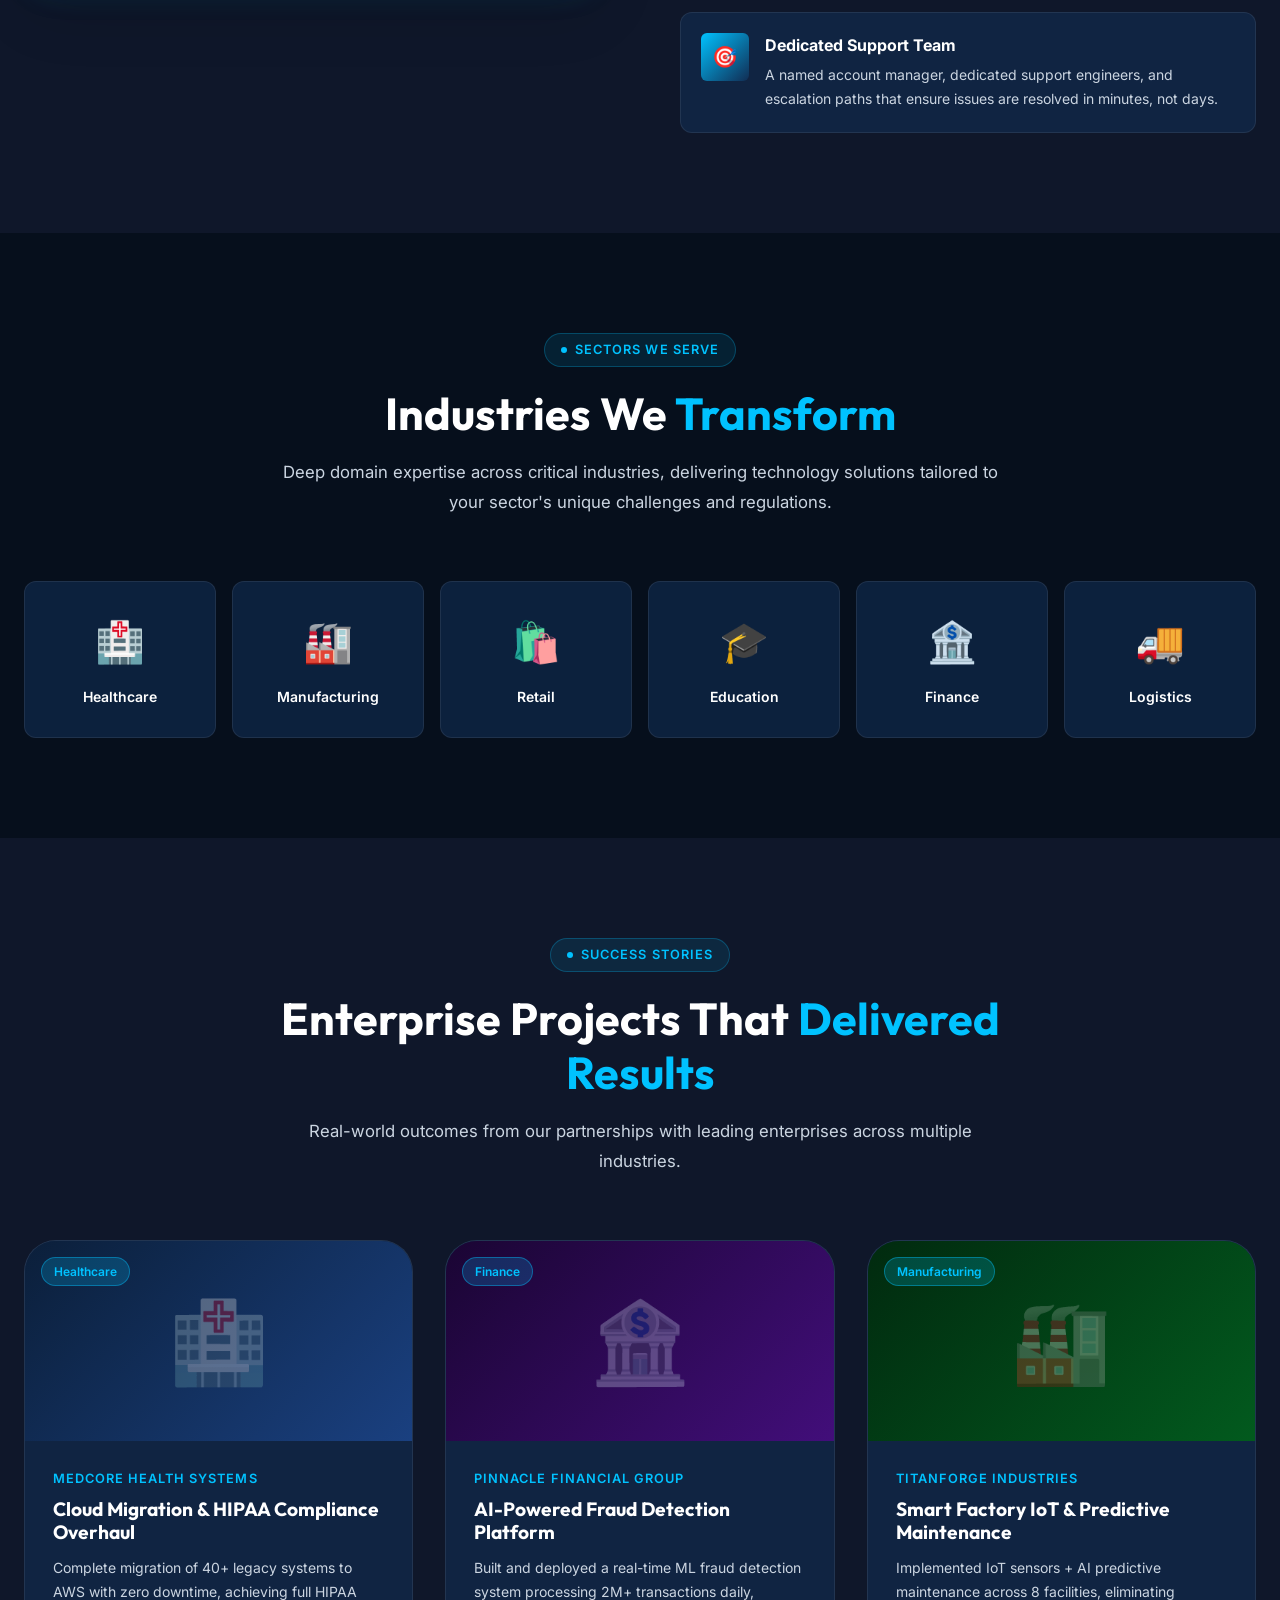
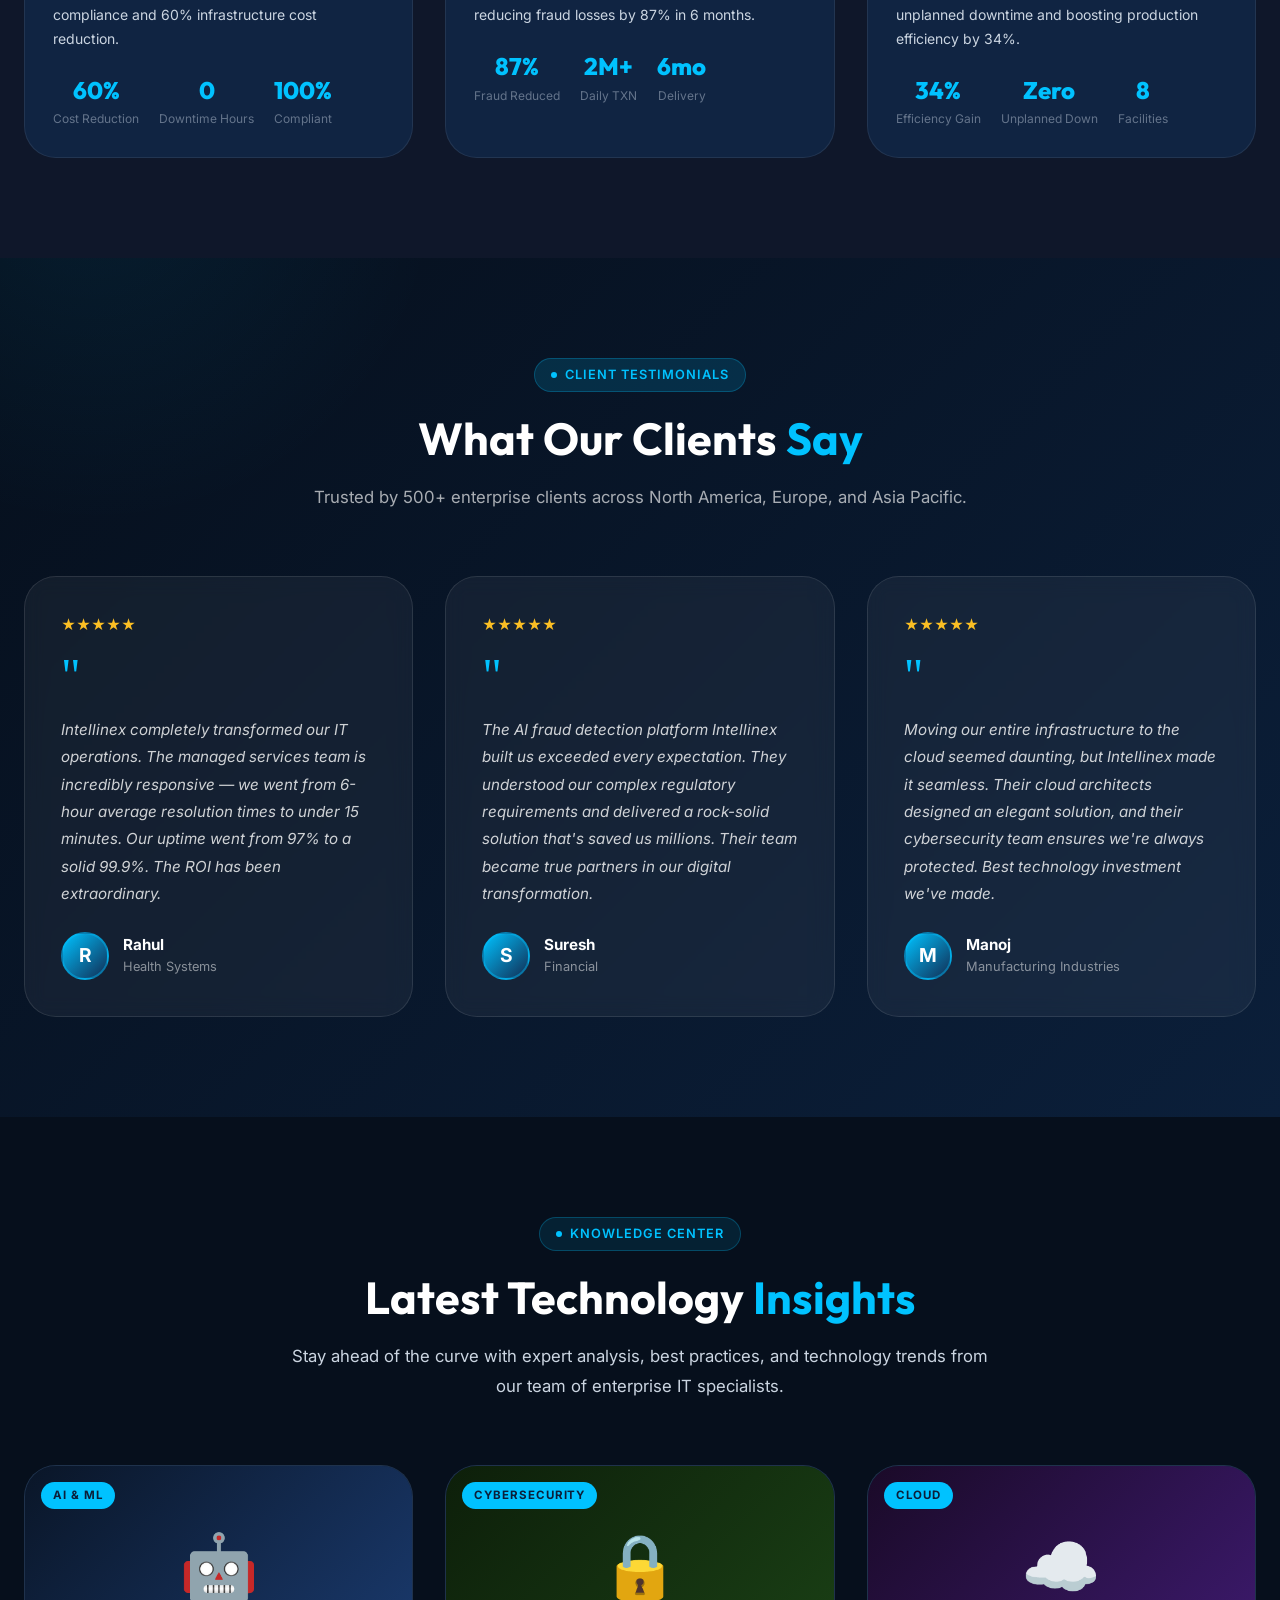
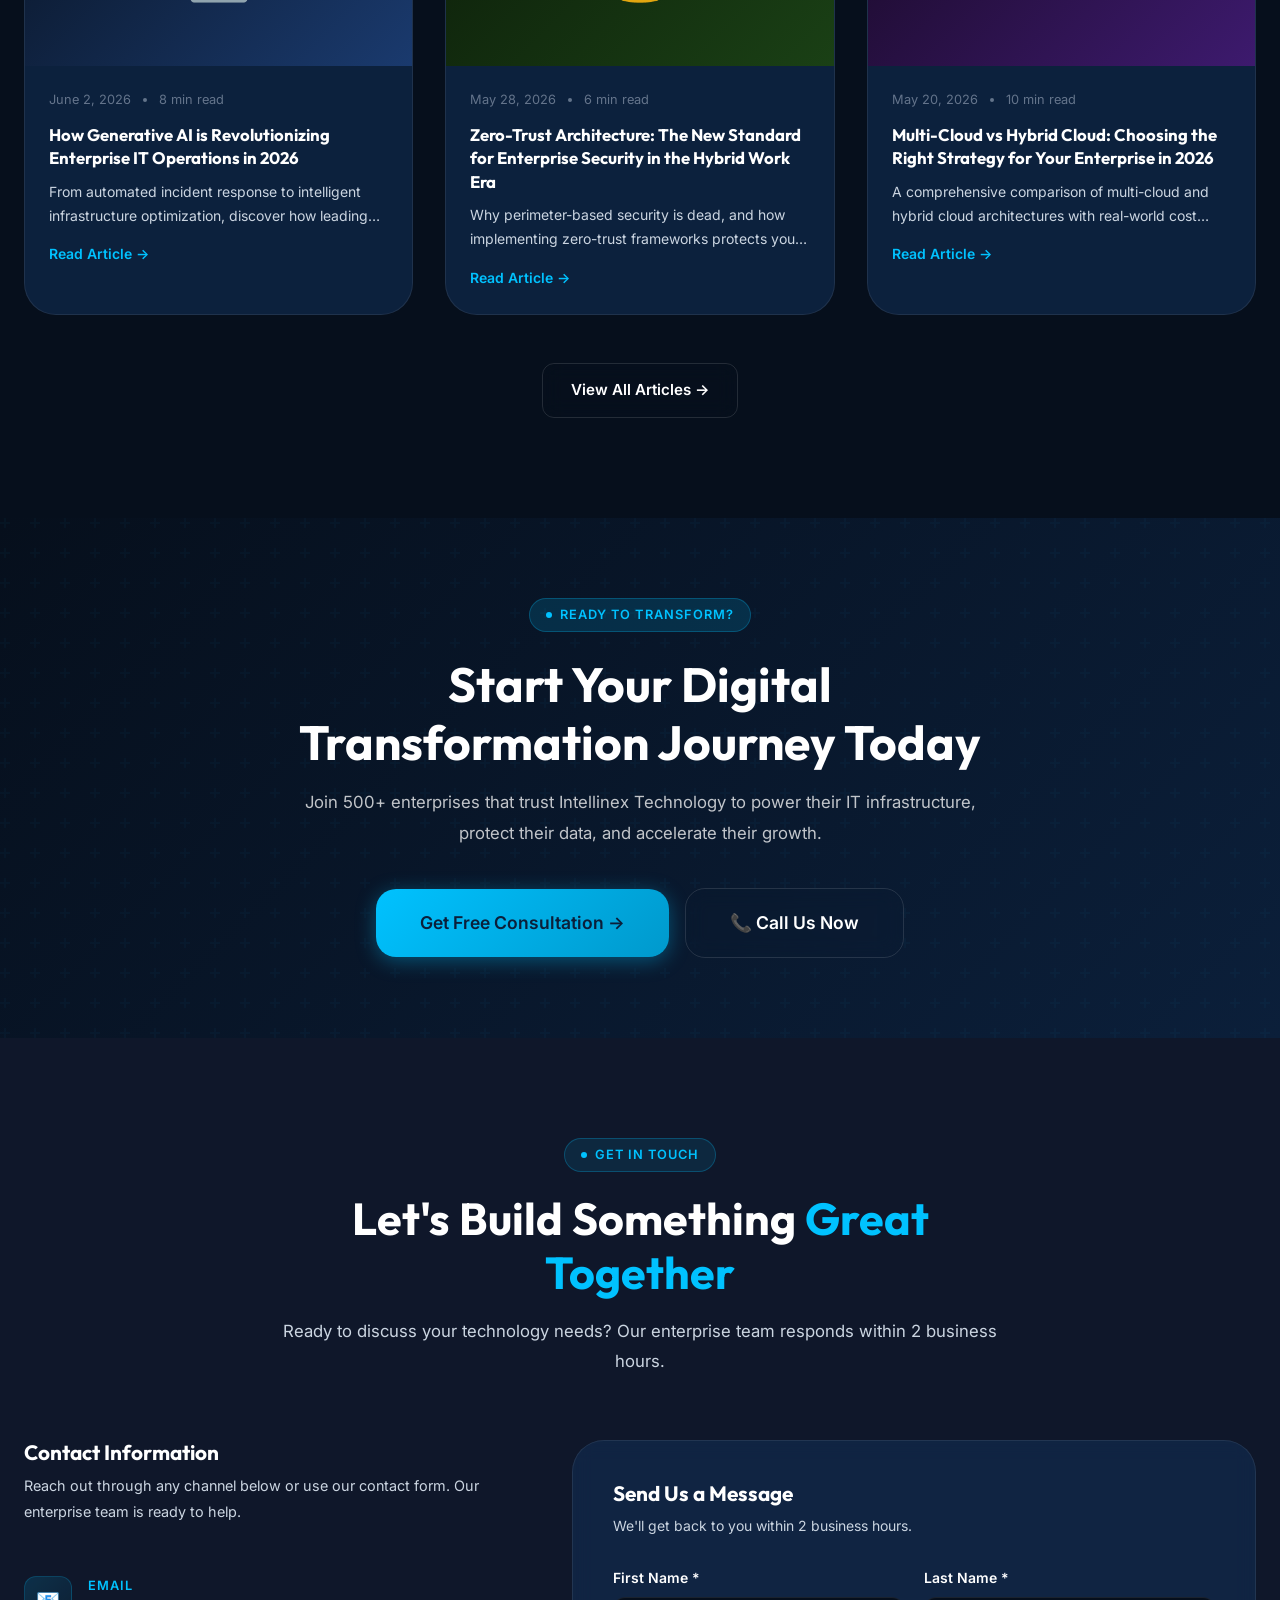
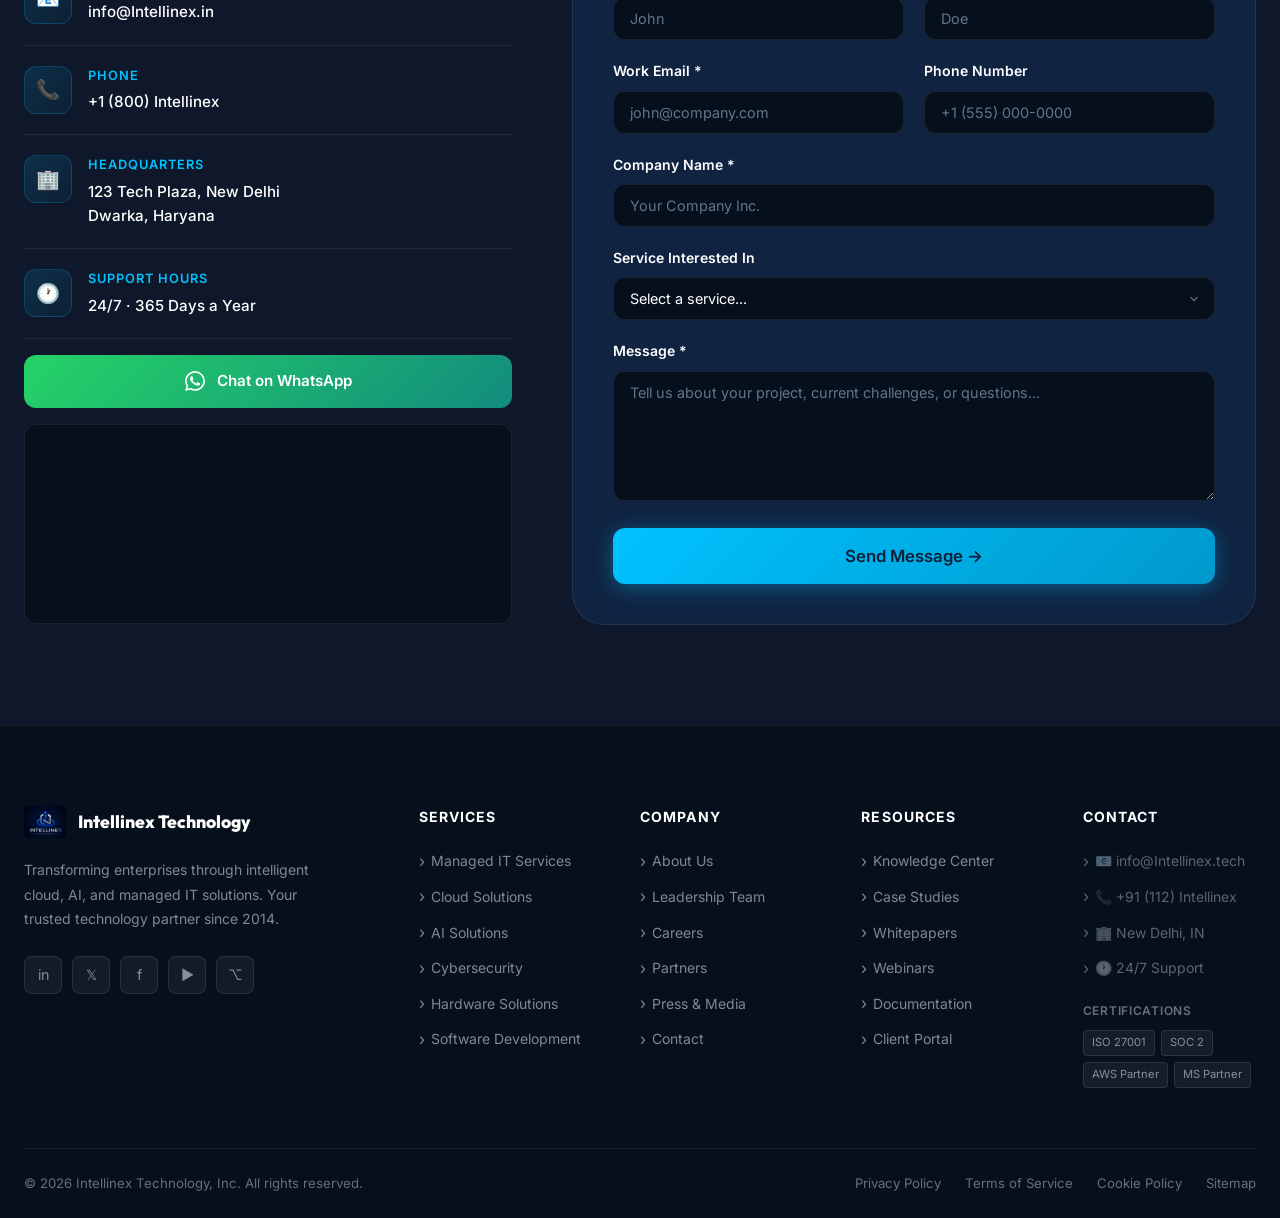
==== commit ddb58468: "Update index.html" ====
--- a/index.html
+++ b/index.html
@@ -31,7 +31,7 @@
       "streetAddress": "123 cyber park,Phase 3",
       "addressLocality": "Haryana",
       "addressRegion": "India",
-      "postalCode": "11111",
+      "postalCode": "110023",
       "addressCountry": "IN"
     },
     "sameAs": [
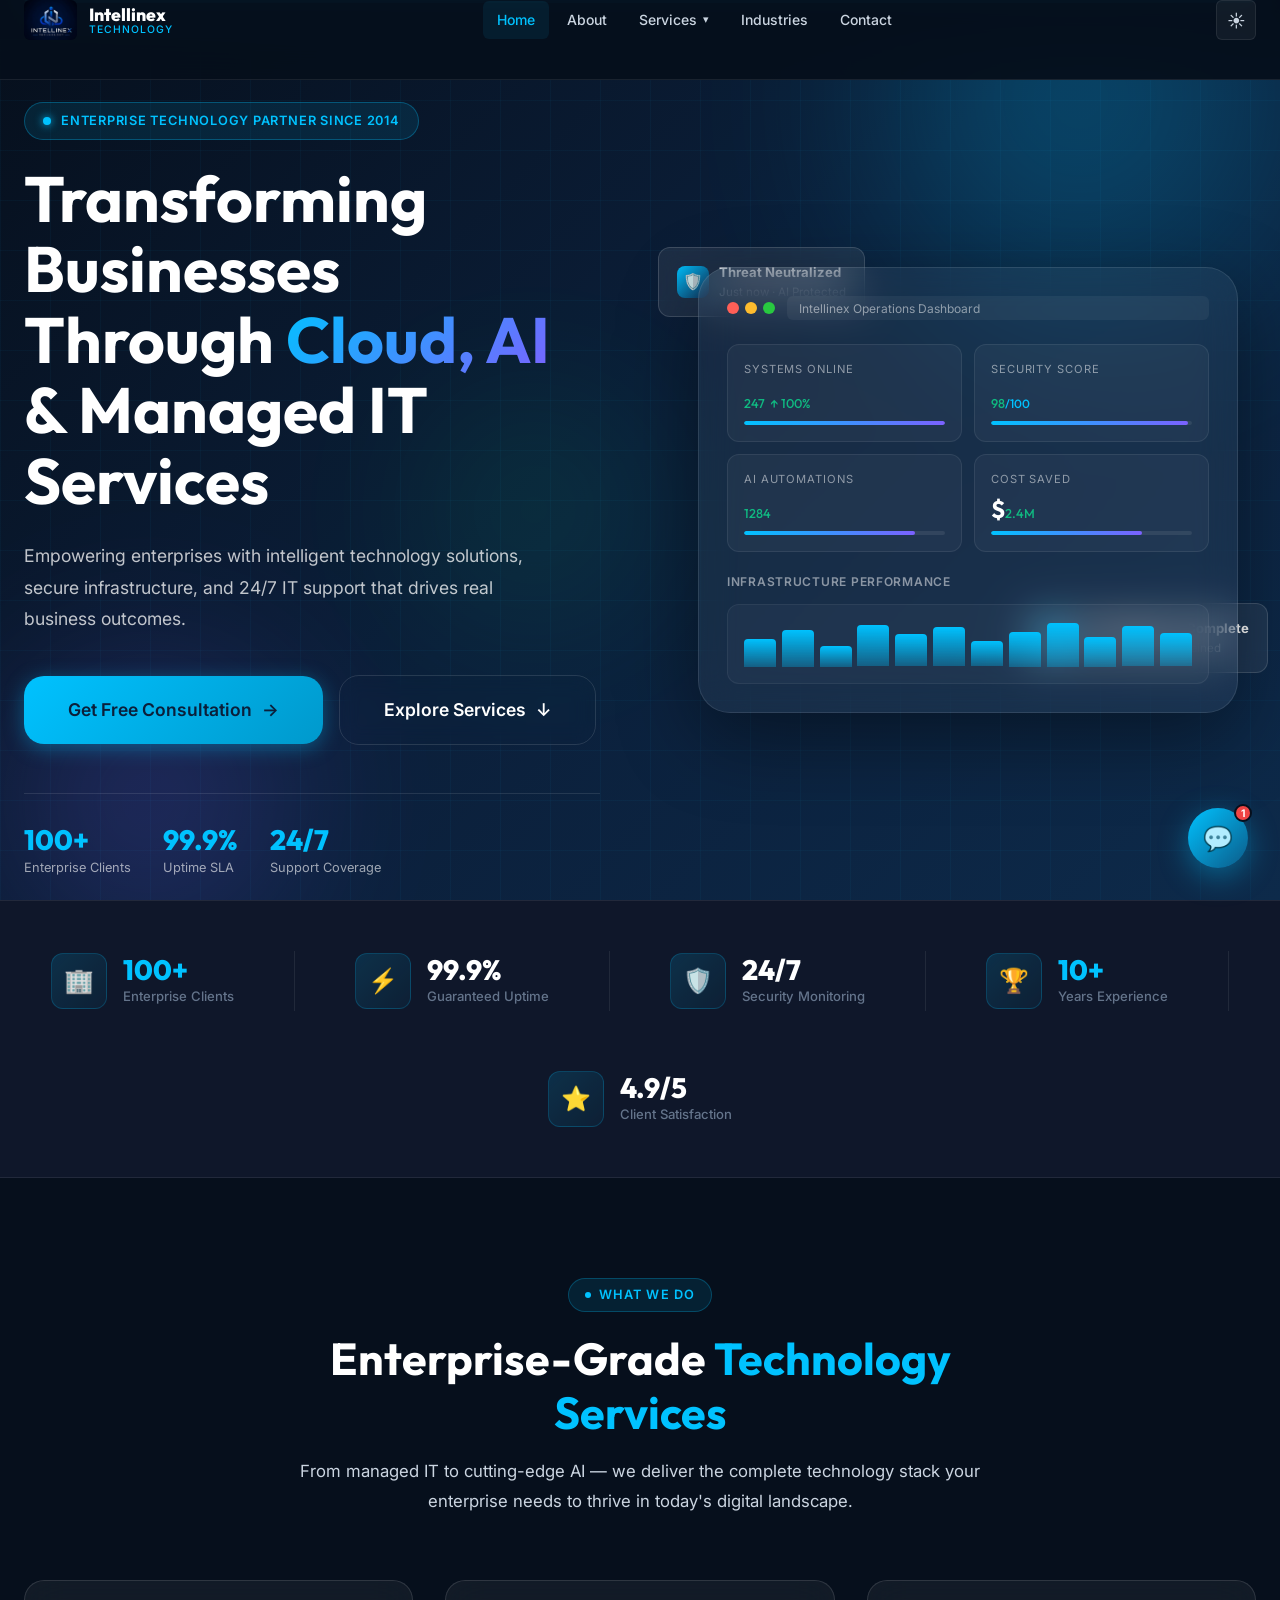
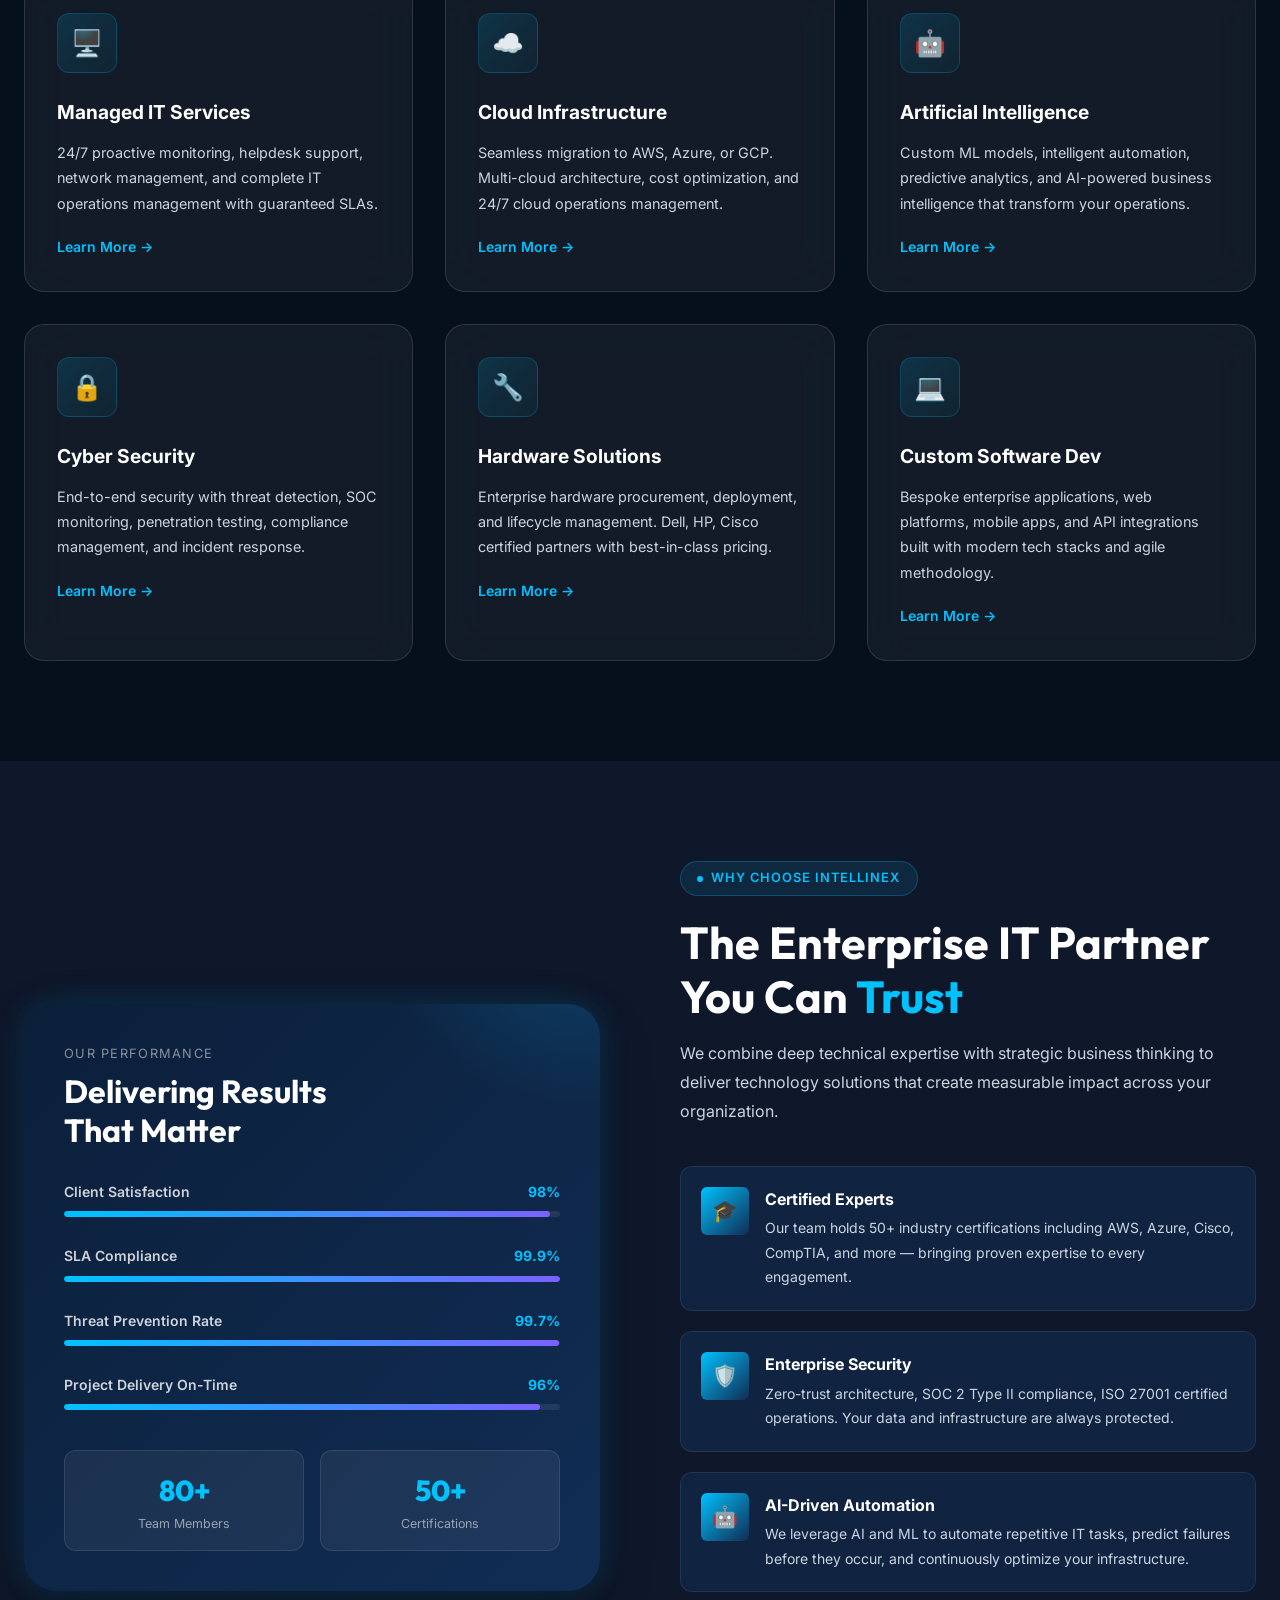
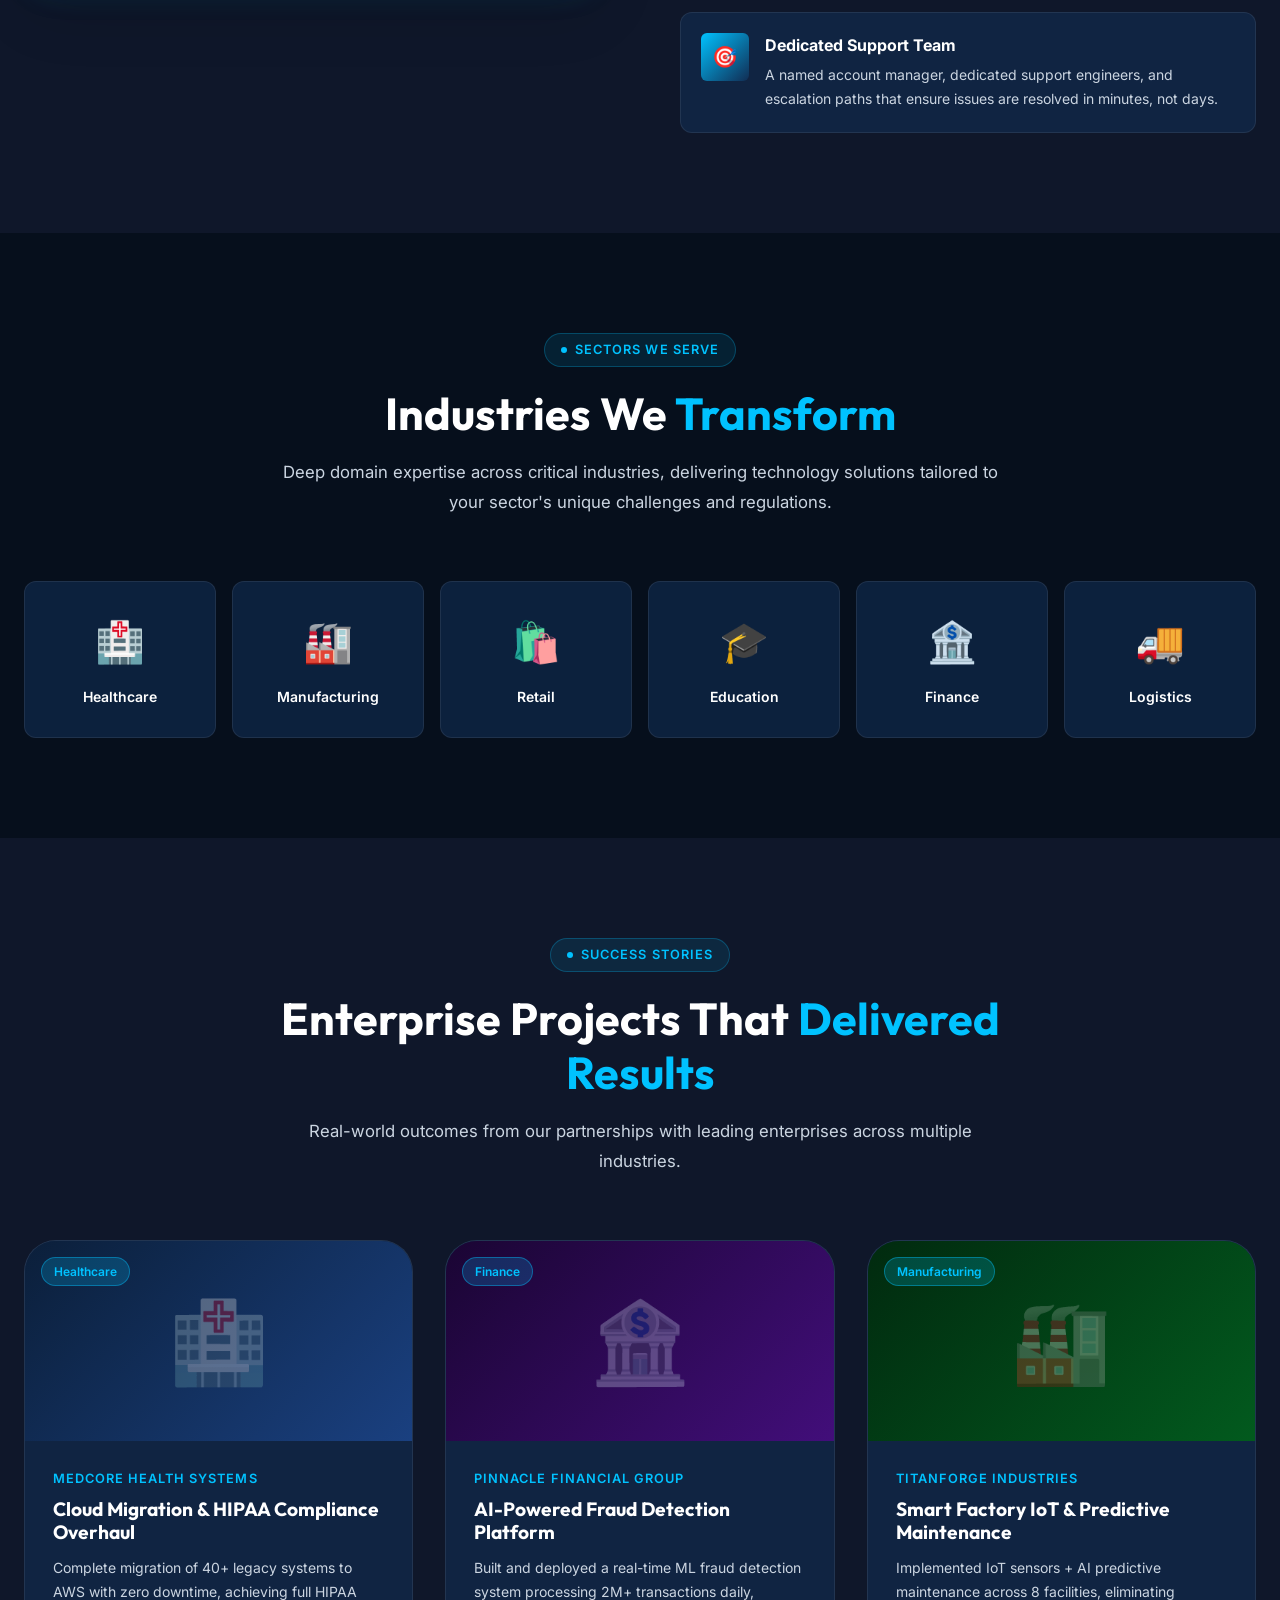
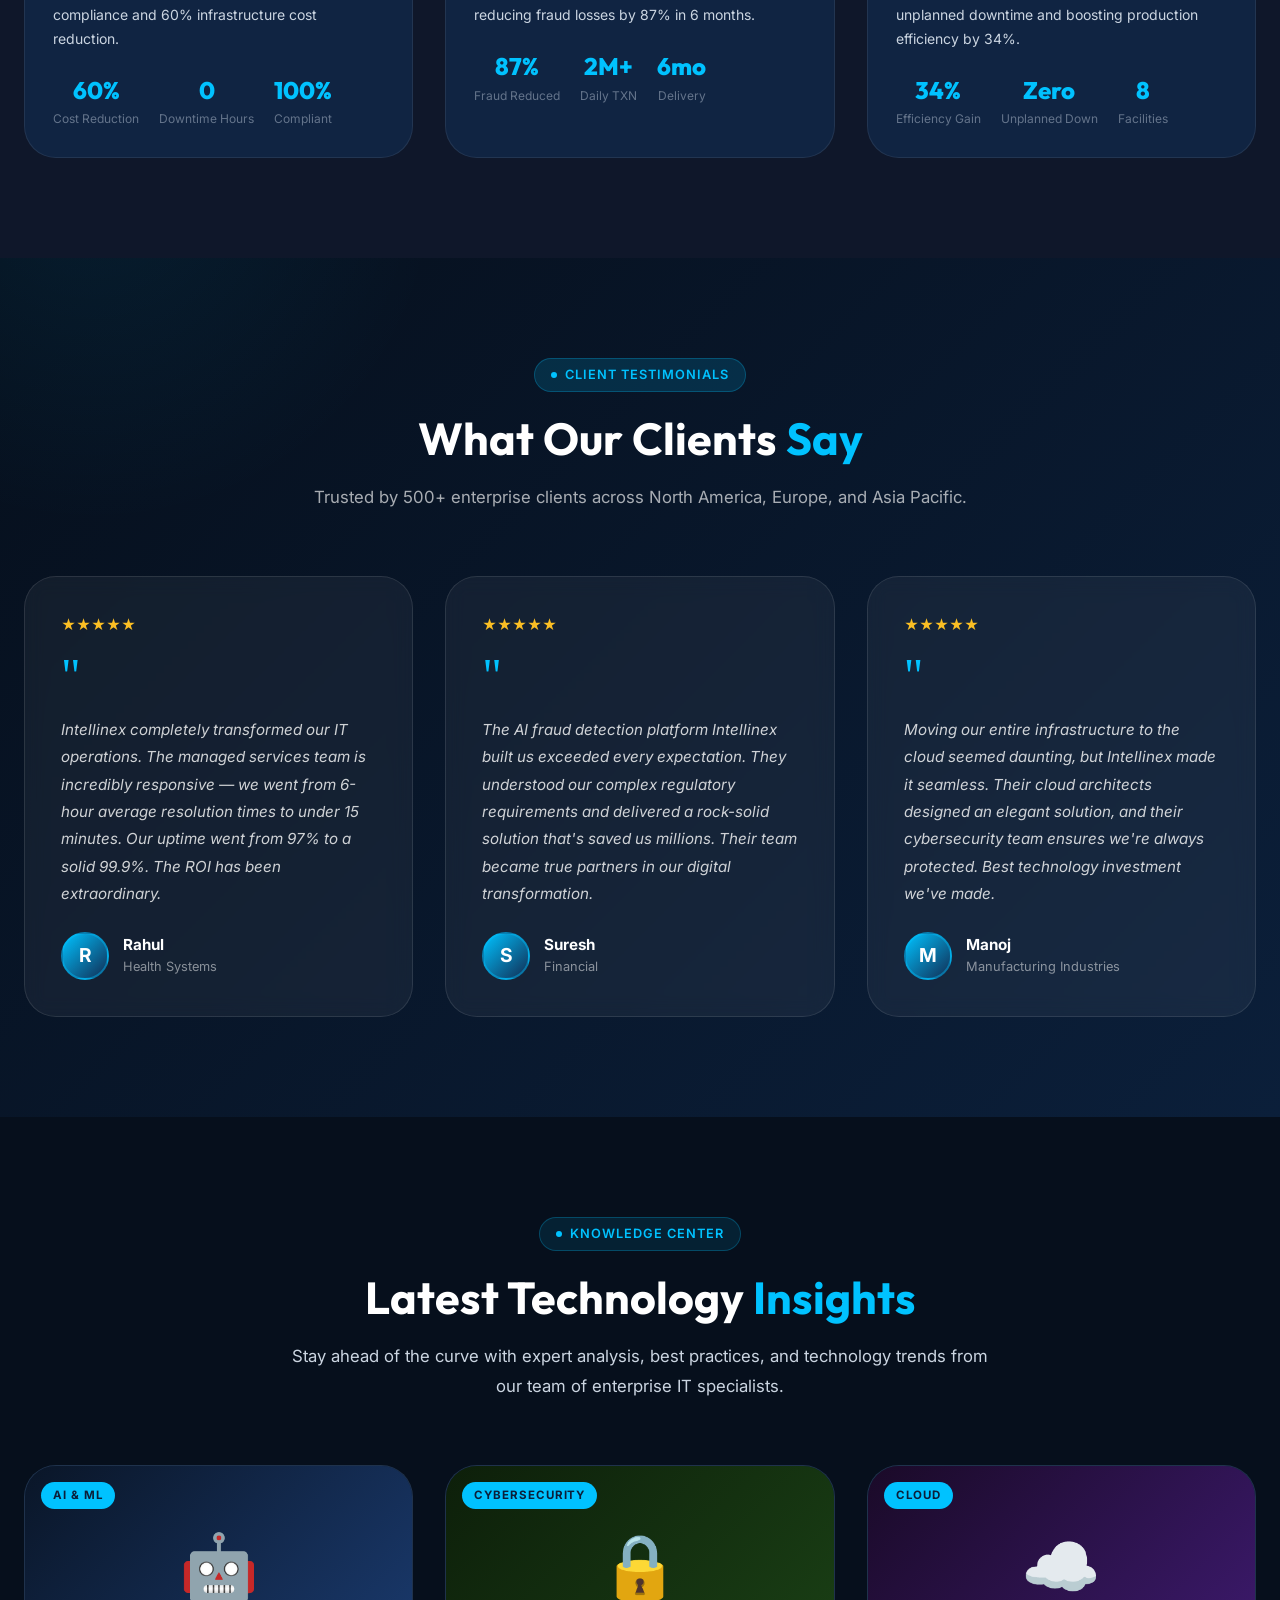
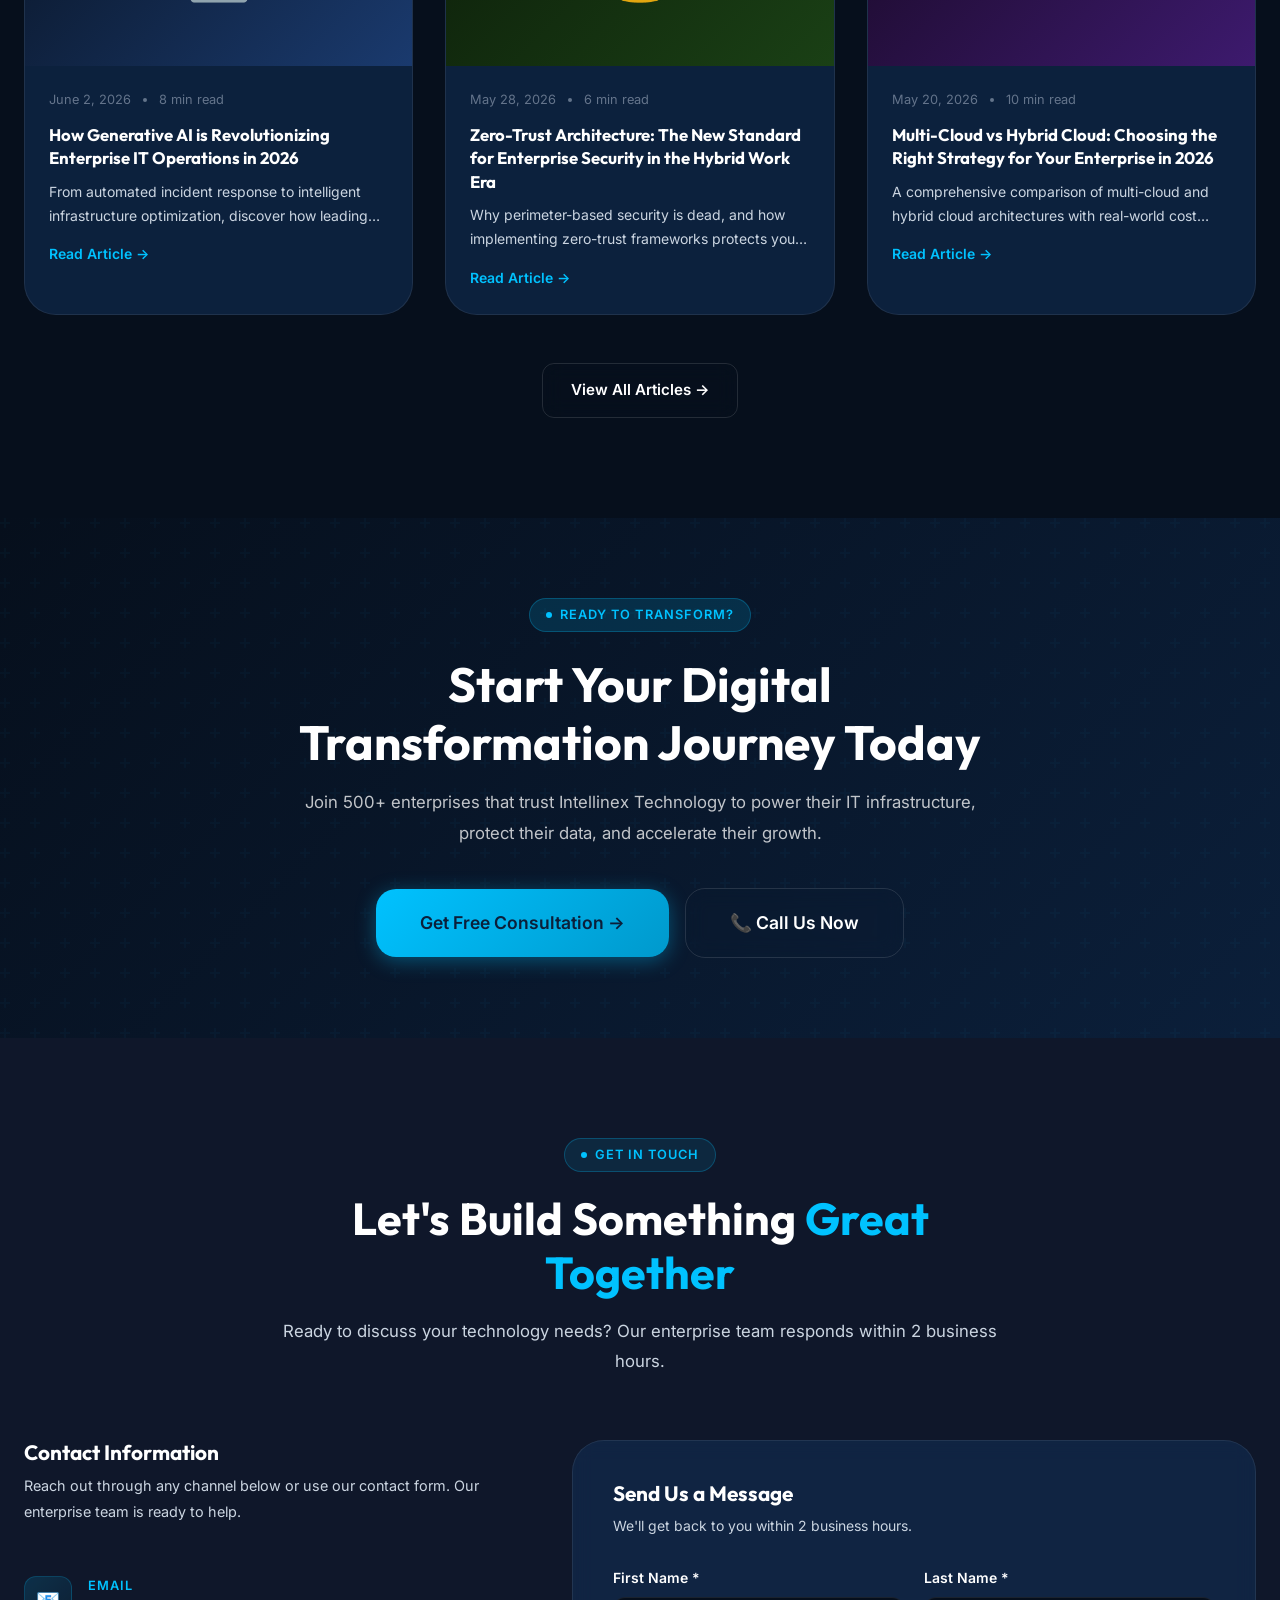
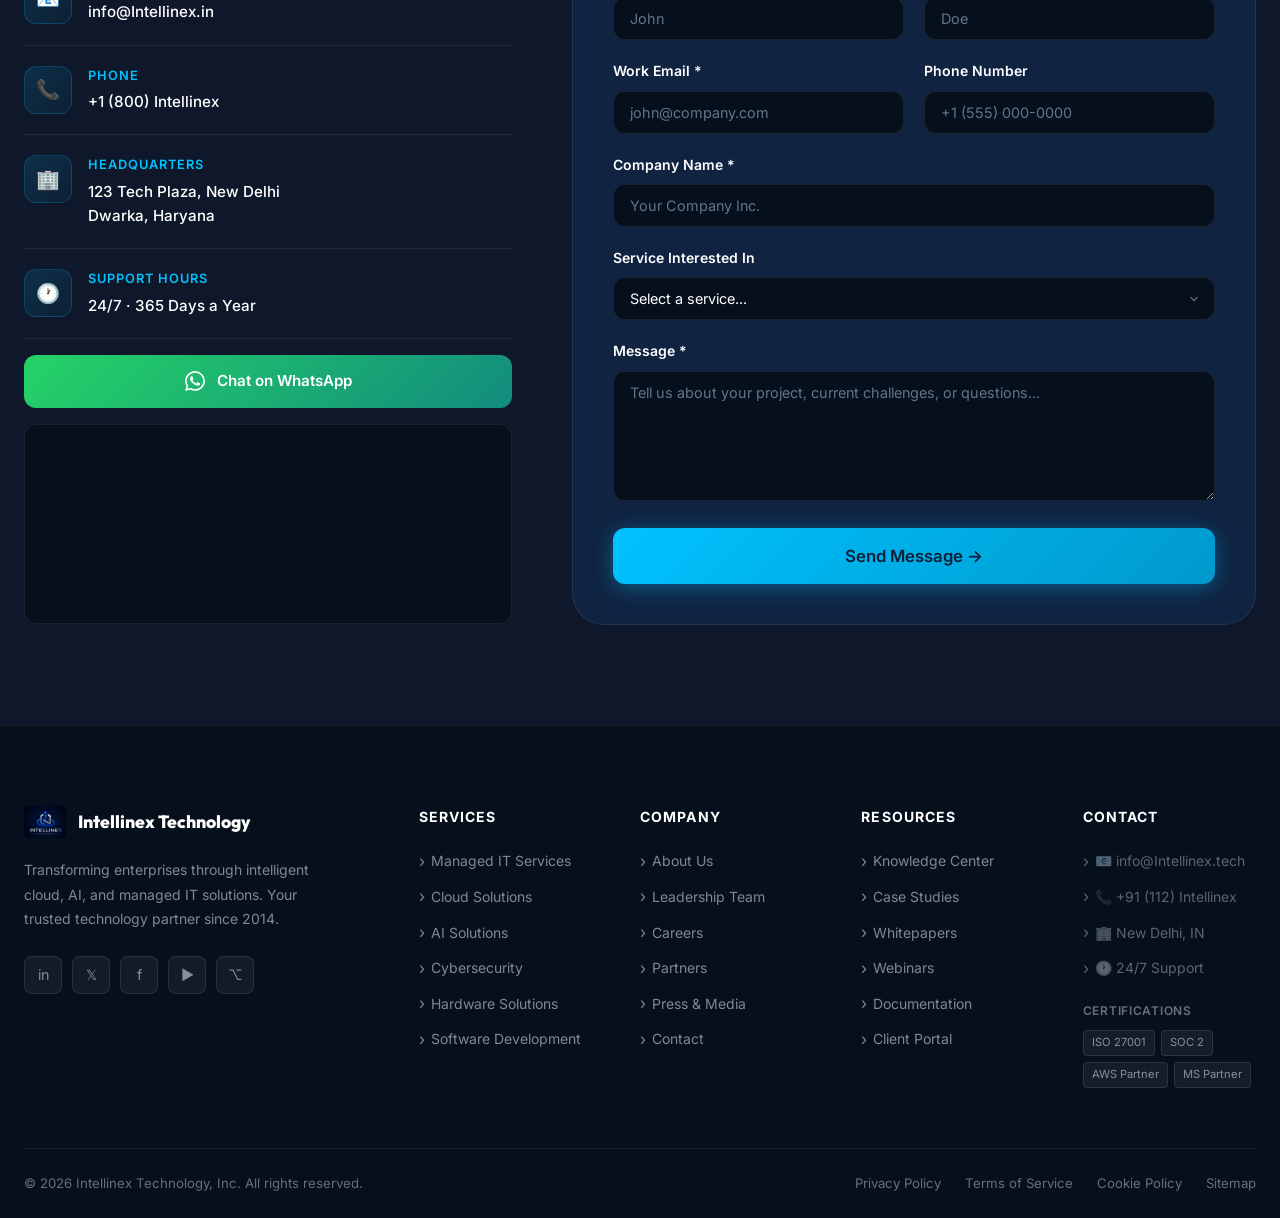
==== commit 16222aa7: "Update index.html" ====
--- a/index.html
+++ b/index.html
@@ -28,7 +28,7 @@
     "email": "info@Intellinex.in",
     "address": {
       "@type": "PostalAddress",
-      "streetAddress": "123 cyber park,Phase 3",
+      "streetAddress": "123 cyber city,Phase 3",
       "addressLocality": "Haryana",
       "addressRegion": "India",
       "postalCode": "110023",
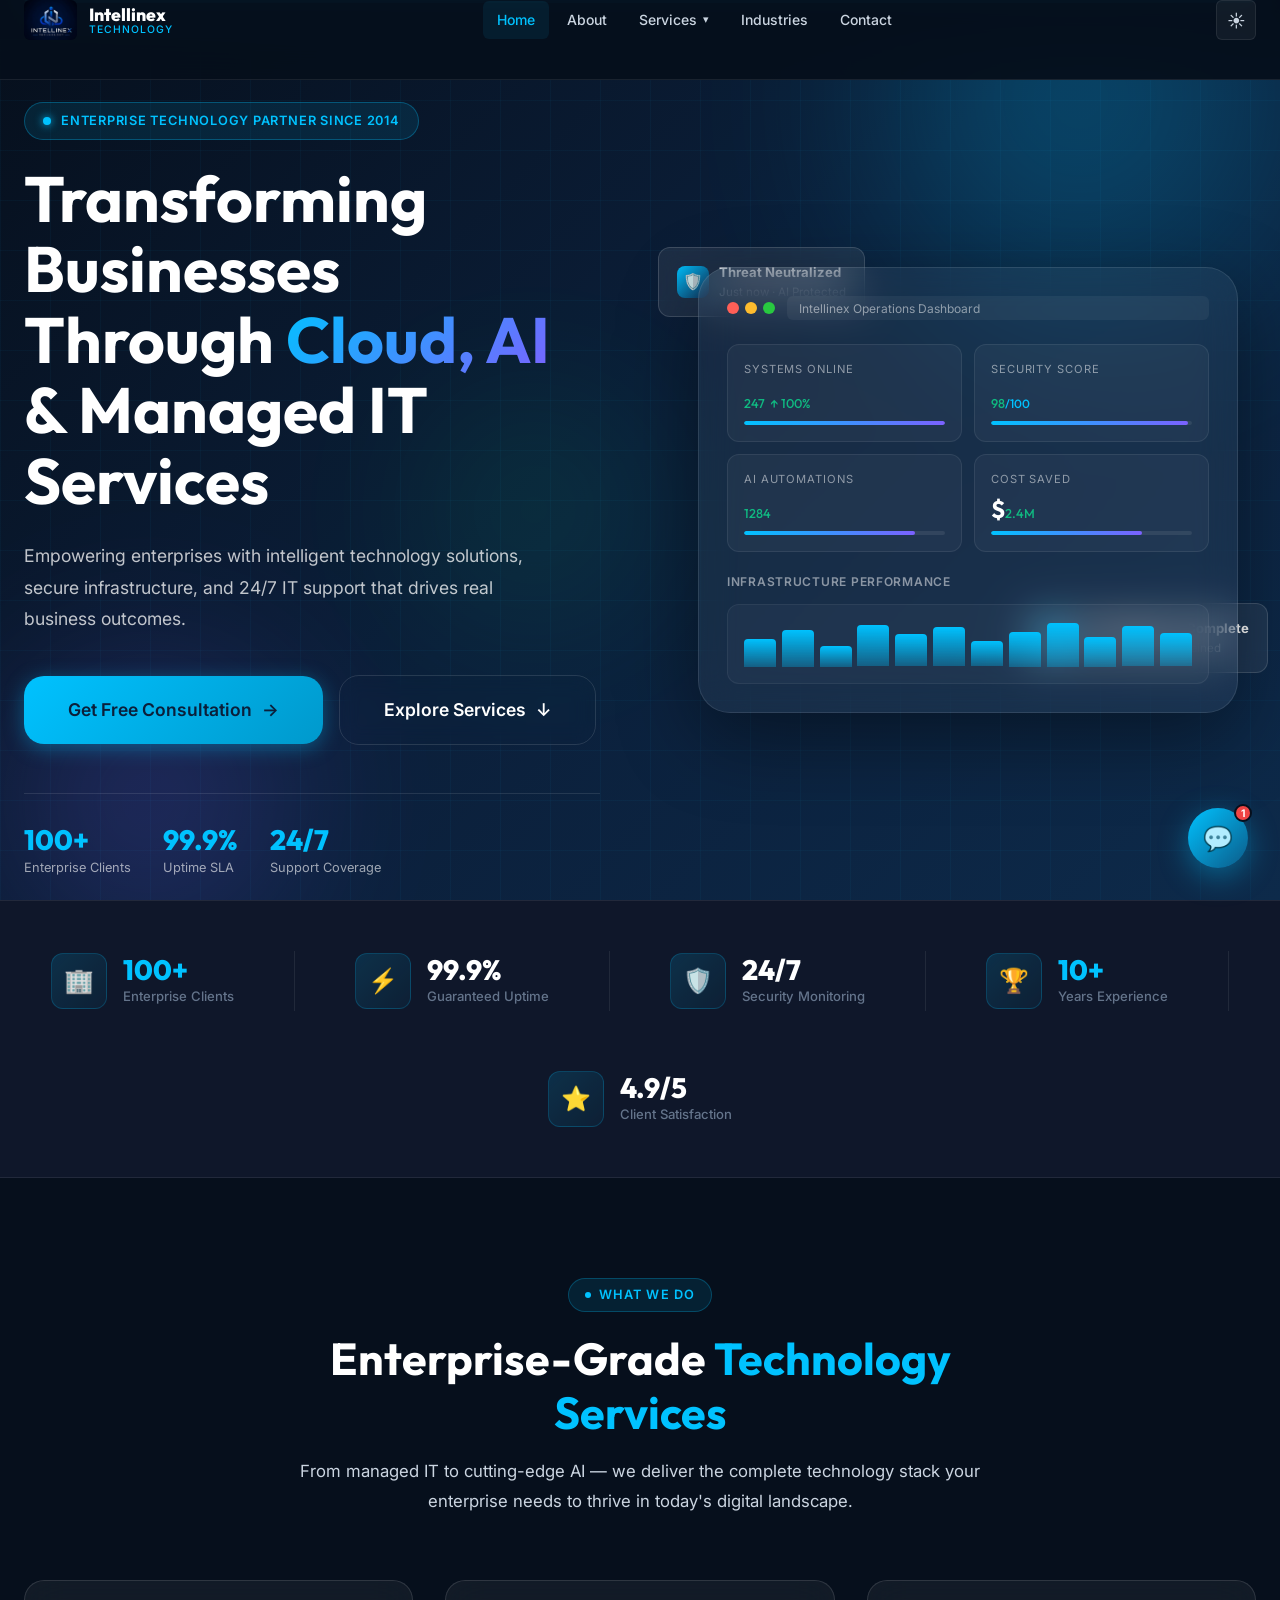
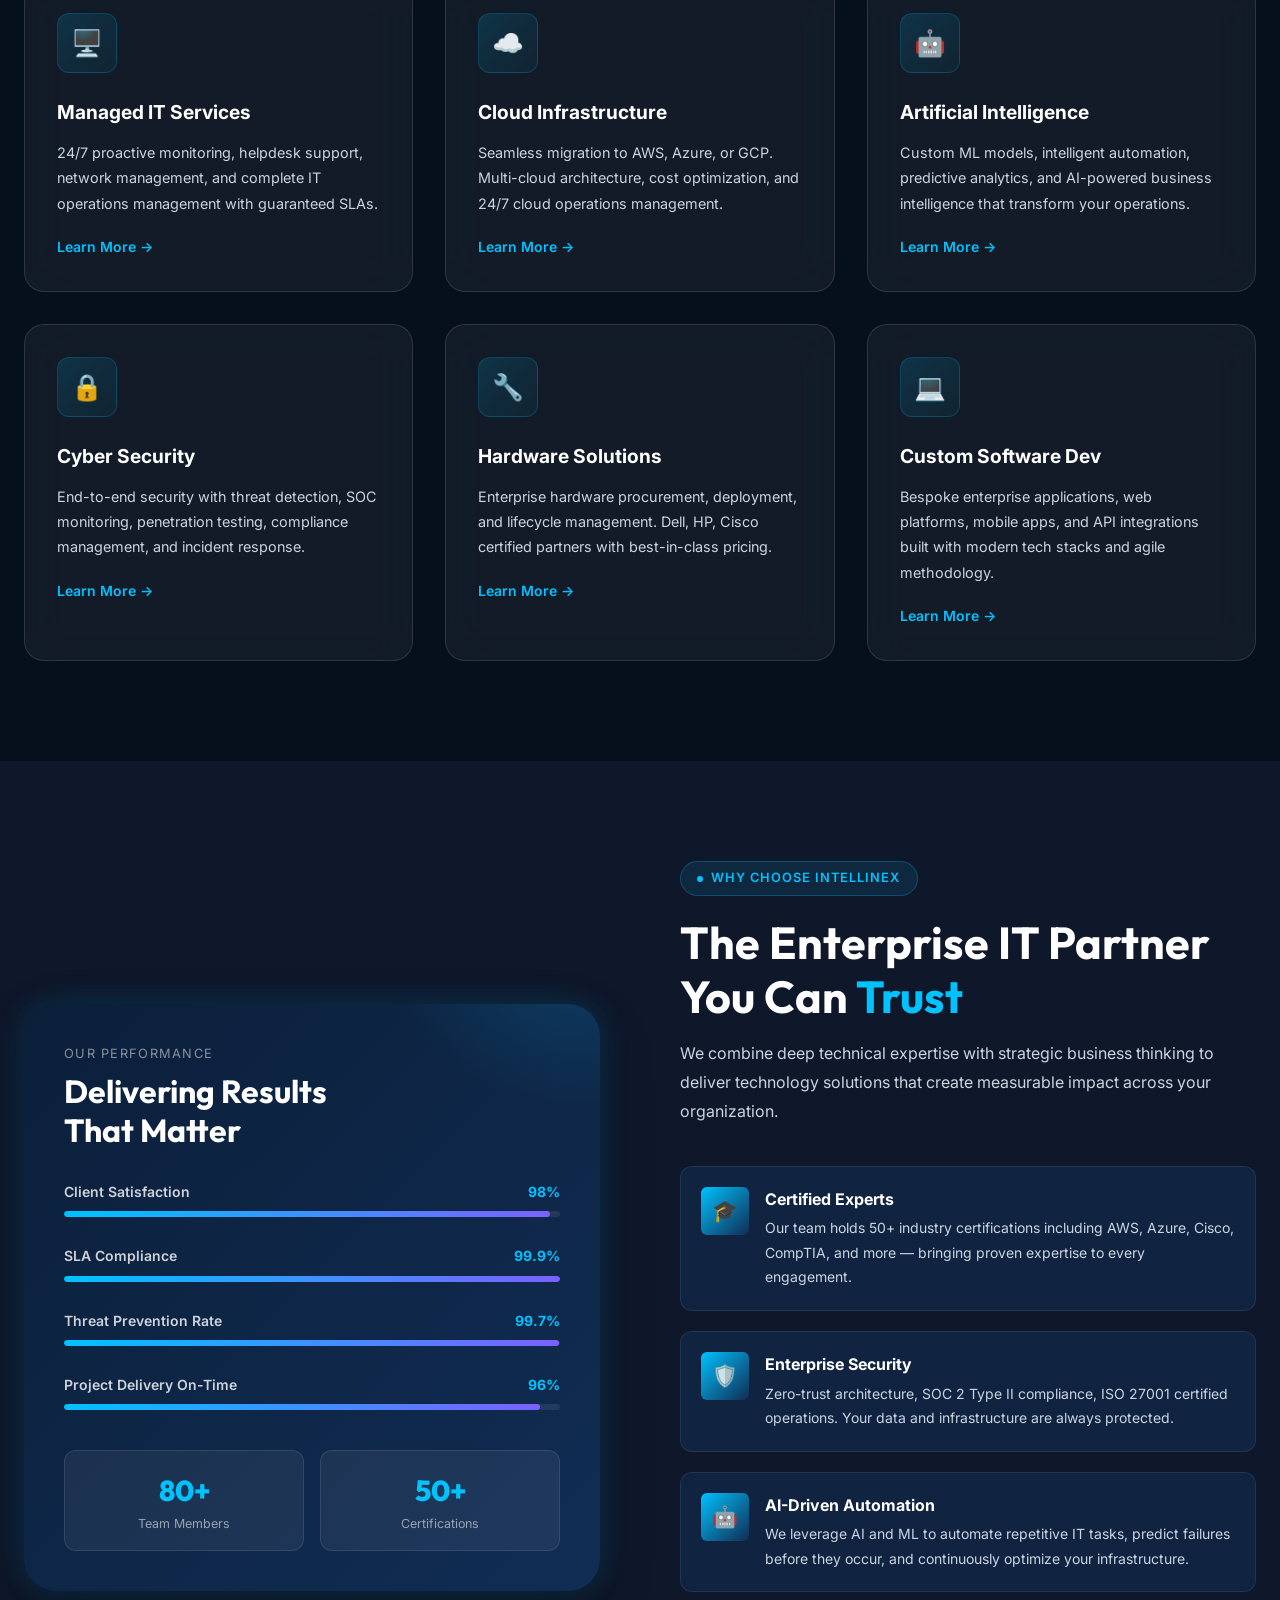
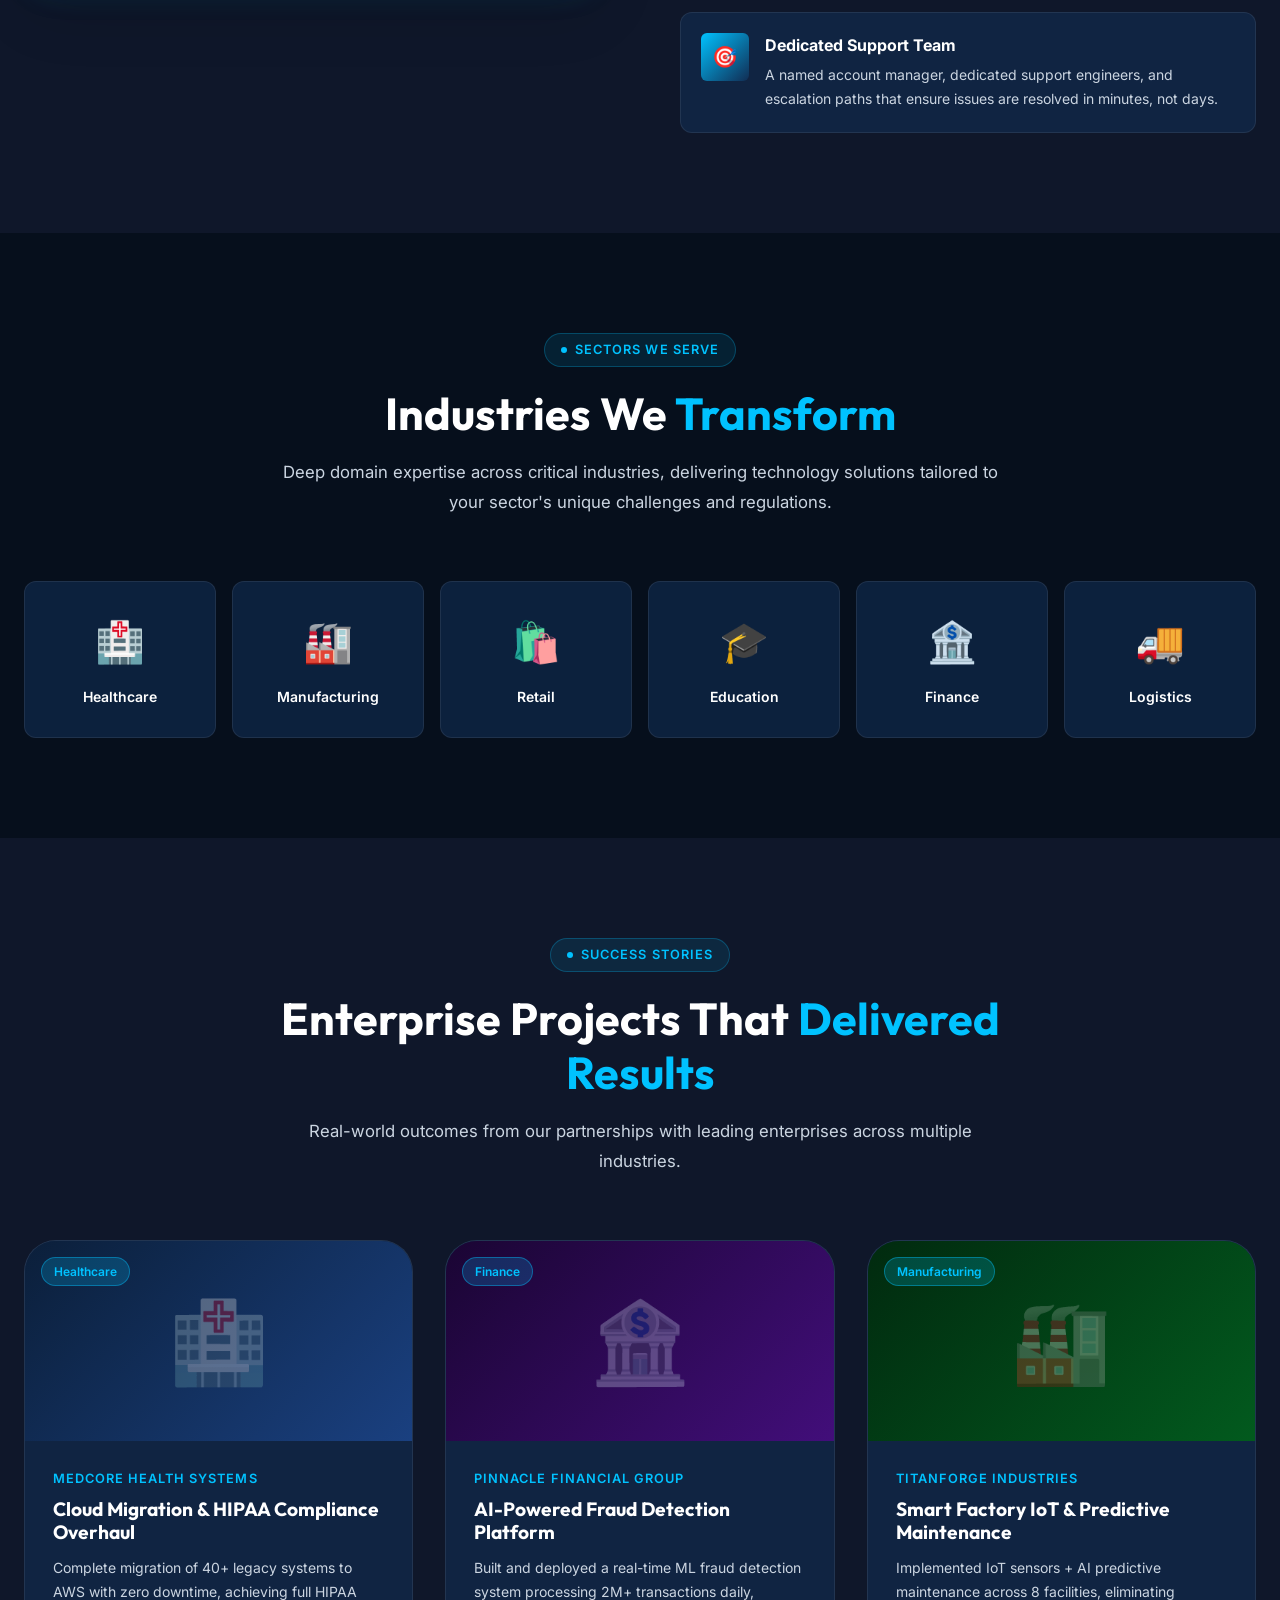
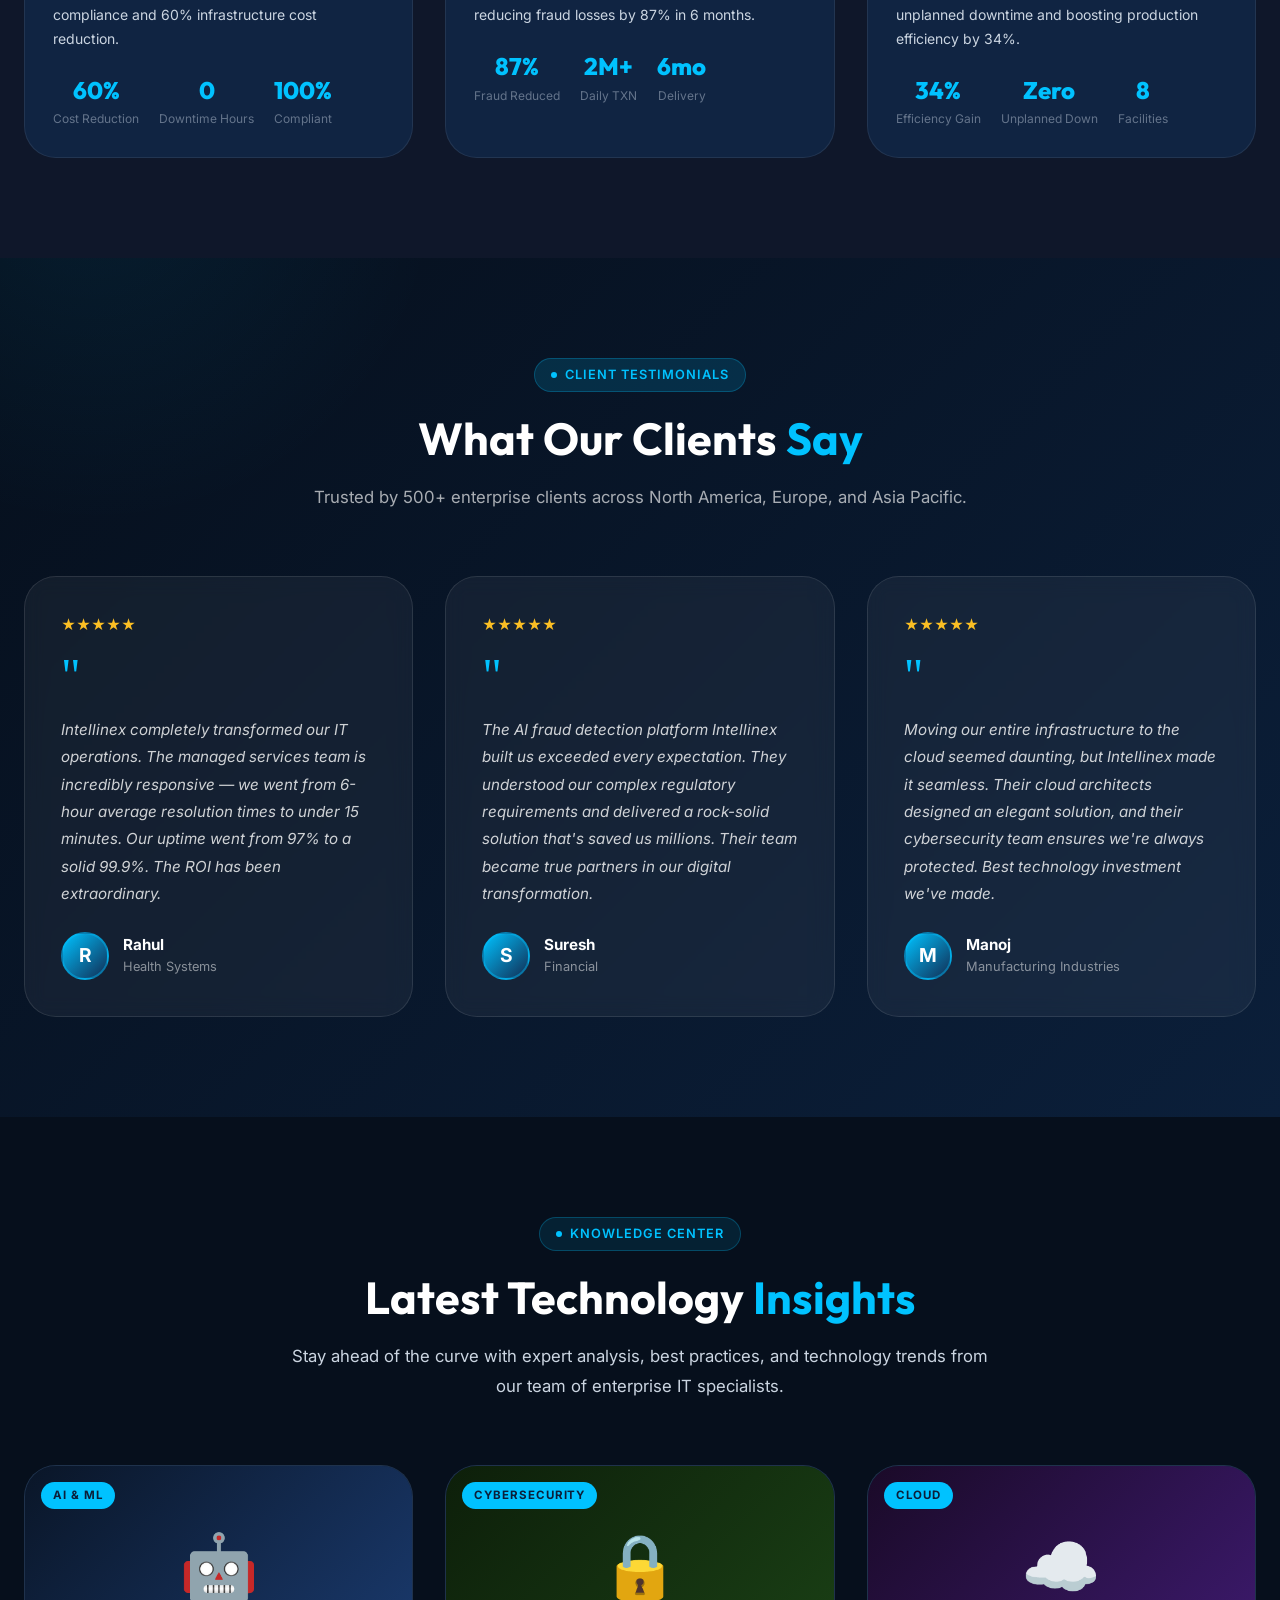
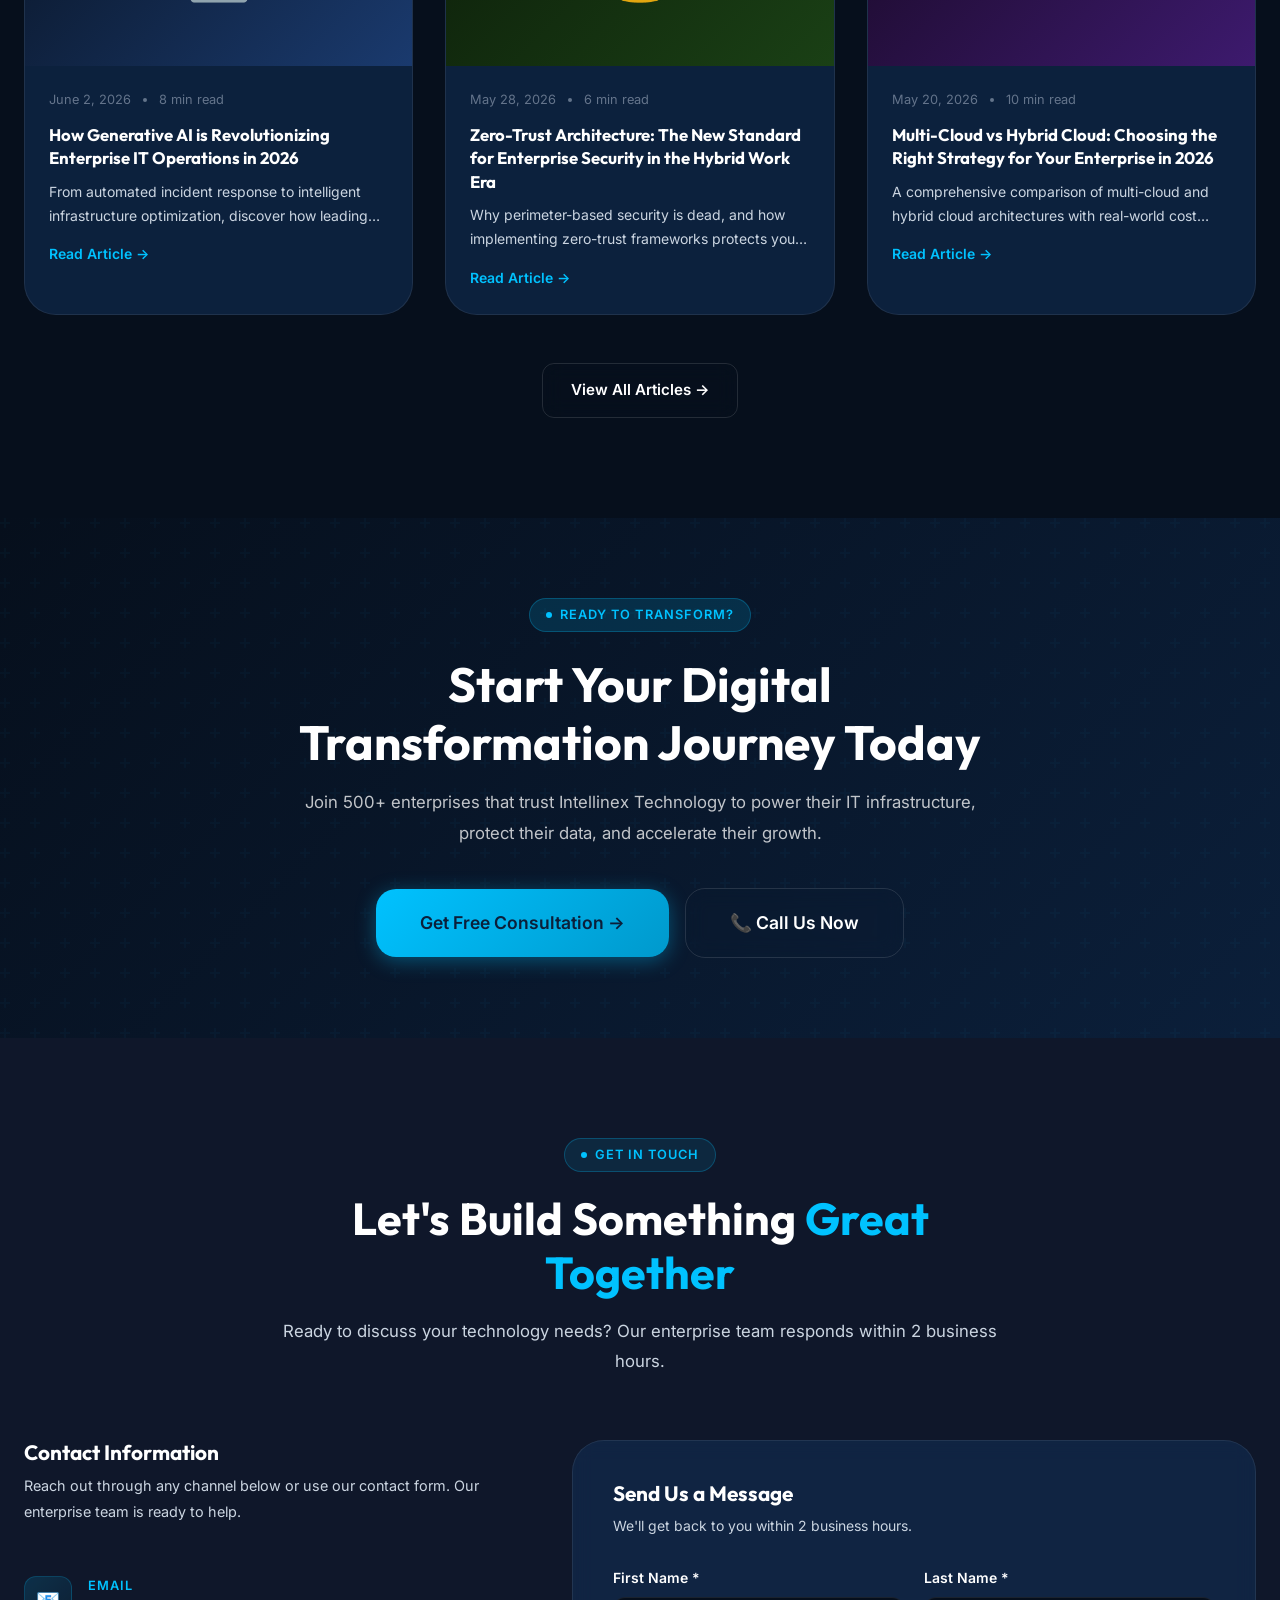
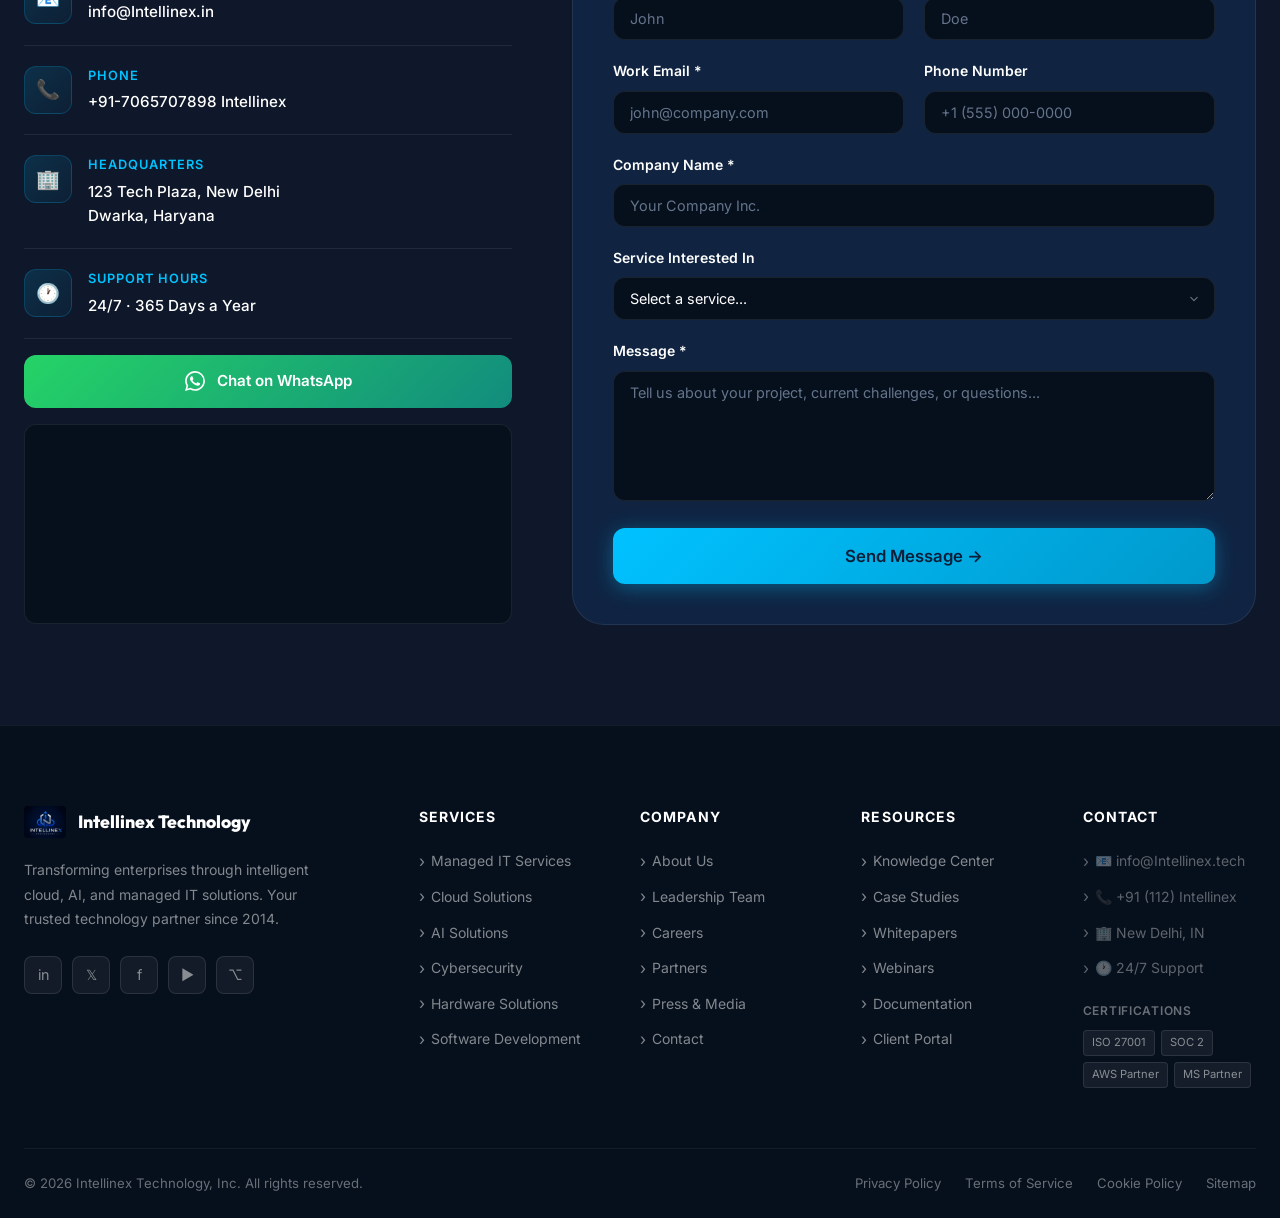
==== commit 460cbb69: "Update index.html" ====
--- a/index.html
+++ b/index.html
@@ -703,7 +703,7 @@
       <p class="cta-desc">Join 500+ enterprises that trust Intellinex Technology to power their IT infrastructure, protect their data, and accelerate their growth.</p>
       <div class="btn-group" style="justify-content:center">
         <a href="contact.html" class="btn btn-primary btn-xl" id="cta-main">Get Free Consultation →</a>
-        <a href="tel:+18000000" class="btn btn-outline btn-xl">📞 Call Us Now</a>
+        <a href="tel:+91-7065707898" class="btn btn-outline btn-xl">📞 Call Us Now</a>
       </div>
     </div>
   </div>
@@ -732,7 +732,7 @@
           <div class="contact-info-icon">📞</div>
           <div>
             <div class="contact-info-label">Phone</div>
-            <div class="contact-info-value">+1 (800) Intellinex</div>
+            <div class="contact-info-value">+91-7065707898 Intellinex</div>
           </div>
         </div>
         <div class="contact-info-item">
